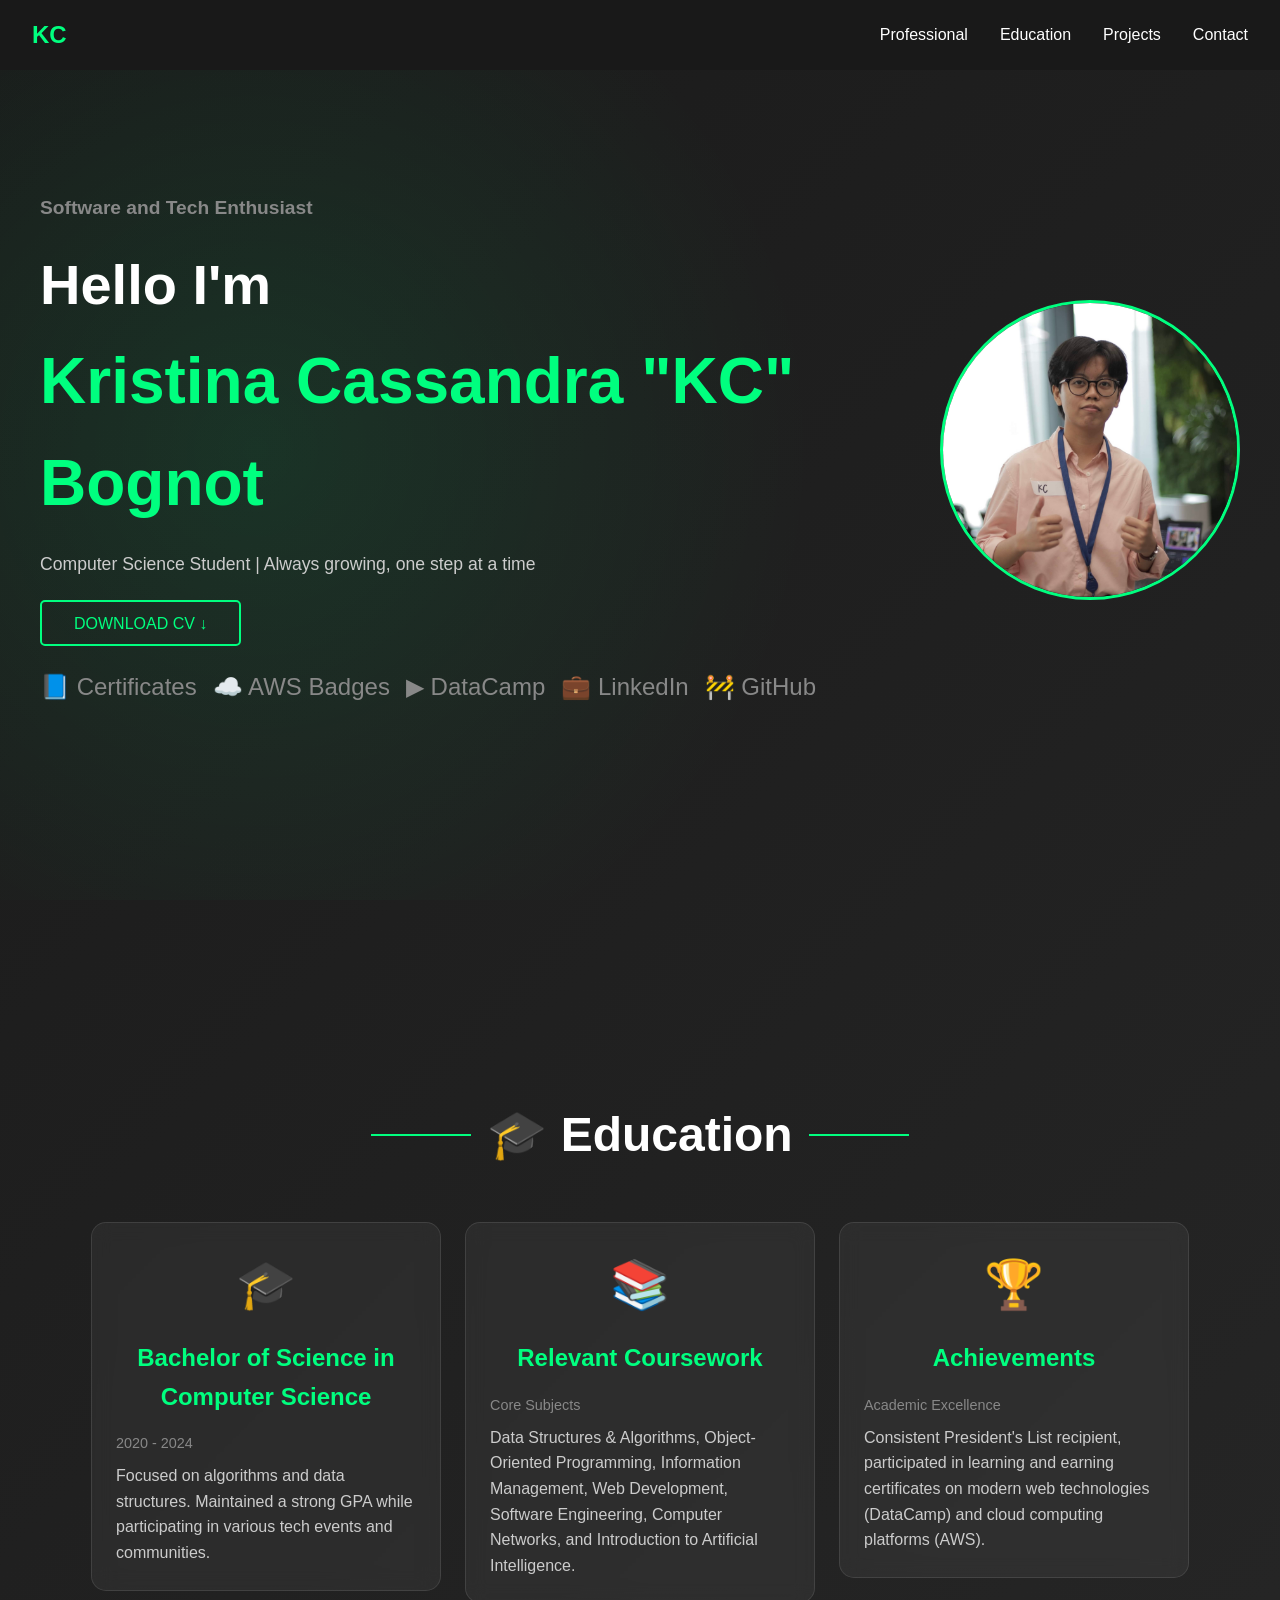
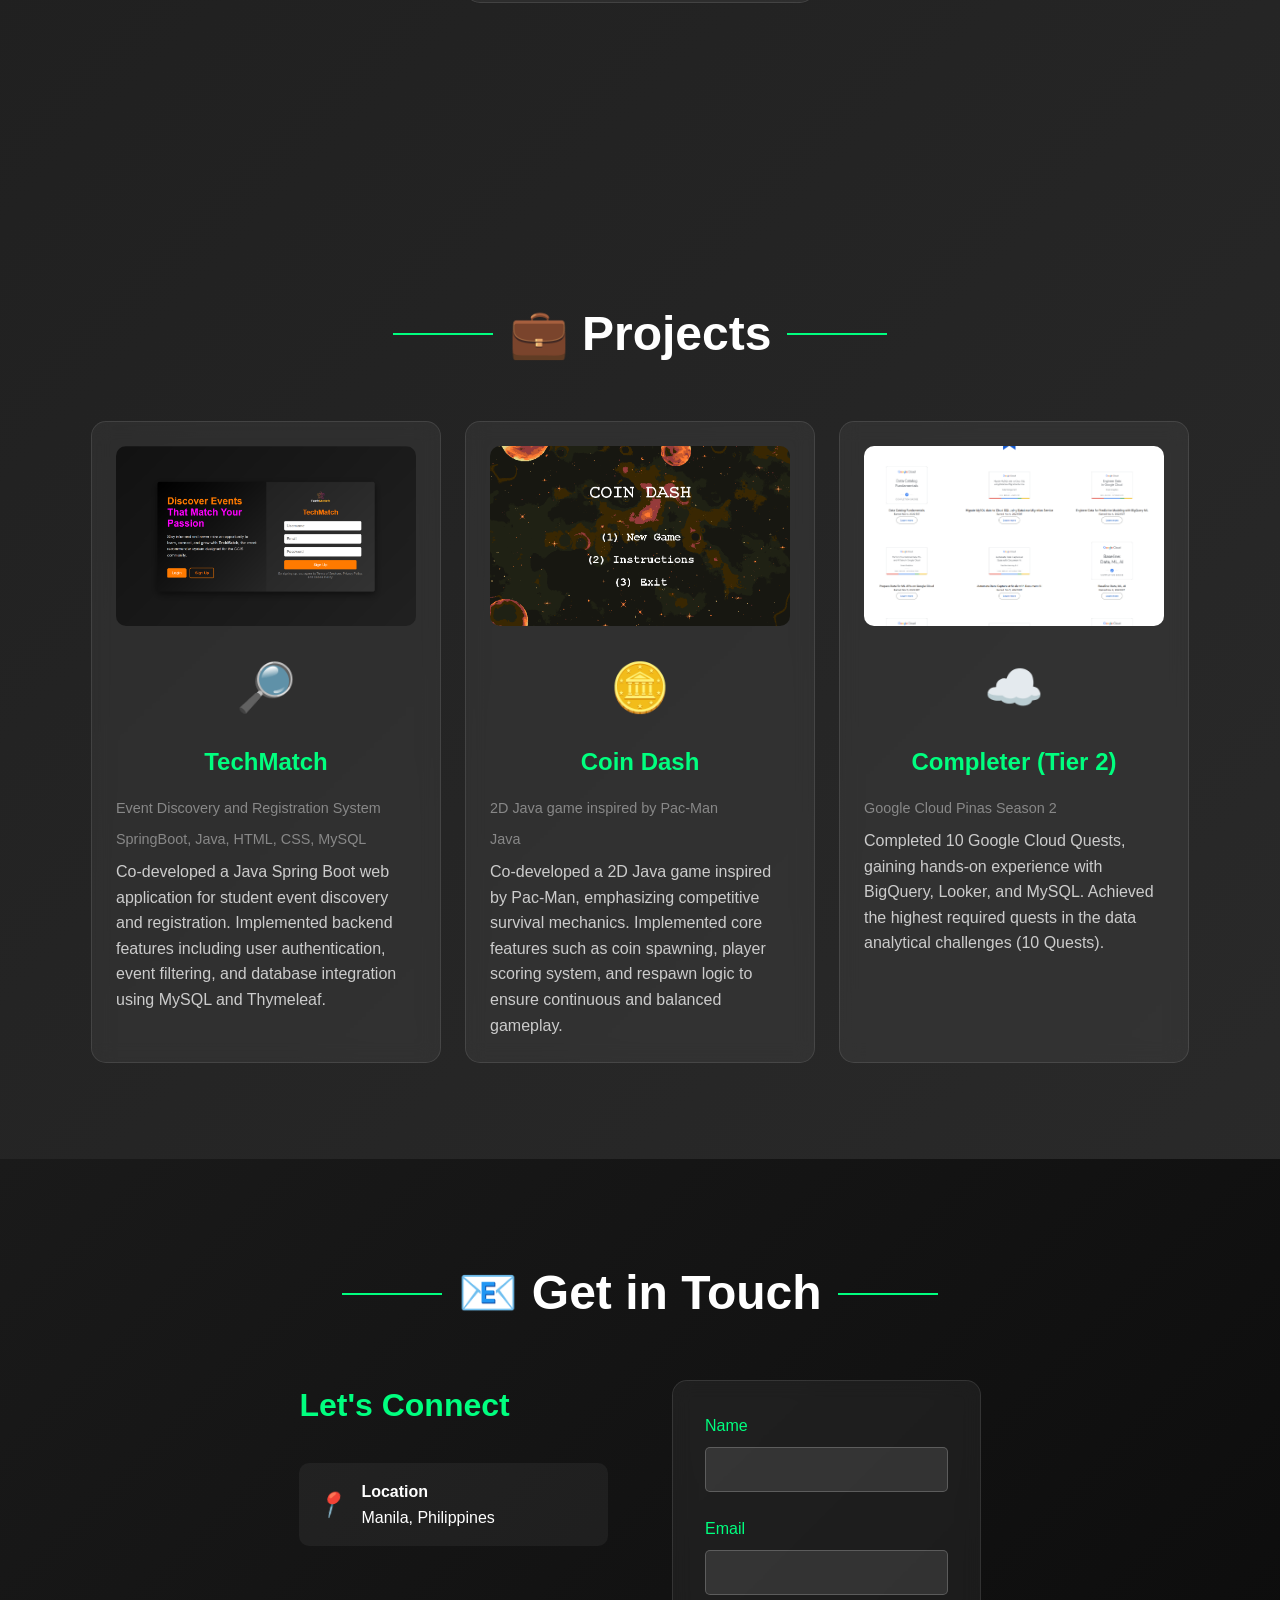
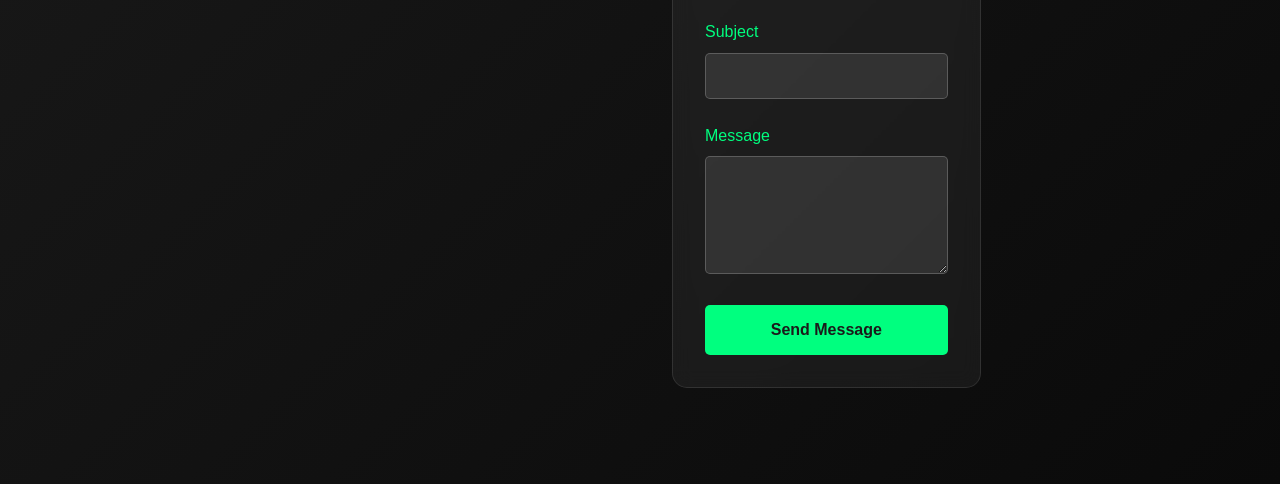
==== index.html @ 83bf5f88 "Initial commit" ====
<!DOCTYPE html>
<html lang="en">
<head>
    <meta charset="UTF-8">
    <meta name="viewport" content="width=device-width, initial-scale=1.0">
    <title>Kristina Cassandra "KC" D. Bognot - Portfolio</title>
    <link rel="stylesheet" href="styles.css" />

</head>
<body>
    <!-- Navigation -->
    <nav>
        
            <a href="#home" div class="logo">KC</div></a>
        
        
        <ul class="nav-links">
            <li><a href="#home" class="nav-link">Professional</a></li>
            <li><a href="#education" class="nav-link">Education</a></li>
            <li><a href="#projects" class="nav-link">Projects</a></li>
            <li><a href="#contact" class="nav-link">Contact</a></li>
        </ul>
        
    </nav>

    <!-- Hero Section -->
    <section id="home" class="hero">
        <div class="hero-content">
            <div class="hero-text">
                <h3>Software and Tech Enthusiast</h3>
                <h1>Hello I'm<br><span class="name">Kristina Cassandra "KC"<br>Bognot</span></h1>
                <p>Computer Science Student | Always growing, one step at a time</p>
                <a href="assets/Bognot-CV.pdf" class="cv-btn" download>DOWNLOAD CV ↓</a>
                
                <div class="social-links">
                    <a href="https://drive.google.com/drive/folders/1taRS5cIYfMoD9dNcCg3XrWAXBnQD7Tch?usp=sharing" rel="noopener noreferrer">📘 Certificates</a>
                    <a href="https://www.credly.com/users/kristina-cassandra-bognot" rel="noopener noreferrer">☁️ AWS Badges</a>
                    <a href="https://drive.google.com/drive/folders/1nX2c_SV_1iEeGjLqPKri73Zt6bGrWnqf?usp=drive_link" rel="noopener noreferrer">▶ DataCamp</a>
                    <a href="https://www.linkedin.com/in/kristina-cassandra-bognot/" rel="noopener noreferrer">💼 LinkedIn</a>
                    <a href="https://github.com/kaysea-bgnt" rel="noopener noreferrer">🚧 GitHub</a>
                </div>
            </div>
            <div class="hero-image">
                
                <img src="assets\kaysea.JPG" alt="KC Bognot" class="profile-pic" />

            </div>
        </div>
    </section>

    <!-- Education Section -->
    <section id="education" class="section">
        <div class="section-content">
            <h2 class="section-title">🎓 Education</h2>
            <div class="cards-container">
                <div class="card">
                    <div class="card-icon">🎓</div>
                    <h3>Bachelor of Science in Computer Science</h3>
                    <div class="card-meta">2020 - 2024</div>
                    <p>Focused on algorithms and data structures. Maintained a strong GPA while participating in various tech events and communities.</p>
                </div>
                <div class="card">
                    <div class="card-icon">📚</div>
                    <h3>Relevant Coursework</h3>
                    <div class="card-meta">Core Subjects</div>
                    <p>Data Structures & Algorithms, Object-Oriented Programming, Information Management, Web Development, Software Engineering, Computer Networks, and Introduction to Artificial Intelligence.</p>
                </div>
                <div class="card">
                    <div class="card-icon">🏆</div>
                    <h3>Achievements</h3>
                    <div class="card-meta">Academic Excellence</div>
                    <p>Consistent President's List recipient, participated in learning and earning certificates on modern web technologies (DataCamp) and cloud computing platforms (AWS).</p>
                </div>
            </div>
        </div>
    </section>

    <!-- Projects Section -->
    <section id="projects" class="section">
      <div class="section-content">
          <h2 class="section-title">
              💼 Projects
          </h2>
          
          <!-- CAROUSEL WRAPPER -->
          <div class="carousel">
              <div class="carousel-viewport">
                  <!-- This container will now move left and right -->
                  <div class="cards-container">
                      <!-- Card 1: TechMatch -->
                      <a href="https://github.com/kaysea-bgnt/TechMatchV3" class="card-link" target="_blank"> 
                          <div class="card">
                              <img src="assets\techmatch.png" alt="TechMatch Screenshot" class="card-image">
                              <div class="card-content">
                                  <div class="card-icon">🔎</div>
                                  <h3>TechMatch</h3>
                                  <div class="card-meta">Event Discovery and Registration System</div>
                                  <div class="card-meta">SpringBoot, Java, HTML, CSS, MySQL</div>
                                  <p>Co-developed a Java Spring Boot web application for student event discovery and registration. Implemented backend features including user authentication, event filtering, and database integration using MySQL and Thymeleaf.</p>
                              </div>
                          </div>
                      </a>

                      <!-- Card 2: Coin Dash -->
                      <a href="https://github.com/kaysea-bgnt/byow" class="card-link" target="_blank"> 
                          <div class="card">
                              <img src="assets\coin dash game.png" alt="Coin Dash Screenshot" class="card-image">
                              <div class="card-content">
                                  <div class="card-icon">🪙</div>
                                  <h3>Coin Dash</h3>
                                  <div class="card-meta">2D Java game inspired by Pac-Man</div>
                                  <div class="card-meta">Java</div>
                                  <p>Co-developed a 2D Java game inspired by Pac-Man, emphasizing competitive survival mechanics. Implemented core features such as coin spawning, player scoring system, and respawn logic to ensure continuous and balanced gameplay.</p>
                              </div>
                          </div>
                      </a>

                      <!-- Card 3: Google Cloud -->
                      <a href="https://www.cloudskillsboost.google/public_profiles/4781e5f9-4b50-4b34-b1bc-8461963664dc" class="card-link" target="_blank"> 
                          <div class="card">
                              <img src="assets\google cloud 2.png" alt="Google Cloud Boost profile" class="card-image">
                              <div class="card-content">
                                  <div class="card-icon">☁️</div>
                                  <h3>Completer (Tier 2)</h3>
                                  <div class="card-meta">Google Cloud Pinas Season 2</div>
                                  <p>Completed 10 Google Cloud Quests, gaining hands-on experience with BigQuery, Looker, and MySQL. Achieved the highest required quests in the data analytical challenges (10 Quests).</p>
                              </div>
                          </div> 
                      </a>

                      
                      <!-- ADD MORE -->

                  </div>
              </div>

              
          </div>
      </div>
    </section>

    <!-- Contact Section -->
    <section id="contact" class="section contact">
        <div class="section-content">
            <h2 class="section-title">📧 Get in Touch</h2>
            <div class="contact-content">
                <div class="contact-info">
                    <h3>Let's Connect</h3>
                    
                    
                    <div class="contact-item">
                        <i>📍</i>
                        <div>
                            <strong>Location</strong>
                            <p>Manila, Philippines</p>
                        </div>
                    </div>
                    
                </div>
                <div class="contact-form">
                    <form
                        action="https://formspree.io/f/xdkzwvaa"
                        method="POST"
                    >
                        <div class="form-group">
                            <label for="name">Name</label>
                            <input type="text" id="name" name="name" required>
                        </div>
                        <div class="form-group">
                            <label for="email">Email</label>
                            <input type="email" id="email" name="email" required>
                        </div>
                        <div class="form-group">
                            <label for="subject">Subject</label>
                            <input type="text" id="subject" name="subject" required>
                        </div>
                        <div class="form-group">
                            <label for="message">Message</label>
                            <textarea id="message" name="message" rows="5" required></textarea>
                        </div>
                        <button type="submit" class="submit-btn">Send Message</button>
                    </form>
                </div>
            </div>
        </div>
    </section>


</body>
</html>
---- styles.css ----
* {
  margin: 0;
  padding: 0;
  box-sizing: border-box;
}

body {
  font-family: 'Segoe UI', Tahoma, Geneva, Verdana, sans-serif;
  background: linear-gradient(135deg, #1a1a1a 0%, #2d2d2d 100%);
  color: white;
  line-height: 1.6;
  overflow-x: hidden;
}

/* Navigation */
nav {
  position: fixed;
  top: 0;
  width: 100%;
  background: rgba(26, 26, 26, 0.95);
  backdrop-filter: blur(10px);
  z-index: 1000;
  padding: 1rem 2rem;
  display: flex;
  justify-content: space-between;
  align-items: center;
  transition: all 0.3s ease;
}

.logo {
  font-size: 1.5rem;
  font-weight: bold;
  color: #00ff7f;
  text-decoration: none;
}

.nav-links {
  display: flex;
  list-style: none;
  gap: 2rem;
}

.nav-links a {
  color: white;
  text-decoration: none;
  transition: color 0.3s ease;
  position: relative;
}

.nav-links a:hover {
  color: #00ff7f;
}

.nav-links a.active {
  color: #00ff7f;
}

.nav-links a::after {
  content: '';
  position: absolute;
  bottom: -5px;
  left: 0;
  width: 0;
  height: 2px;
  background: #00ff7f;
  transition: width 0.3s ease;
}

.nav-links a:hover::after,
.nav-links a.active::after {
  width: 100%;
}

.lang-btn {
  background: #00ff7f;
  color: #1a1a1a;
  padding: 0.5rem 1rem;
  border: none;
  border-radius: 25px;
  cursor: pointer;
  font-weight: bold;
  transition: all 0.3s ease;
}

.lang-btn:hover {
  transform: translateY(-2px);
  box-shadow: 0 5px 15px rgba(0, 255, 127, 0.3);
}

/* Hero Section */
.hero {
  min-height: 100vh;
  display: flex;
  align-items: center;
  padding: 0 2rem;
  position: relative;
  overflow: hidden;
}

.hero::before {
  content: '';
  position: absolute;
  top: 0;
  left: 0;
  width: 100%;
  height: 100%;
  background: radial-gradient(circle at 20% 50%, rgba(0, 255, 127, 0.1) 0%, transparent 50%);
  z-index: -1;
}

.hero-content {
  max-width: 1200px;
  margin: 0 auto;
  display: grid;
  grid-template-columns: 1fr 300px;
  gap: 4rem;
  align-items: center;
  width: 100%;
}

.hero-text h3 {
  color: #888;
  font-size: 1.2rem;
  margin-bottom: 1rem;
  opacity: 0;
  animation: fadeInUp 1s ease forwards 0.2s;
}

.hero-text h1 {
  font-size: 3.5rem;
  margin-bottom: 1rem;
  opacity: 0;
  animation: fadeInUp 1s ease forwards 0.4s;
}

.hero-text .name {
  color: #00ff7f;
  font-size: 4rem;
  font-weight: bold;
  display: block;
  margin-bottom: 0.5rem;
}

.hero-text p {
  color: #ccc;
  font-size: 1.1rem;
  margin-bottom: 2rem;
  opacity: 0;
  animation: fadeInUp 1s ease forwards 0.6s;
}

.cv-btn {
  background: transparent;
  color: #00ff7f;
  border: 2px solid #00ff7f;
  padding: 0.8rem 2rem;
  border-radius: 5px;
  cursor: pointer;
  font-size: 1rem;
  transition: all 0.3s ease;
  opacity: 0;
  animation: fadeInUp 1s ease forwards 0.8s;
  text-decoration: none;
}

.cv-btn:hover {
  background: #00ff7f;
  color: #1a1a1a;
  transform: translateY(-2px);
  box-shadow: 0 5px 15px rgba(0, 255, 127, 0.3);
}

.hero-image {
  position: relative;
  opacity: 0;
  animation: fadeInRight 1s ease forwards 1s;
}

.profile-pic {
  width: 300px;
  height: 300px;
  border-radius: 50%;
  border: 3px solid #00ff7f;
  object-fit: cover;
  background: linear-gradient(135deg, #f0f0f0, #d0d0d0);
  display: flex;
  align-items: center;
  justify-content: center;
  font-size: 4rem;
  color: #666;
}

.social-links {
  display: flex;
  gap: 1rem;
  margin-top: 2rem;
  opacity: 0;
  animation: fadeInUp 1s ease forwards 1s;
}

.social-links a {
  color: #888;
  font-size: 1.5rem;
  transition: color 0.3s ease, transform 0.3s ease;
  text-decoration: none; 
}

.social-links a:hover {
  color: #00ff7f;
  transform: translateY(-3px);
}



/* Section Styles */
.section {
  min-height: 100vh;
  padding: 6rem 2rem;
  display: flex;
  align-items: center;
  justify-content: center;
  position: relative;
}

.section-content {
  max-width: 1200px;
  width: 100%;
  /* text-align: center;  <-- This is no longer needed for centering the blocks */
  
  /* --- Add these lines --- */
  display: flex;
  flex-direction: column;
  align-items: center;

}
.section-title {
  font-size: 3rem;
  margin-bottom: 3rem;
  display: flex;
  align-items: center;
  justify-content: center;
  gap: 1rem;
}

.section-title::before,
.section-title::after {
  content: '';
  height: 2px;
  width: 100px;
  background: #00ff7f;
}



.cards-container {
  display: flex;
  flex-wrap: nowrap; /* Prevents cards from wrapping */
  gap: 1.5rem; /* Space between cards */
  transition: transform 0.5s ease-in-out; /* Smooth sliding animation */
}

.card-link {
  text-decoration: none;
  color: inherit;
}

.card {
  width: 350px; /* Fixed width for each card */
  flex-shrink: 0; /* Prevents cards from shrinking */
  display: flex;
  flex-direction: column;
  height: 100%;
  background: rgba(255, 255, 255, 0.05);
  backdrop-filter: blur(10px);
  border: 1px solid rgba(255, 255, 255, 0.1);
  border-radius: 15px;
  padding: 1.5rem;
  transition: all 0.3s ease;
  position: relative;
  overflow: hidden;
  text-align: left;
}

.card:hover {
  transform: translateY(-10px);
  border-color: #00ff7f;
  box-shadow: 0 20px 40px rgba(0, 255, 127, 0.1);
}

.card::before {
  content: '';
  position: absolute;
  top: 0;
  left: -100%;
  width: 100%;
  height: 100%;
  background: linear-gradient(90deg, transparent, rgba(0, 255, 127, 0.1), transparent);
  transition: left 0.5s ease;
}

.card:hover::before {
  left: 100%;
}

.card-image {
  width: 100%;
  height: 180px;
  object-fit: cover;
  border-radius: 10px;
  margin-bottom: 1.5rem;
}

.card-content {
  flex-grow: 1; 
  display: flex;
  flex-direction: column;
}

.card-icon {
  font-size: 3rem;
  color: #00ff7f;
  margin-bottom: 1rem;
  text-align: center;
}

.card h3 {
  font-size: 1.5rem;
  margin-bottom: 1rem;
  color: #00ff7f;
  text-align: center;
}

.card p {
  color: #ccc;
  line-height: 1.6;
}

.card-meta {
  color: #888;
  font-size: 0.9rem;
  margin-bottom: 0.5rem;
}



/* Experience Timeline */
.timeline {
    position: relative;
    max-width: 800px;
    margin: 0 auto;
}

.timeline-item {
    position: relative;
    margin: 2rem 0;
    opacity: 0;
    animation: fadeInUp 0.6s ease forwards;
}

.timeline-item:nth-child(odd) {
    text-align: right;
    padding-right: 3rem;
}

.timeline-item:nth-child(even) {
    text-align: left;
    padding-left: 3rem;
}

.timeline-dot {
    position: absolute;
    top: 50%;
    width: 15px;
    height: 15px;
    background: #00ff7f;
    border-radius: 50%;
    transform: translateY(-50%);
}

.timeline-item:nth-child(odd) .timeline-dot {
    right: -7px;
}

.timeline-item:nth-child(even) .timeline-dot {
    left: -7px;
}

.timeline-content {
    background: rgba(255, 255, 255, 0.05);
    backdrop-filter: blur(10px);
    border: 1px solid rgba(255, 255, 255, 0.1);
    border-radius: 10px;
    padding: 1.5rem;
    transition: all 0.3s ease;
}

.timeline-content:hover {
    border-color: #00ff7f;
    transform: scale(1.02);
}

/* Contact Section */
.contact {
    background: linear-gradient(135deg, #1a1a1a 0%, #0a0a0a 100%);
}

.contact-content {
    display: grid;
    grid-template-columns: 1fr 1fr;
    gap: 4rem;
    align-items: start;
}

.contact-info h3 {
    color: #00ff7f;
    margin-bottom: 2rem;
    font-size: 2rem;
}

.contact-item {
    display: flex;
    align-items: center;
    gap: 1rem;
    margin-bottom: 1.5rem;
    padding: 1rem;
    background: rgba(255, 255, 255, 0.05);
    border-radius: 10px;
    transition: all 0.3s ease;
}

.contact-item:hover {
    background: rgba(0, 255, 127, 0.1);
    transform: translateX(10px);
}

.contact-item i {
    color: #00ff7f;
    font-size: 1.5rem;
}

.contact-form {
    background: rgba(255, 255, 255, 0.05);
    backdrop-filter: blur(10px);
    border: 1px solid rgba(255, 255, 255, 0.1);
    border-radius: 15px;
    padding: 2rem;
}

.form-group {
    margin-bottom: 1.5rem;
}

.form-group label {
    display: block;
    margin-bottom: 0.5rem;
    color: #00ff7f;
}

.form-group input,
.form-group textarea {
    width: 100%;
    padding: 0.8rem;
    background: rgba(255, 255, 255, 0.1);
    border: 1px solid rgba(255, 255, 255, 0.2);
    border-radius: 5px;
    color: white;
    font-size: 1rem;
    transition: all 0.3s ease;
}

.form-group input:focus,
.form-group textarea:focus {
    outline: none;
    border-color: #00ff7f;
    background: rgba(255, 255, 255, 0.15);
}

.submit-btn {
    background: #00ff7f;
    color: #1a1a1a;
    border: none;
    padding: 1rem 2rem;
    border-radius: 5px;
    cursor: pointer;
    font-size: 1rem;
    font-weight: bold;
    transition: all 0.3s ease;
    width: 100%;
}

.submit-btn:hover {
    background: #00cc66;
    transform: translateY(-2px);
    box-shadow: 0 5px 15px rgba(0, 255, 127, 0.3);
}

/* Animations */
@keyframes fadeInUp {
    from {
        opacity: 0;
        transform: translateY(30px);
    }
    to {
        opacity: 1;
        transform: translateY(0);
    }
}

@keyframes fadeInRight {
    from {
        opacity: 0;
        transform: translateX(30px);
    }
    to {
        opacity: 1;
        transform: translateX(0);
    }
}

/* Mobile Responsiveness */
@media (max-width: 768px) {
    .nav-links {
        display: none;
    }

    .hero-content {
        grid-template-columns: 1fr;
        text-align: center;
        gap: 2rem;
    }

    .hero-text h1 {
        font-size: 2.5rem;
    }

    .hero-text .name {
        font-size: 3rem;
    }

    .profile-pic {
        width: 250px;
        height: 250px;
    }

    .section-title {
        font-size: 2rem;
    }

    .section-title::before,
    .section-title::after {
        width: 50px;
    }

    .carousel {
      padding: 0 40px; /* Less padding on mobile */
    }

    .card {
      /* Adjust card width for smaller screens if needed */
      width: 85vw; 
    }

    .timeline::before {
        left: 20px;
    }

    .timeline-item {
        text-align: left !important;
        padding-left: 3rem !important;
        padding-right: 0 !important;
    }

    .timeline-dot {
        left: 13px !important;
    }

    .contact-content {
        grid-template-columns: 1fr;
        gap: 2rem;
    }
}

@media (max-width: 480px) {
  nav {
      padding: 1rem;
  }

  .section {
      padding: 4rem 1rem;
  }

  .hero-text h1 {
      font-size: 2rem;
  }

  .hero-text .name {
      font-size: 2.5rem;
  }

  .profile-pic {
      width: 200px;
      height: 200px;
  }
}
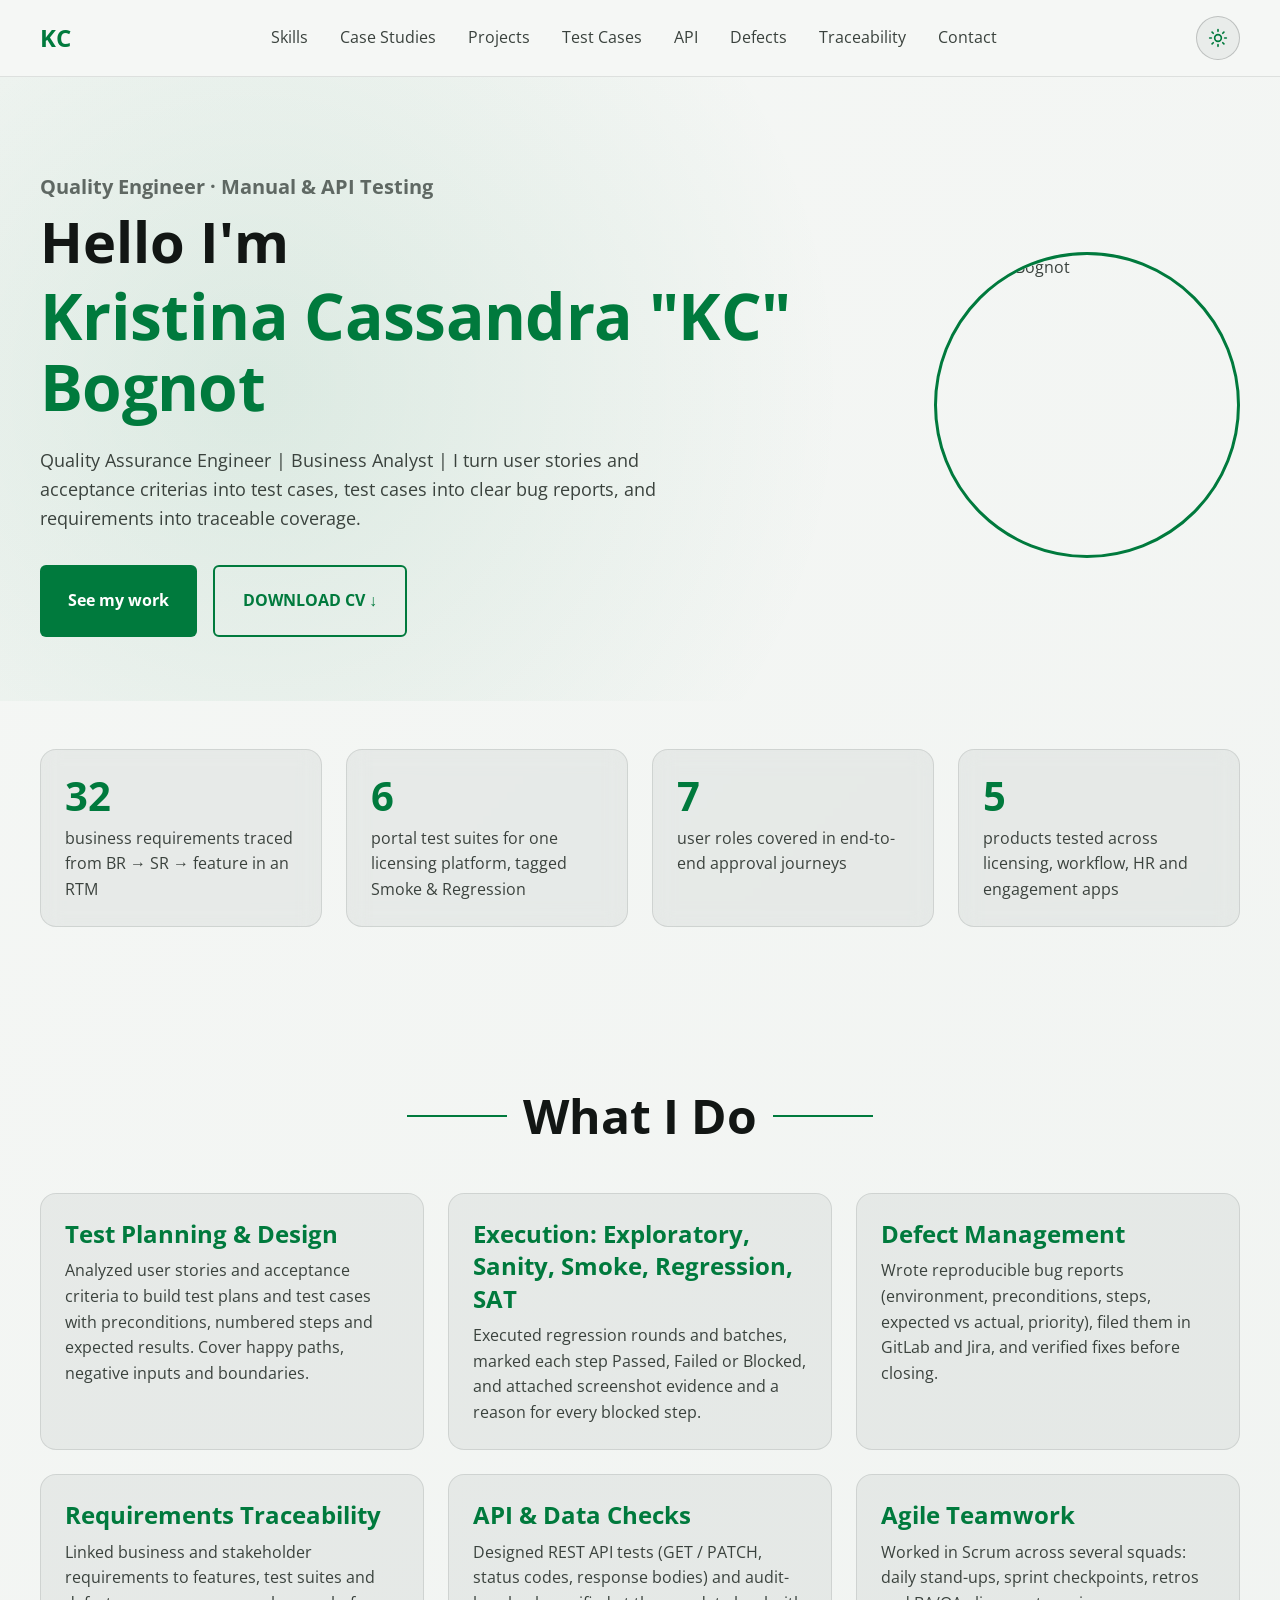
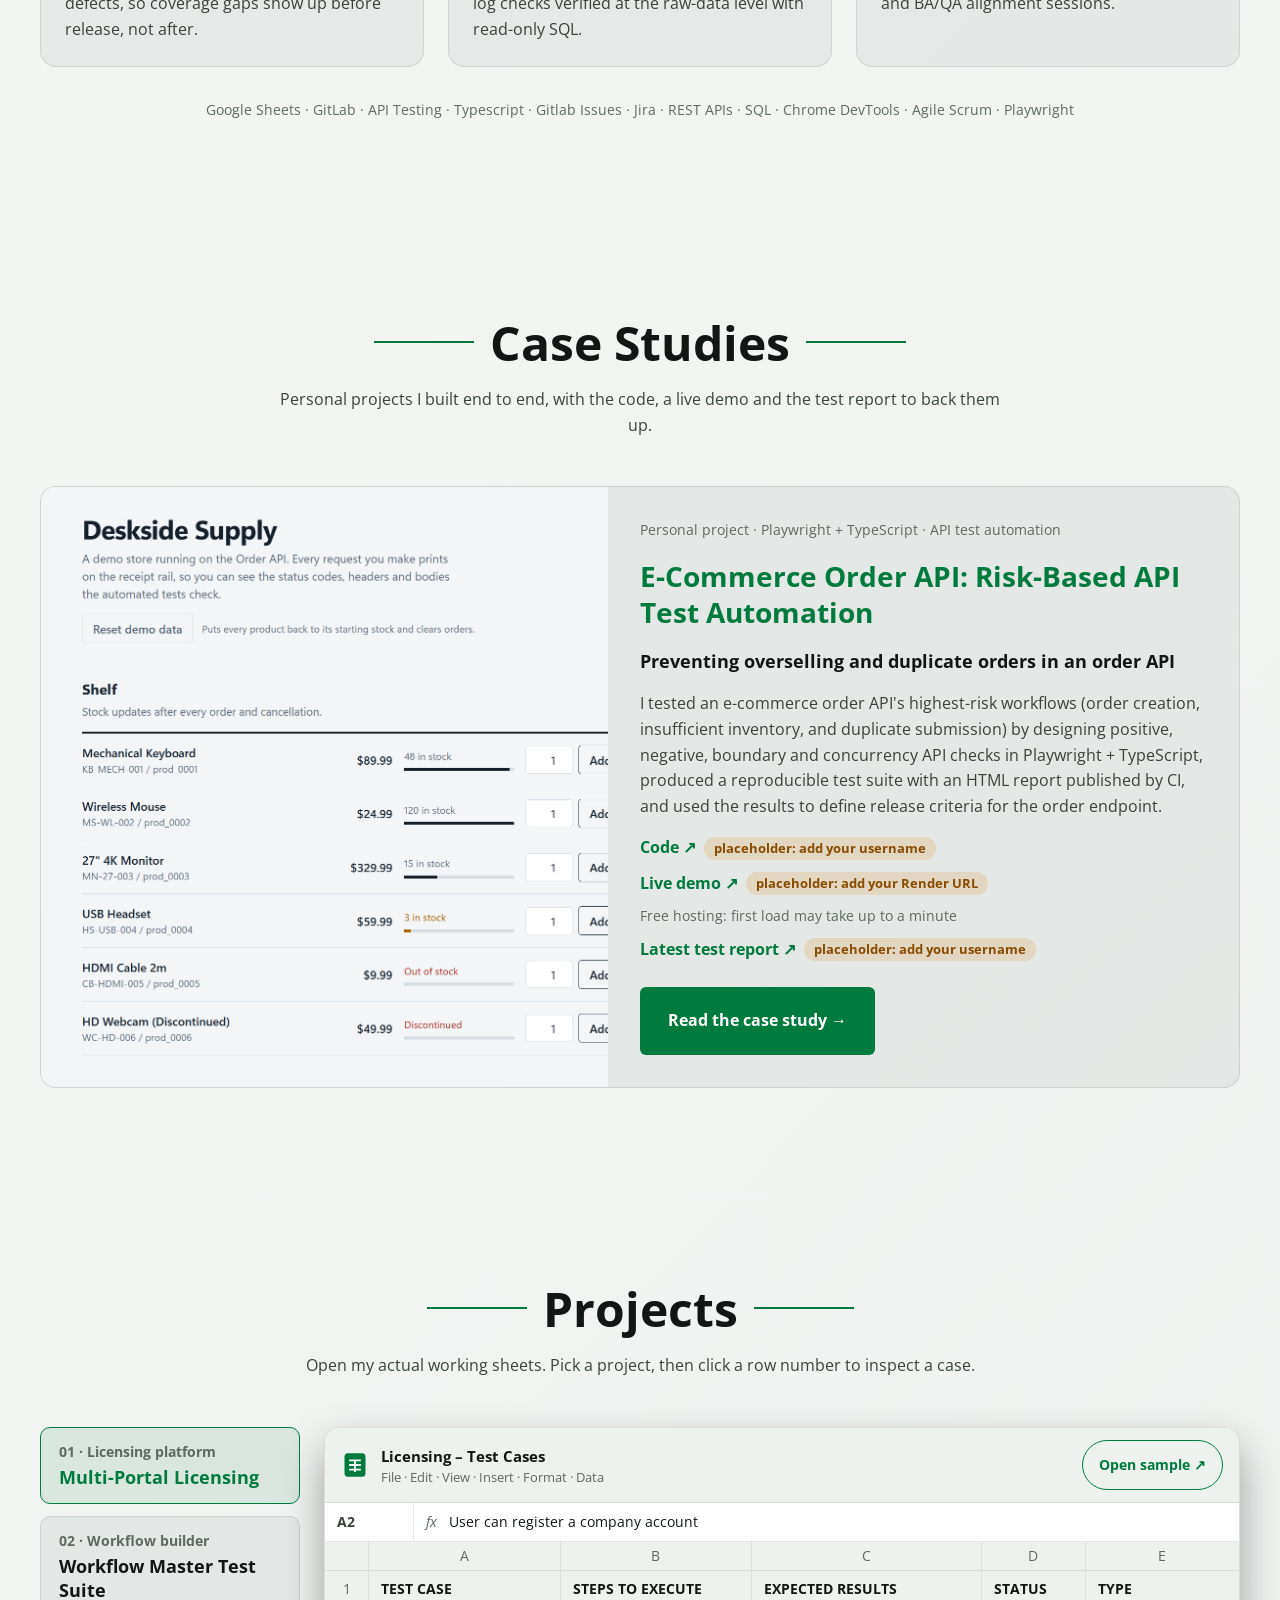
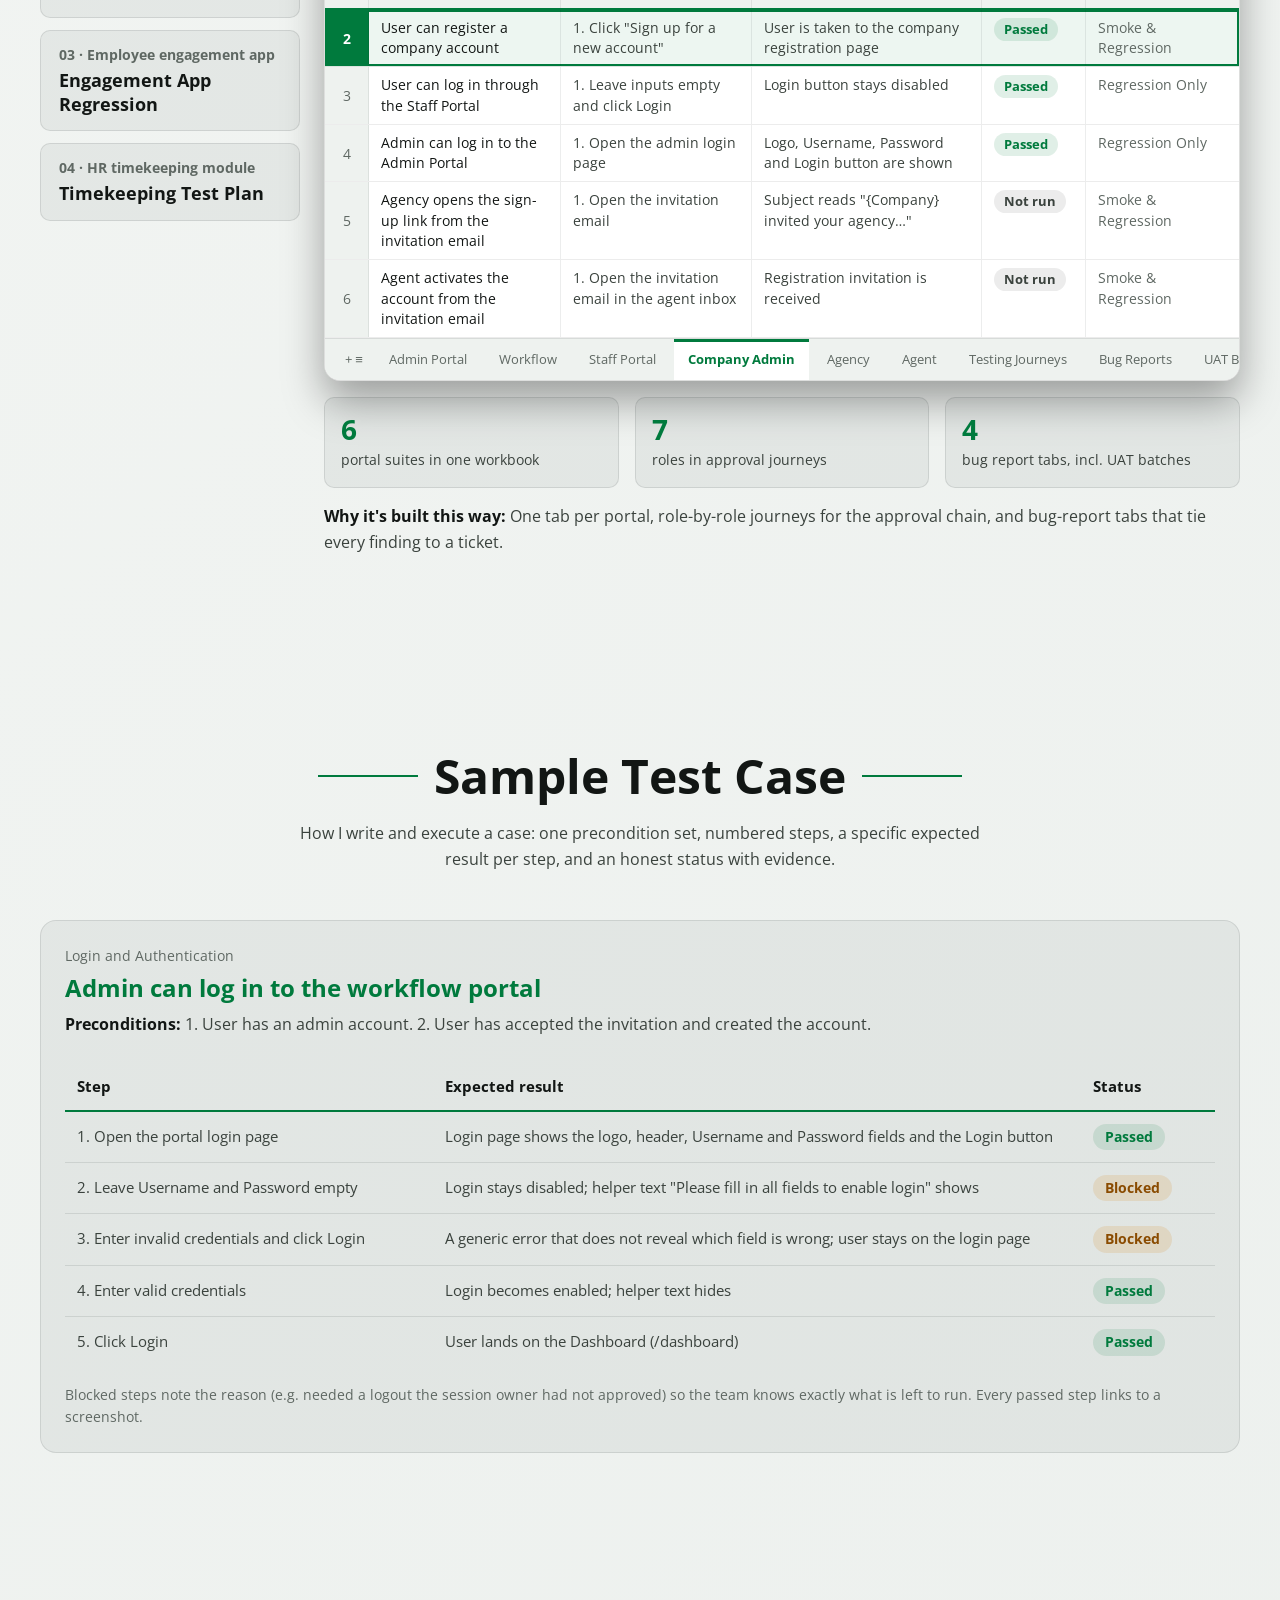
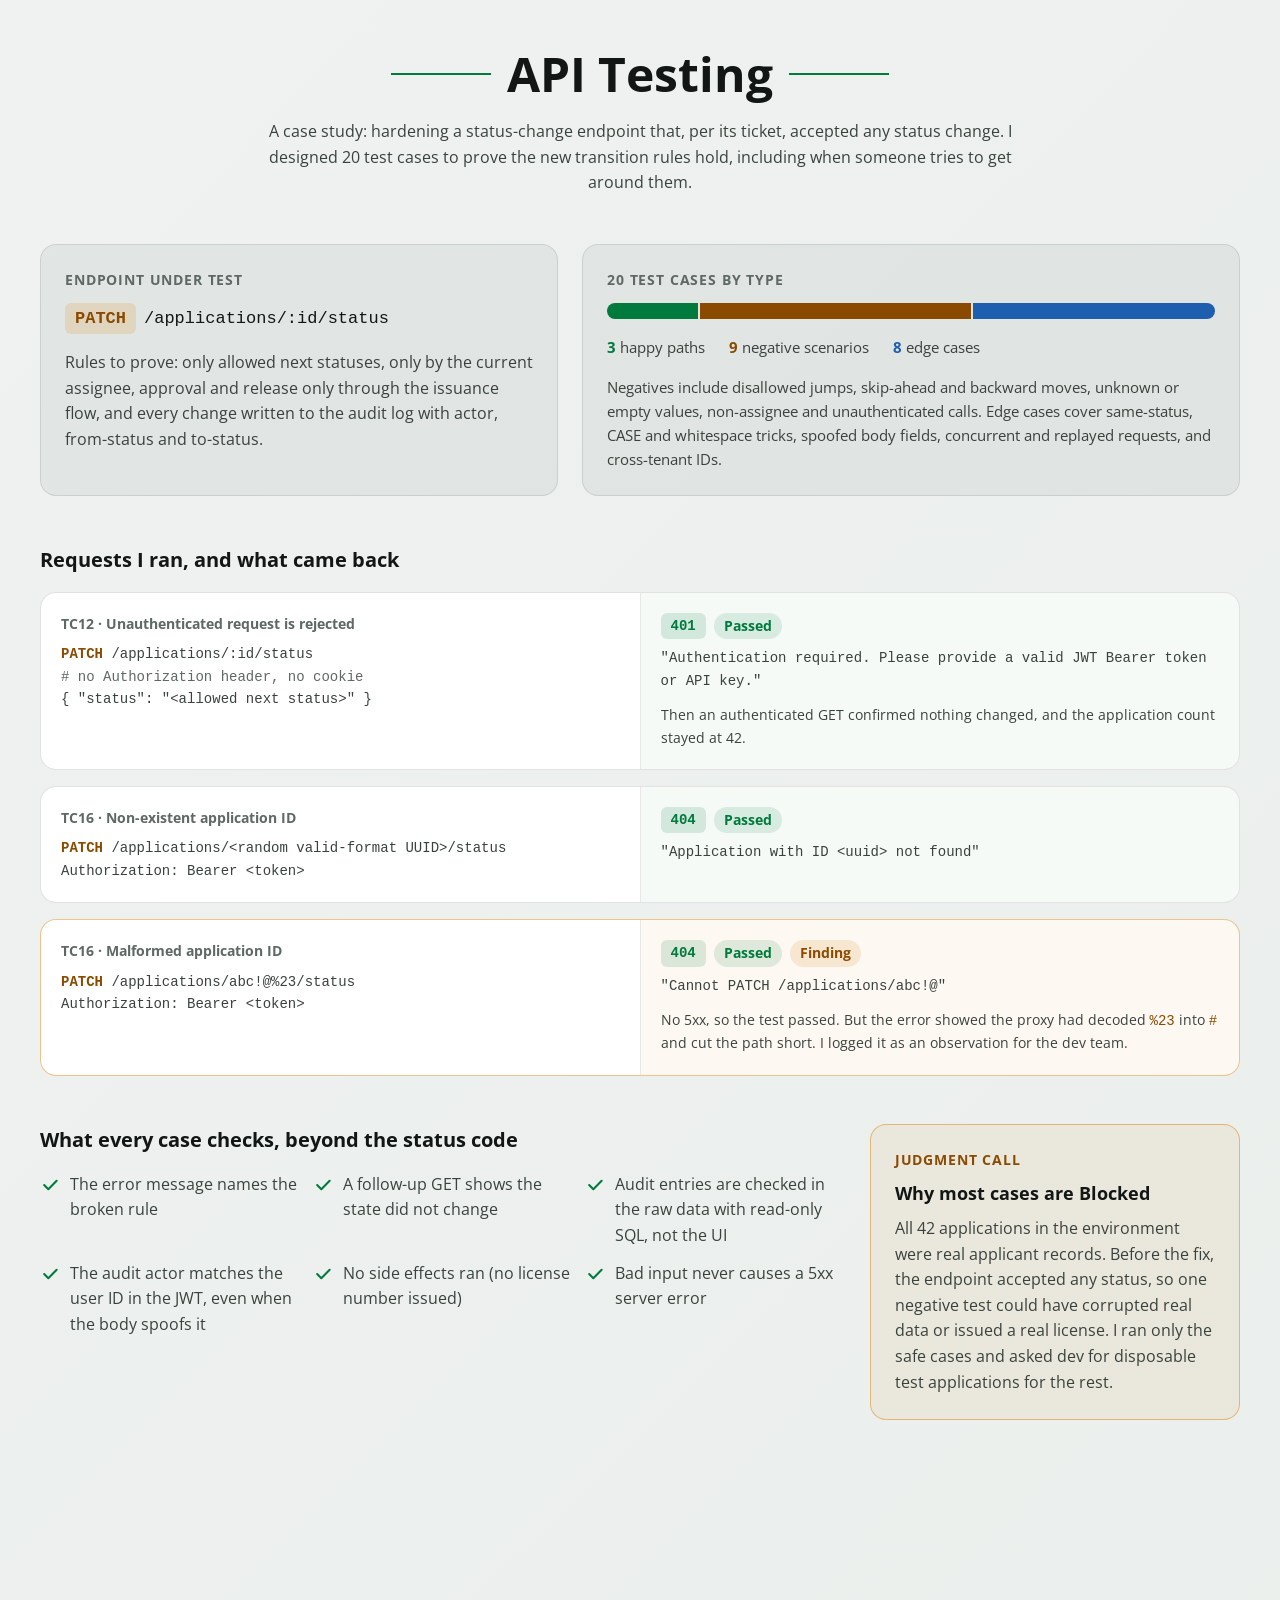
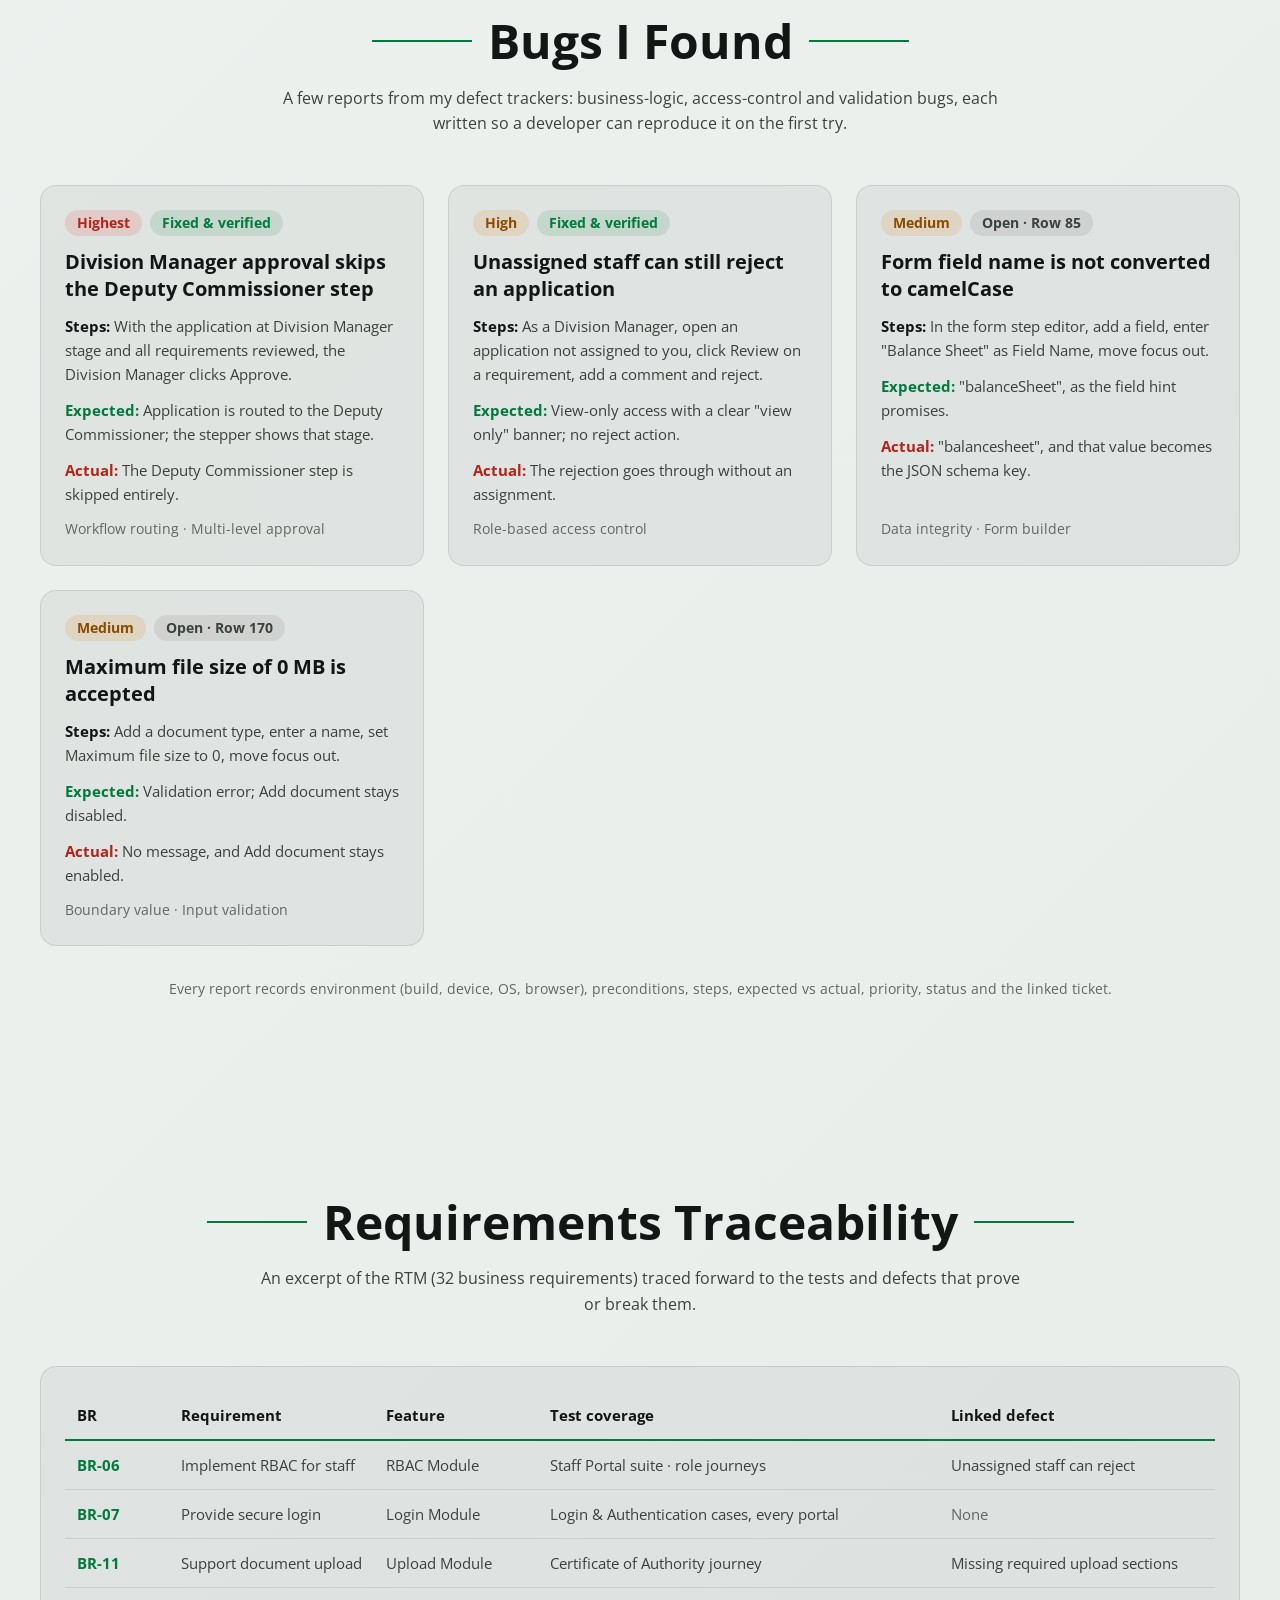
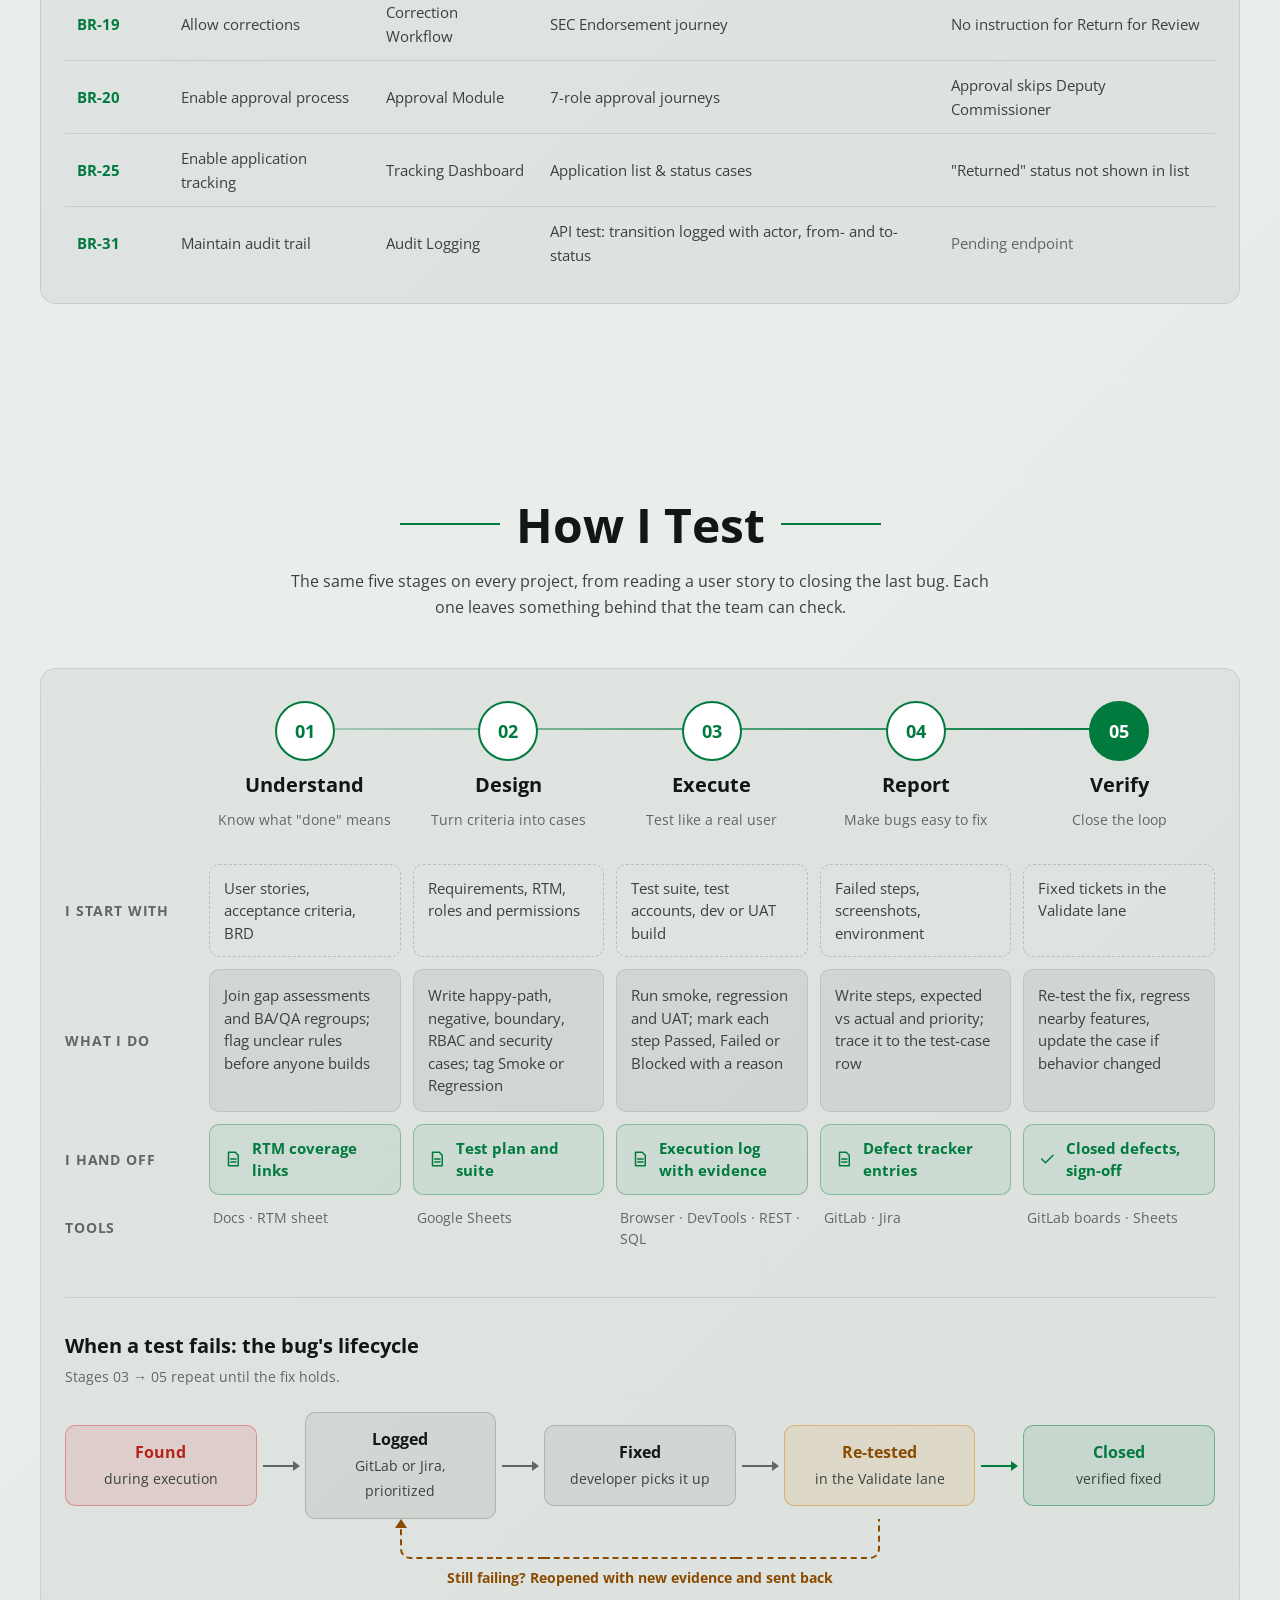
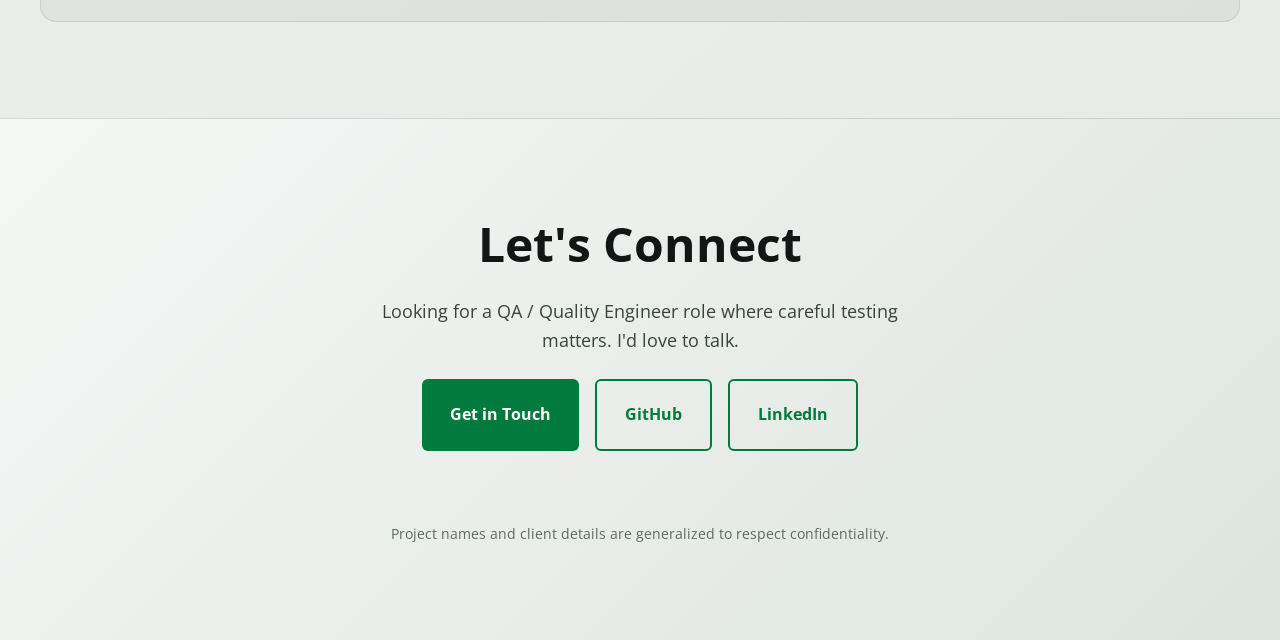
==== commit f5d6fad9: "Add files via upload" ====
--- a/index.html
+++ b/index.html
@@ -1,190 +1,1365 @@
-<!DOCTYPE html>
+<!doctype html>
 <html lang="en">
+
 <head>
-    <meta charset="UTF-8">
-    <meta name="viewport" content="width=device-width, initial-scale=1.0">
-    <title>Kristina Cassandra "KC" D. Bognot - Portfolio</title>
-    <link rel="stylesheet" href="styles.css" />
-
+  <meta charset="utf-8">
+  <meta name="viewport" content="width=device-width, initial-scale=1">
+  <title>Kristina Bognot — QA Portfolio</title>
+  <meta name="description"
+    content="QA / Quality Engineer portfolio of Kristina Cassandra Bognot: test cases, defect reports and requirements traceability.">
+  <link rel="preconnect" href="https://fonts.googleapis.com">
+  <link href="https://fonts.googleapis.com/css2?family=Open+Sans:wght@400;700&amp;display=swap" rel="stylesheet">
+  <style>
+    a {
+      color: var(--accent);
+      text-decoration: none
+    }
+
+    a:hover {
+      color: var(--accent-hover)
+    }
+
+    a:focus-visible,
+    button:focus-visible {
+      outline: 2px solid var(--accent);
+      outline-offset: 3px
+    }
+
+    .kc-card {
+      transition: transform 300ms ease, border-color 300ms ease, box-shadow 300ms ease
+    }
+
+    .kc-card:hover {
+      transform: translateY(-10px);
+      border-color: var(--accent) !important;
+      box-shadow: 0 20px 40px rgba(var(--accent-rgb), 0.1)
+    }
+
+    .kc-btn {
+      transition: transform 300ms ease, box-shadow 300ms ease, background 300ms ease
+    }
+
+    .kc-btn:hover {
+      transform: translateY(-2px);
+      box-shadow: 0 5px 15px rgba(var(--accent-rgb), 0.3)
+    }
+
+    @media (prefers-reduced-motion: reduce) {
+
+      .kc-card,
+      .kc-btn {
+        transition: none
+      }
+
+      .kc-card:hover,
+      .kc-btn:hover {
+        transform: none
+      }
+    }
+
+    @media (max-width:768px) {
+      .kc-navlinks {
+        display: none !important
+      }
+
+      .kc-name {
+        font-size: 48px !important
+      }
+
+      .kc-hello {
+        font-size: 40px !important
+      }
+
+      .kc-h2 {
+        font-size: 32px !important
+      }
+
+      .kc-hero {
+        text-align: center
+      }
+
+      .kc-hero-ctas {
+        justify-content: center
+      }
+    }
+
+    @media (max-width:480px) {
+      .kc-name {
+        font-size: 40px !important
+      }
+
+      .kc-hello {
+        font-size: 32px !important
+      }
+    }
+  </style>
+  <style>
+    html {
+      scroll-behavior: smooth
+    }
+
+    #top,
+    section,
+    footer {
+      scroll-margin-top: 72px
+    }
+  </style>
+  <script>try { var t = localStorage.getItem('kc-theme'); if (!t) t = 'light'; document.documentElement.setAttribute('data-theme', t) } catch (e) { }</script>
+  <style>
+    :root,
+    [data-theme="dark"] {
+      color-scheme: dark;
+      --bg: #1a1a1a;
+      --bg-end: #2d2d2d;
+      --bg-deep: #0a0a0a;
+      --nav-bg: rgba(26, 26, 26, 0.95);
+      --panel: #1e1e1e;
+      --panel-2: #262626;
+      --tint: 255, 255, 255;
+      --ink: #ffffff;
+      --ink-body: #cccccc;
+      --ink-muted: #9a9a9a;
+      --accent: #00ff7f;
+      --accent-hover: #00cc66;
+      --accent-rgb: 0, 255, 127;
+      --on-accent: #1a1a1a;
+      --amber: #ffb347;
+      --amber-rgb: 255, 179, 71;
+      --red: #ff8a8a;
+      --red-rgb: 255, 138, 138;
+      --blue: #8cc2ff;
+      --blue-rgb: 124, 183, 255
+    }
+
+    [data-theme="light"] {
+      color-scheme: light;
+      --bg: #f5f7f5;
+      --bg-end: #e6ebe8;
+      --bg-deep: #dde4e0;
+      --nav-bg: rgba(245, 247, 245, 0.95);
+      --panel: #ffffff;
+      --panel-2: #eef2ef;
+      --tint: 18, 22, 20;
+      --ink: #121614;
+      --ink-body: #3a423d;
+      --ink-muted: #5f6863;
+      --accent: #007a3d;
+      --accent-hover: #006131;
+      --accent-rgb: 0, 122, 61;
+      --on-accent: #ffffff;
+      --amber: #8a4b00;
+      --amber-rgb: 214, 124, 0;
+      --red: #b42318;
+      --red-rgb: 220, 60, 60;
+      --blue: #1d5fae;
+      --blue-rgb: 40, 110, 200
+    }
+
+    html {
+      background: var(--bg)
+    }
+
+    body {
+      margin: 0;
+      font-family: 'Open Sans', 'Segoe UI', Tahoma, Geneva, Verdana, sans-serif;
+      color: var(--ink-body);
+      background: linear-gradient(135deg, var(--bg) 0%, var(--bg-end) 100%);
+      background-attachment: fixed;
+      line-height: 1.6
+    }
+
+    .f-accent {
+      fill: var(--accent)
+    }
+
+    .s-accent {
+      stroke: var(--accent)
+    }
+
+    .f-onacc {
+      fill: var(--on-accent)
+    }
+
+    .s-onacc {
+      stroke: var(--on-accent)
+    }
+
+    .f-muted {
+      fill: var(--ink-muted)
+    }
+
+    .s-muted {
+      stroke: var(--ink-muted)
+    }
+
+    .f-amber {
+      fill: var(--amber)
+    }
+
+    .s-amber {
+      stroke: var(--amber)
+    }
+
+    .kc-theme-toggle {
+      display: inline-flex;
+      align-items: center;
+      justify-content: center;
+      width: 44px;
+      height: 44px;
+      border-radius: 999px;
+      border: 1px solid rgba(var(--tint), 0.2);
+      background: rgba(var(--tint), 0.05);
+      color: var(--accent);
+      cursor: pointer;
+      transition: transform 300ms ease, border-color 300ms ease
+    }
+
+    .kc-theme-toggle:hover {
+      border-color: var(--accent);
+      transform: translateY(-2px)
+    }
+
+    .kc-theme-toggle .i-sun {
+      display: none
+    }
+
+    [data-theme="light"] .kc-theme-toggle .i-sun {
+      display: block
+    }
+
+    [data-theme="light"] .kc-theme-toggle .i-moon {
+      display: none
+    }
+
+    @media (prefers-reduced-motion: reduce) {
+      .kc-theme-toggle {
+        transition: none
+      }
+
+      .kc-theme-toggle:hover {
+        transform: none
+      }
+    }
+  </style>
 </head>
+
 <body>
-    <!-- Navigation -->
-    <nav>
-        
-            <a href="#home" div class="logo">KC</div></a>
-        
-        
-        <ul class="nav-links">
-            <li><a href="#home" class="nav-link">Professional</a></li>
-            <li><a href="#education" class="nav-link">Education</a></li>
-            <li><a href="#projects" class="nav-link">Projects</a></li>
-            <li><a href="#contact" class="nav-link">Contact</a></li>
-        </ul>
-        
+  <div
+    style="font-family: 'Open Sans', 'Segoe UI', Tahoma, Geneva, Verdana, sans-serif; color: var(--ink-body); background: linear-gradient(135deg, var(--bg) 0%, var(--bg-end) 100%); min-height: 100vh; line-height: 1.6; font-size: 16px">
+
+    <!-- NAV -->
+    <nav
+      style="position: sticky; top: 0; z-index: 1000; background: var(--nav-bg); backdrop-filter: blur(10px); border-bottom: 1px solid rgba(var(--tint),0.1)">
+      <div
+        style="max-width: 1200px; margin: 0 auto; padding: 16px 32px; display: flex; align-items: center; justify-content: space-between; gap: 24px">
+        <a href="#top" style="font-size: 24px; font-weight: 700; line-height: 1; color: var(--accent)">KC</a>
+        <div class="kc-navlinks" style="display: flex; gap: 32px; flex-wrap: wrap">
+          <a href="#skills" style="color: var(--ink-body)">Skills</a>
+          <a href="#case-studies" style="color: var(--ink-body)">Case Studies</a>
+          <a href="#work" style="color: var(--ink-body)">Projects</a>
+          <a href="#testcases" style="color: var(--ink-body)">Test Cases</a>
+          <a href="#api" style="color: var(--ink-body)">API</a>
+          <a href="#defects" style="color: var(--ink-body)">Defects</a>
+          <a href="#rtm" style="color: var(--ink-body)">Traceability</a>
+          <a href="#contact" style="color: var(--ink-body)">Contact</a>
+        </div>
+        <div style="display: flex; align-items: center; gap: 24px">
+          <button type="button" class="kc-theme-toggle" id="kc-theme-btn" aria-label="Switch to light mode"><svg
+              class="i-moon" width="20" height="20" viewBox="0 0 24 24" fill="none" stroke="currentColor"
+              stroke-width="2" stroke-linecap="round" stroke-linejoin="round" aria-hidden="true">
+              <path d="M21 12.8A9 9 0 1 1 11.2 3a7 7 0 0 0 9.8 9.8z"></path>
+            </svg><svg class="i-sun" width="20" height="20" viewBox="0 0 24 24" fill="none" stroke="currentColor"
+              stroke-width="2" stroke-linecap="round" stroke-linejoin="round" aria-hidden="true">
+              <circle cx="12" cy="12" r="4"></circle>
+              <path
+                d="M12 2v2M12 20v2M4.9 4.9l1.4 1.4M17.7 17.7l1.4 1.4M2 12h2M20 12h2M4.9 19.1l1.4-1.4M17.7 6.3l1.4-1.4">
+              </path>
+            </svg></button>
+        </div>
+      </div>
     </nav>
 
-    <!-- Hero Section -->
-    <section id="home" class="hero">
-        <div class="hero-content">
-            <div class="hero-text">
-                <h3>Software and Tech Enthusiast</h3>
-                <h1>Hello I'm<br><span class="name">Kristina Cassandra "KC"<br>Bognot</span></h1>
-                <p>Computer Science Student | Always growing, one step at a time</p>
-                <a href="assets/Bognot-CV.pdf" class="cv-btn" download>DOWNLOAD CV ↓</a>
-                
-                <div class="social-links">
-                    <a href="https://drive.google.com/drive/folders/1taRS5cIYfMoD9dNcCg3XrWAXBnQD7Tch?usp=sharing" rel="noopener noreferrer">📘 Certificates</a>
-                    <a href="https://www.credly.com/users/kristina-cassandra-bognot" rel="noopener noreferrer">☁️ AWS Badges</a>
-                    <a href="https://drive.google.com/drive/folders/1nX2c_SV_1iEeGjLqPKri73Zt6bGrWnqf?usp=drive_link" rel="noopener noreferrer">▶ DataCamp</a>
-                    <a href="https://www.linkedin.com/in/kristina-cassandra-bognot/" rel="noopener noreferrer">💼 LinkedIn</a>
-                    <a href="https://github.com/kaysea-bgnt" rel="noopener noreferrer">🚧 GitHub</a>
+    <!-- HERO -->
+    <header id="top"
+      style="background: radial-gradient(circle at 20% 50%, rgba(var(--accent-rgb),0.1), transparent 55%)">
+      <div class="kc-hero"
+        style="max-width: 1200px; margin: 0 auto; padding: 96px 32px 64px; display: flex; flex-wrap: wrap; align-items: center; gap: 64px">
+        <div style="flex: 999 1 520px; min-width: 0">
+          <p style="margin: 0 0 8px; font-size: 20px; font-weight: 700; line-height: 1.4; color: var(--ink-muted)">
+            Quality Engineer · Manual &amp; API Testing</p>
+          <h1 style="margin: 0">
+            <span class="kc-hello" style="display: block; font-size: 56px; line-height: 1.15; color: var(--ink)">Hello
+              I'm</span>
+            <span class="kc-name"
+              style="display: block; margin-top: 8px; font-size: 64px; line-height: 1.1; letter-spacing: -0.01em; color: var(--accent)">Kristina
+              Cassandra "KC" Bognot</span>
+          </h1>
+          <p style="margin: 24px 0 32px; font-size: 18px; color: var(--ink-body); max-width: 640px">Quality Assurance
+            Engineer | Business Analyst |
+            I turn user stories and acceptance criterias into test cases, test cases into
+            clear bug reports, and requirements into
+            traceable coverage.</p>
+          <div class="kc-hero-ctas" style="display: flex; flex-wrap: wrap; gap: 16px">
+            <a class="kc-btn" href="#work"
+              style="display: inline-flex; align-items: center; min-height: 44px; padding: 12px 28px; border-radius: 6px; background: var(--accent); color: var(--on-accent); font-weight: 700">See
+              my work</a>
+            <a class="kc-btn" href="BOGNOT_Kristina Cassandra_QA Engineer_CV.pdf" download="Kristina-Bognot-CV.pdf"
+              style="display: inline-flex; align-items: center; min-height: 44px; padding: 12px 28px; border-radius: 6px; border: 2px solid var(--accent); color: var(--accent); font-weight: 700">DOWNLOAD
+              CV ↓</a>
+          </div>
+        </div>
+        <div style="flex: 1 1 300px; display: flex; justify-content: center">
+          <div
+            style="width: 300px; height: 300px; max-width: 100%; border-radius: 50%; border: 3px solid var(--accent); overflow: hidden; flex: none">
+            <img src="kaysea.jpg" alt="Kristina Bognot"
+              style="display: block; width: 100%; height: 100%; object-fit: cover; object-position: center 20%; border-radius: 50%">
+          </div>
+        </div>
+      </div>
+    </header>
+
+    <!-- STATS -->
+    <section aria-label="Highlights" style="max-width: 1200px; margin: 0 auto; padding: 48px 32px 64px">
+      <div style="display: grid; grid-template-columns: repeat(auto-fit, minmax(220px, 1fr)); gap: 24px">
+        <div
+          style="background: rgba(var(--tint),0.05); border: 1px solid rgba(var(--tint),0.1); border-radius: 16px; padding: 24px; backdrop-filter: blur(10px)">
+          <p style="margin: 0; font-size: 40px; font-weight: 700; line-height: 1.1; color: var(--accent)">32</p>
+          <p style="margin: 8px 0 0; font-size: 16px; color: var(--ink-body)">business requirements traced from BR → SR
+            → feature in an RTM</p>
+        </div>
+        <div
+          style="background: rgba(var(--tint),0.05); border: 1px solid rgba(var(--tint),0.1); border-radius: 16px; padding: 24px; backdrop-filter: blur(10px)">
+          <p style="margin: 0; font-size: 40px; font-weight: 700; line-height: 1.1; color: var(--accent)">6</p>
+          <p style="margin: 8px 0 0; font-size: 16px; color: var(--ink-body)">portal test suites for one licensing
+            platform, tagged Smoke &amp; Regression</p>
+        </div>
+        <div
+          style="background: rgba(var(--tint),0.05); border: 1px solid rgba(var(--tint),0.1); border-radius: 16px; padding: 24px; backdrop-filter: blur(10px)">
+          <p style="margin: 0; font-size: 40px; font-weight: 700; line-height: 1.1; color: var(--accent)">7</p>
+          <p style="margin: 8px 0 0; font-size: 16px; color: var(--ink-body)">user roles covered in end-to-end approval
+            journeys</p>
+        </div>
+        <div
+          style="background: rgba(var(--tint),0.05); border: 1px solid rgba(var(--tint),0.1); border-radius: 16px; padding: 24px; backdrop-filter: blur(10px)">
+          <p style="margin: 0; font-size: 40px; font-weight: 700; line-height: 1.1; color: var(--accent)">5</p>
+          <p style="margin: 8px 0 0; font-size: 16px; color: var(--ink-body)">products tested across licensing,
+            workflow, HR and engagement apps</p>
+        </div>
+      </div>
+    </section>
+
+    <!-- SKILLS -->
+    <section id="skills" style="max-width: 1200px; margin: 0 auto; padding: 96px 32px">
+      <div style="display: flex; align-items: center; justify-content: center; gap: 16px; margin-bottom: 48px">
+        <span aria-hidden="true" style="width: 100px; height: 2px; background: var(--accent)"></span>
+        <h2 class="kc-h2" style="margin: 0; font-size: 48px; line-height: 1.2; color: var(--ink); text-align: center">
+          What I Do</h2>
+        <span aria-hidden="true" style="width: 100px; height: 2px; background: var(--accent)"></span>
+      </div>
+      <div style="display: grid; grid-template-columns: repeat(auto-fit, minmax(300px, 1fr)); gap: 24px">
+        <div
+          style="background: rgba(var(--tint),0.05); border: 1px solid rgba(var(--tint),0.1); border-radius: 16px; padding: 24px">
+          <h3 style="margin: 0 0 8px; font-size: 24px; line-height: 1.35; color: var(--accent)">Test Planning &amp;
+            Design</h3>
+          <p style="margin: 0">Analyzed user stories and acceptance criteria to build test plans and test cases with
+            preconditions, numbered steps and expected results. Cover happy paths, negative inputs and boundaries.</p>
+        </div>
+        <div
+          style="background: rgba(var(--tint),0.05); border: 1px solid rgba(var(--tint),0.1); border-radius: 16px; padding: 24px">
+          <h3 style="margin: 0 0 8px; font-size: 24px; line-height: 1.35; color: var(--accent)">Execution: Exploratory,
+            Sanity, Smoke,
+            Regression, SAT</h3>
+          <p style="margin: 0">Executed regression rounds and batches, marked each step Passed, Failed or Blocked,
+            and attached screenshot evidence and a reason for every blocked step.</p>
+        </div>
+        <div
+          style="background: rgba(var(--tint),0.05); border: 1px solid rgba(var(--tint),0.1); border-radius: 16px; padding: 24px">
+          <h3 style="margin: 0 0 8px; font-size: 24px; line-height: 1.35; color: var(--accent)">Defect Management</h3>
+          <p style="margin: 0">Wrote reproducible bug reports (environment, preconditions, steps, expected vs actual,
+            priority), filed them in GitLab and Jira, and verified fixes before closing.</p>
+        </div>
+        <div
+          style="background: rgba(var(--tint),0.05); border: 1px solid rgba(var(--tint),0.1); border-radius: 16px; padding: 24px">
+          <h3 style="margin: 0 0 8px; font-size: 24px; line-height: 1.35; color: var(--accent)">Requirements
+            Traceability</h3>
+          <p style="margin: 0">Linked business and stakeholder requirements to features, test suites and defects, so
+            coverage gaps show up before release, not after.</p>
+        </div>
+        <div
+          style="background: rgba(var(--tint),0.05); border: 1px solid rgba(var(--tint),0.1); border-radius: 16px; padding: 24px">
+          <h3 style="margin: 0 0 8px; font-size: 24px; line-height: 1.35; color: var(--accent)">API &amp; Data Checks
+          </h3>
+          <p style="margin: 0">Designed REST API tests (GET / PATCH, status codes, response bodies) and audit-log checks
+            verified at the raw-data level with read-only SQL.</p>
+        </div>
+        <div
+          style="background: rgba(var(--tint),0.05); border: 1px solid rgba(var(--tint),0.1); border-radius: 16px; padding: 24px">
+          <h3 style="margin: 0 0 8px; font-size: 24px; line-height: 1.35; color: var(--accent)">Agile Teamwork</h3>
+          <p style="margin: 0">Worked in Scrum across several squads: daily stand-ups, sprint checkpoints, retros and
+            BA/QA alignment sessions.</p>
+        </div>
+      </div>
+      <p style="margin: 32px 0 0; text-align: center; font-size: 14px; color: var(--ink-muted)">Google Sheets · GitLab ·
+        API Testing · Typescript ·
+        Gitlab Issues · Jira · REST APIs · SQL · Chrome DevTools · Agile Scrum · Playwright</p>
+    </section>
+
+    <!-- CASE STUDIES -->
+    <section id="case-studies" style="max-width: 1200px; margin: 0 auto; padding: 96px 32px">
+      <div style="display: flex; align-items: center; justify-content: center; gap: 16px; margin-bottom: 16px">
+        <span aria-hidden="true" style="width: 100px; height: 2px; background: var(--accent)"></span>
+        <h2 class="kc-h2" style="margin: 0; font-size: 48px; line-height: 1.2; color: var(--ink); text-align: center">
+          Case Studies</h2>
+        <span aria-hidden="true" style="width: 100px; height: 2px; background: var(--accent)"></span>
+      </div>
+      <p style="margin: 0 auto 48px; max-width: 720px; text-align: center">Personal projects I built end to end, with
+        the code, a live demo and the test report to back them up.</p>
+
+      <article class="kc-card"
+        style="display: flex; flex-wrap: wrap; background: rgba(var(--tint),0.05); border: 1px solid rgba(var(--tint),0.1); border-radius: 16px; overflow: hidden">
+        <div style="flex: 1 1 440px; min-width: 0; background: var(--panel)">
+          <img src="Deskside Supply_E-Commerce Order API.png"
+            alt="Deskside Supply demo store showing products with stock levels, a checkout, and a receipt rail of API requests with status codes 201, 409 and 422."
+            style="display: block; width: 100%; height: 100%; min-height: 300px; object-fit: cover; object-position: top left">
+        </div>
+        <div style="flex: 1 1 440px; min-width: 0; padding: 32px; display: flex; flex-direction: column; gap: 16px">
+          <p style="margin: 0; font-size: 14px; color: var(--ink-muted)">Personal project · Playwright + TypeScript ·
+            API test automation</p>
+          <h3 style="margin: 0; font-size: 28px; line-height: 1.3; color: var(--accent)">E-Commerce Order API:
+            Risk-Based API Test Automation</h3>
+          <p style="margin: 0; font-size: 18px; font-weight: 700; color: var(--ink)">Preventing overselling and
+            duplicate orders in an order API</p>
+          <p style="margin: 0">I tested an e-commerce order API's highest-risk workflows (order creation, insufficient
+            inventory, and duplicate submission) by designing positive, negative, boundary and concurrency API checks in
+            Playwright + TypeScript, produced a reproducible test suite with an HTML report published by CI, and used
+            the results to define release criteria for the order endpoint.</p>
+          <ul style="margin: 0; padding: 0; list-style: none; display: flex; flex-direction: column; gap: 10px">
+            <li style="display: flex; flex-wrap: wrap; align-items: center; gap: 8px"><a
+                href="https://github.com/&lt;your-username&gt;/ecommerce-order-api-automation"
+                style="font-weight: 700">Code ↗</a><span
+                style="padding: 1px 10px; border-radius: 999px; background: rgba(var(--amber-rgb),0.16); color: var(--amber); font-size: 13px; font-weight: 700">placeholder:
+                add your username</span></li>
+            <li style="display: flex; flex-wrap: wrap; align-items: center; gap: 8px"><a href="&lt;your-render-url&gt;"
+                style="font-weight: 700">Live demo ↗</a><span
+                style="padding: 1px 10px; border-radius: 999px; background: rgba(var(--amber-rgb),0.16); color: var(--amber); font-size: 13px; font-weight: 700">placeholder:
+                add your Render URL</span><span style="flex-basis: 100%; font-size: 14px; color: var(--ink-muted)">Free
+                hosting: first load may take up to a minute</span></li>
+            <li style="display: flex; flex-wrap: wrap; align-items: center; gap: 8px"><a
+                href="https://&lt;your-username&gt;.github.io/ecommerce-order-api-automation/"
+                style="font-weight: 700">Latest test report ↗</a><span
+                style="padding: 1px 10px; border-radius: 999px; background: rgba(var(--amber-rgb),0.16); color: var(--amber); font-size: 13px; font-weight: 700">placeholder:
+                add your username</span></li>
+          </ul>
+          <a class="kc-btn" href="ecommerce-order-api.html"
+            style="align-self: flex-start; margin-top: 8px; display: inline-flex; align-items: center; min-height: 44px; padding: 12px 28px; border-radius: 6px; background: var(--accent); color: var(--on-accent); font-weight: 700">Read
+            the case study →</a>
+        </div>
+      </article>
+    </section>
+
+    <!-- PROJECTS -->
+    <section id="work" style="max-width: 1200px; margin: 0 auto; padding: 96px 32px">
+      <div style="display: flex; align-items: center; justify-content: center; gap: 16px; margin-bottom: 16px">
+        <span aria-hidden="true" style="width: 100px; height: 2px; background: var(--accent)"></span>
+        <h2 class="kc-h2" style="margin: 0; font-size: 48px; line-height: 1.2; color: var(--ink); text-align: center">
+          Projects</h2>
+        <span aria-hidden="true" style="width: 100px; height: 2px; background: var(--accent)"></span>
+      </div>
+      <p style="margin: 0 auto 48px; max-width: 720px; text-align: center">Open my actual working sheets. Pick a
+        project, then click a row number to inspect a case.</p>
+
+      <div style="display: flex; flex-wrap: wrap; gap: 24px; align-items: flex-start">
+
+        <!-- project picker -->
+        <div role="group" aria-label="Choose a project"
+          style="flex: 1 1 260px; max-width: 100%; display: flex; flex-direction: column; gap: 12px">
+          <div id="kc-picker" style="display: contents"></div>
+        </div>
+
+        <!-- sheet window -->
+        <div style="flex: 999 1 640px; min-width: 0; display: flex; flex-direction: column; gap: 16px">
+          <div
+            style="border: 1px solid rgba(var(--tint),0.14); border-radius: 16px; overflow: hidden; background: var(--panel); box-shadow: 0 20px 40px rgba(0,0,0,0.35)">
+
+            <!-- title bar -->
+            <div
+              style="display: flex; align-items: center; gap: 12px; padding: 12px 16px; background: var(--panel-2); border-bottom: 1px solid rgba(var(--tint),0.1)">
+              <svg width="28" height="28" viewBox="0 0 24 24" aria-hidden="true" style="flex: none">
+                <rect x="3" y="2" width="18" height="20" rx="3" class="f-accent"></rect>
+                <path d="M7 8h10M7 12h10M7 16h10M12 8v10" stroke-width="1.6" fill="none" class="s-onacc"></path>
+              </svg>
+              <div style="min-width: 0">
+                <p
+                  style="margin: 0; font-size: 15px; font-weight: 700; color: var(--ink); white-space: nowrap; overflow: hidden; text-overflow: ellipsis">
+                  <span id="kc-file"></span>
+                </p>
+                <p style="margin: 0; font-size: 13px; line-height: 1.4; color: var(--ink-muted)">File · Edit · View ·
+                  Insert · Format · Data</p>
+              </div>
+              <a href="[LINK TO SANITIZED SHEET]"
+                style="margin-left: auto; flex: none; display: inline-flex; align-items: center; min-height: 36px; padding: 6px 16px; border-radius: 999px; border: 1px solid var(--accent); color: var(--accent); font-size: 14px; font-weight: 700">Open
+                sample ↗</a>
+            </div>
+
+            <!-- formula bar -->
+            <div
+              style="display: flex; align-items: center; border-bottom: 1px solid rgba(var(--tint),0.1); font-size: 14px">
+              <span
+                style="flex: none; width: 64px; padding: 8px 12px; border-right: 1px solid rgba(var(--tint),0.1); color: var(--ink-body); font-weight: 700"><span
+                  id="kc-cell"></span></span>
+              <span style="flex: none; padding: 8px 12px; color: var(--ink-muted); font-style: italic">fx</span>
+              <span
+                style="flex: 1; min-width: 0; padding: 8px 12px 8px 0; color: var(--ink); white-space: nowrap; overflow: hidden; text-overflow: ellipsis"><span
+                  id="kc-formula"></span></span>
+            </div>
+
+            <!-- grid -->
+            <div style="overflow-x: auto">
+              <div style="min-width: 900px; font-size: 14px; line-height: 1.45">
+                <div
+                  style="display: grid; grid-template-columns: 44px 1.25fr 1.25fr 1.5fr 104px 1fr; background: var(--panel-2); color: var(--ink-muted); text-align: center; border-bottom: 1px solid rgba(var(--tint),0.1)">
+                  <span style="padding: 4px; border-right: 1px solid rgba(var(--tint),0.08)"></span>
+                  <span style="padding: 4px; border-right: 1px solid rgba(var(--tint),0.08)">A</span>
+                  <span style="padding: 4px; border-right: 1px solid rgba(var(--tint),0.08)">B</span>
+                  <span style="padding: 4px; border-right: 1px solid rgba(var(--tint),0.08)">C</span>
+                  <span style="padding: 4px; border-right: 1px solid rgba(var(--tint),0.08)">D</span>
+                  <span style="padding: 4px">E</span>
                 </div>
+                <div
+                  style="display: grid; grid-template-columns: 44px 1.25fr 1.25fr 1.5fr 104px 1fr; background: var(--panel-2); color: var(--ink); font-weight: 700; border-bottom: 2px solid var(--accent)">
+                  <span
+                    style="padding: 8px 4px; text-align: center; color: var(--ink-muted); font-weight: 400; border-right: 1px solid rgba(var(--tint),0.08)">1</span>
+                  <span style="padding: 8px 12px; border-right: 1px solid rgba(var(--tint),0.08)">TEST CASE</span>
+                  <span style="padding: 8px 12px; border-right: 1px solid rgba(var(--tint),0.08)">STEPS TO
+                    EXECUTE</span>
+                  <span style="padding: 8px 12px; border-right: 1px solid rgba(var(--tint),0.08)">EXPECTED
+                    RESULTS</span>
+                  <span style="padding: 8px 12px; border-right: 1px solid rgba(var(--tint),0.08)">STATUS</span>
+                  <span style="padding: 8px 12px"><span id="kc-colE"></span></span>
+                </div>
+                <div id="kc-rows"></div>
+              </div>
             </div>
-            <div class="hero-image">
-                
-                <img src="assets\kaysea.JPG" alt="KC Bognot" class="profile-pic" />
-
+
+            <!-- sheet tabs -->
+            <div
+              style="display: flex; gap: 4px; padding: 0 12px; background: var(--panel-2); border-top: 1px solid rgba(var(--tint),0.1); overflow-x: auto; font-size: 13px">
+              <span aria-hidden="true" style="flex: none; padding: 10px 8px; color: var(--ink-muted)">+ ≡</span>
+              <span id="kc-tabs" style="display: contents"></span>
             </div>
-        </div>
+          </div>
+
+          <!-- what this sheet shows -->
+          <div style="display: flex; flex-wrap: wrap; gap: 16px; align-items: stretch">
+            <div id="kc-facts" style="display: contents"></div>
+          </div>
+          <p style="margin: 0; font-size: 16px; color: var(--ink-body)"><strong style="color: var(--ink)">Why it's built
+              this way: </strong><span id="kc-note"></span></p>
+        </div>
+      </div>
     </section>
 
-    <!-- Education Section -->
-    <section id="education" class="section">
-        <div class="section-content">
-            <h2 class="section-title">🎓 Education</h2>
-            <div class="cards-container">
-                <div class="card">
-                    <div class="card-icon">🎓</div>
-                    <h3>Bachelor of Science in Computer Science</h3>
-                    <div class="card-meta">2020 - 2024</div>
-                    <p>Focused on algorithms and data structures. Maintained a strong GPA while participating in various tech events and communities.</p>
-                </div>
-                <div class="card">
-                    <div class="card-icon">📚</div>
-                    <h3>Relevant Coursework</h3>
-                    <div class="card-meta">Core Subjects</div>
-                    <p>Data Structures & Algorithms, Object-Oriented Programming, Information Management, Web Development, Software Engineering, Computer Networks, and Introduction to Artificial Intelligence.</p>
-                </div>
-                <div class="card">
-                    <div class="card-icon">🏆</div>
-                    <h3>Achievements</h3>
-                    <div class="card-meta">Academic Excellence</div>
-                    <p>Consistent President's List recipient, participated in learning and earning certificates on modern web technologies (DataCamp) and cloud computing platforms (AWS).</p>
-                </div>
+    <!-- SAMPLE TEST CASE -->
+    <section id="testcases" style="max-width: 1200px; margin: 0 auto; padding: 96px 32px">
+      <div style="display: flex; align-items: center; justify-content: center; gap: 16px; margin-bottom: 16px">
+        <span aria-hidden="true" style="width: 100px; height: 2px; background: var(--accent)"></span>
+        <h2 class="kc-h2" style="margin: 0; font-size: 48px; line-height: 1.2; color: var(--ink); text-align: center">
+          Sample Test Case</h2>
+        <span aria-hidden="true" style="width: 100px; height: 2px; background: var(--accent)"></span>
+      </div>
+      <p style="margin: 0 auto 48px; max-width: 720px; text-align: center">How I write and execute a case: one
+        precondition set, numbered steps, a specific expected result per step, and an honest status with evidence.</p>
+      <div
+        style="background: rgba(var(--tint),0.05); border: 1px solid rgba(var(--tint),0.1); border-radius: 16px; padding: 24px">
+        <p style="margin: 0; font-size: 14px; color: var(--ink-muted)">Login and Authentication</p>
+        <h3 style="margin: 4px 0 8px; font-size: 24px; line-height: 1.35; color: var(--accent)">Admin can log in to the
+          workflow portal</h3>
+        <p style="margin: 0 0 24px"><strong style="color: var(--ink)">Preconditions:</strong> 1. User has an admin
+          account.
+          2. User has accepted the invitation and created the account.</p>
+        <div style="overflow-x: auto">
+          <table style="width: 100%; min-width: 760px; border-collapse: collapse; font-size: 15px">
+            <thead>
+              <tr style="text-align: left; color: var(--ink)">
+                <th style="padding: 12px; border-bottom: 2px solid var(--accent); width: 32%">Step</th>
+                <th style="padding: 12px; border-bottom: 2px solid var(--accent)">Expected result</th>
+                <th style="padding: 12px; border-bottom: 2px solid var(--accent); width: 110px">Status</th>
+              </tr>
+            </thead>
+            <tbody>
+              <tr>
+                <td style="padding: 12px; border-bottom: 1px solid rgba(var(--tint),0.1); vertical-align: top">1. Open
+                  the portal login page</td>
+                <td style="padding: 12px; border-bottom: 1px solid rgba(var(--tint),0.1); vertical-align: top">Login
+                  page shows the logo, header, Username and Password fields and the Login button</td>
+                <td style="padding: 12px; border-bottom: 1px solid rgba(var(--tint),0.1); vertical-align: top"><span
+                    style="display: inline-block; padding: 2px 12px; border-radius: 999px; background: rgba(var(--accent-rgb),0.12); color: var(--accent); font-size: 14px; font-weight: 700">Passed</span>
+                </td>
+              </tr>
+              <tr>
+                <td style="padding: 12px; border-bottom: 1px solid rgba(var(--tint),0.1); vertical-align: top">2. Leave
+                  Username and Password empty</td>
+                <td style="padding: 12px; border-bottom: 1px solid rgba(var(--tint),0.1); vertical-align: top">Login
+                  stays disabled; helper text "Please fill in all fields to enable login" shows</td>
+                <td style="padding: 12px; border-bottom: 1px solid rgba(var(--tint),0.1); vertical-align: top"><span
+                    style="display: inline-block; padding: 2px 12px; border-radius: 999px; background: rgba(var(--amber-rgb),0.14); color: var(--amber); font-size: 14px; font-weight: 700">Blocked</span>
+                </td>
+              </tr>
+              <tr>
+                <td style="padding: 12px; border-bottom: 1px solid rgba(var(--tint),0.1); vertical-align: top">3. Enter
+                  invalid credentials and click Login</td>
+                <td style="padding: 12px; border-bottom: 1px solid rgba(var(--tint),0.1); vertical-align: top">A generic
+                  error that does not reveal which field is wrong; user stays on the login page</td>
+                <td style="padding: 12px; border-bottom: 1px solid rgba(var(--tint),0.1); vertical-align: top"><span
+                    style="display: inline-block; padding: 2px 12px; border-radius: 999px; background: rgba(var(--amber-rgb),0.14); color: var(--amber); font-size: 14px; font-weight: 700">Blocked</span>
+                </td>
+              </tr>
+              <tr>
+                <td style="padding: 12px; border-bottom: 1px solid rgba(var(--tint),0.1); vertical-align: top">4. Enter
+                  valid credentials</td>
+                <td style="padding: 12px; border-bottom: 1px solid rgba(var(--tint),0.1); vertical-align: top">Login
+                  becomes enabled; helper text hides</td>
+                <td style="padding: 12px; border-bottom: 1px solid rgba(var(--tint),0.1); vertical-align: top"><span
+                    style="display: inline-block; padding: 2px 12px; border-radius: 999px; background: rgba(var(--accent-rgb),0.12); color: var(--accent); font-size: 14px; font-weight: 700">Passed</span>
+                </td>
+              </tr>
+              <tr>
+                <td style="padding: 12px; vertical-align: top">5. Click Login</td>
+                <td style="padding: 12px; vertical-align: top">User lands on the Dashboard (/dashboard)</td>
+                <td style="padding: 12px; vertical-align: top"><span
+                    style="display: inline-block; padding: 2px 12px; border-radius: 999px; background: rgba(var(--accent-rgb),0.12); color: var(--accent); font-size: 14px; font-weight: 700">Passed</span>
+                </td>
+              </tr>
+            </tbody>
+          </table>
+        </div>
+        <p style="margin: 16px 0 0; font-size: 14px; color: var(--ink-muted)">Blocked steps note the reason (e.g. needed
+          a logout the session owner had not approved) so the team knows exactly what is left to run. Every passed step
+          links to a screenshot.</p>
+      </div>
+    </section>
+
+    <!-- API TESTING -->
+    <section id="api" style="max-width: 1200px; margin: 0 auto; padding: 96px 32px">
+      <div style="display: flex; align-items: center; justify-content: center; gap: 16px; margin-bottom: 16px">
+        <span aria-hidden="true" style="width: 100px; height: 2px; background: var(--accent)"></span>
+        <h2 class="kc-h2" style="margin: 0; font-size: 48px; line-height: 1.2; color: var(--ink); text-align: center">
+          API Testing</h2>
+        <span aria-hidden="true" style="width: 100px; height: 2px; background: var(--accent)"></span>
+      </div>
+      <p style="margin: 0 auto 48px; max-width: 760px; text-align: center">A case study: hardening a status-change
+        endpoint that, per its ticket, accepted any status change. I designed 20 test cases to prove the new transition
+        rules hold, including when someone tries to get around them.</p>
+
+      <!-- endpoint + coverage -->
+      <div style="display: flex; flex-wrap: wrap; gap: 24px; margin-bottom: 24px">
+        <div
+          style="flex: 1 1 340px; background: rgba(var(--tint),0.05); border: 1px solid rgba(var(--tint),0.1); border-radius: 16px; padding: 24px">
+          <p
+            style="margin: 0 0 12px; font-size: 14px; font-weight: 700; color: var(--ink-muted); letter-spacing: 0.06em">
+            ENDPOINT UNDER TEST</p>
+          <p
+            style="margin: 0; font-family: ui-monospace, SFMono-Regular, Menlo, Consolas, monospace; font-size: 17px; color: var(--ink)">
+            <span
+              style="display: inline-block; padding: 2px 10px; margin-right: 8px; border-radius: 6px; background: rgba(var(--amber-rgb),0.16); color: var(--amber); font-weight: 700">PATCH</span>/applications/:id/status
+          </p>
+          <p style="margin: 16px 0 0">Rules to prove: only allowed next statuses, only by the current assignee, approval
+            and release only through the issuance flow, and every change written to the audit log with actor,
+            from-status and to-status.</p>
+        </div>
+        <div
+          style="flex: 1 1 480px; background: rgba(var(--tint),0.05); border: 1px solid rgba(var(--tint),0.1); border-radius: 16px; padding: 24px">
+          <p
+            style="margin: 0 0 12px; font-size: 14px; font-weight: 700; color: var(--ink-muted); letter-spacing: 0.06em">
+            20 TEST CASES BY TYPE</p>
+          <div role="img" aria-label="3 happy path, 9 negative, 8 edge case"
+            style="display: flex; height: 16px; border-radius: 999px; overflow: hidden; gap: 2px">
+            <span style="flex: 3; background: var(--accent)"></span>
+            <span style="flex: 9; background: var(--amber)"></span>
+            <span style="flex: 8; background: var(--blue)"></span>
+          </div>
+          <div style="display: flex; flex-wrap: wrap; gap: 8px 24px; margin-top: 16px; font-size: 15px">
+            <span><b style="color: var(--accent)">3</b> happy paths</span>
+            <span><b style="color: var(--amber)">9</b> negative scenarios</span>
+            <span><b style="color: var(--blue)">8</b> edge cases</span>
+          </div>
+          <p style="margin: 16px 0 0; font-size: 15px">Negatives include disallowed jumps, skip-ahead and backward
+            moves, unknown or empty values, non-assignee and unauthenticated calls. Edge cases cover same-status, CASE
+            and whitespace tricks, spoofed body fields, concurrent and replayed requests, and cross-tenant IDs.</p>
+        </div>
+      </div>
+
+      <!-- executed requests -->
+      <p style="margin: 48px 0 16px; font-size: 20px; font-weight: 700; color: var(--ink)">Requests I ran, and what came
+        back</p>
+      <div style="display: flex; flex-direction: column; gap: 16px; font-size: 14px">
+
+        <div
+          style="display: flex; flex-wrap: wrap; border: 1px solid rgba(var(--tint),0.12); border-radius: 16px; overflow: hidden; background: var(--panel)">
+          <div style="flex: 1 1 420px; min-width: 0; padding: 20px; border-right: 1px solid rgba(var(--tint),0.1)">
+            <p style="margin: 0 0 8px; color: var(--ink-muted); font-weight: 700">TC12 · Unauthenticated request is
+              rejected</p>
+            <pre
+              style="margin: 0; white-space: pre-wrap; word-break: break-word; font-family: ui-monospace, SFMono-Regular, Menlo, Consolas, monospace; font-size: 14px; line-height: 1.6; color: var(--ink-body)"><span style="color: var(--amber); font-weight: 700">PATCH</span> /applications/:id/status
+<span style="color: var(--ink-muted)"># no Authorization header, no cookie</span>
+{ "status": "&lt;allowed next status&gt;" }</pre>
+          </div>
+          <div style="flex: 1 1 420px; min-width: 0; padding: 20px; background: rgba(var(--accent-rgb),0.04)">
+            <p style="margin: 0 0 8px; display: flex; flex-wrap: wrap; gap: 8px; align-items: center"><span
+                style="padding: 2px 10px; border-radius: 6px; background: rgba(var(--accent-rgb),0.14); color: var(--accent); font-weight: 700; font-family: ui-monospace, Menlo, Consolas, monospace">401</span><span
+                style="padding: 2px 10px; border-radius: 999px; background: rgba(var(--accent-rgb),0.12); color: var(--accent); font-weight: 700">Passed</span>
+            </p>
+            <pre
+              style="margin: 0; white-space: pre-wrap; word-break: break-word; font-family: ui-monospace, SFMono-Regular, Menlo, Consolas, monospace; font-size: 14px; line-height: 1.6; color: var(--ink-body)">"Authentication required. Please provide a valid JWT Bearer token or API key."</pre>
+            <p style="margin: 12px 0 0; color: var(--ink-body)">Then an authenticated GET confirmed nothing changed, and
+              the application count stayed at 42.</p>
+          </div>
+        </div>
+
+        <div
+          style="display: flex; flex-wrap: wrap; border: 1px solid rgba(var(--tint),0.12); border-radius: 16px; overflow: hidden; background: var(--panel)">
+          <div style="flex: 1 1 420px; min-width: 0; padding: 20px; border-right: 1px solid rgba(var(--tint),0.1)">
+            <p style="margin: 0 0 8px; color: var(--ink-muted); font-weight: 700">TC16 · Non-existent application ID</p>
+            <pre
+              style="margin: 0; white-space: pre-wrap; word-break: break-word; font-family: ui-monospace, SFMono-Regular, Menlo, Consolas, monospace; font-size: 14px; line-height: 1.6; color: var(--ink-body)"><span style="color: var(--amber); font-weight: 700">PATCH</span> /applications/&lt;random valid-format UUID&gt;/status
+Authorization: Bearer &lt;token&gt;</pre>
+          </div>
+          <div style="flex: 1 1 420px; min-width: 0; padding: 20px; background: rgba(var(--accent-rgb),0.04)">
+            <p style="margin: 0 0 8px; display: flex; flex-wrap: wrap; gap: 8px; align-items: center"><span
+                style="padding: 2px 10px; border-radius: 6px; background: rgba(var(--accent-rgb),0.14); color: var(--accent); font-weight: 700; font-family: ui-monospace, Menlo, Consolas, monospace">404</span><span
+                style="padding: 2px 10px; border-radius: 999px; background: rgba(var(--accent-rgb),0.12); color: var(--accent); font-weight: 700">Passed</span>
+            </p>
+            <pre
+              style="margin: 0; white-space: pre-wrap; word-break: break-word; font-family: ui-monospace, SFMono-Regular, Menlo, Consolas, monospace; font-size: 14px; line-height: 1.6; color: var(--ink-body)">"Application with ID &lt;uuid&gt; not found"</pre>
+          </div>
+        </div>
+
+        <div
+          style="display: flex; flex-wrap: wrap; border: 1px solid rgba(var(--amber-rgb),0.45); border-radius: 16px; overflow: hidden; background: var(--panel)">
+          <div style="flex: 1 1 420px; min-width: 0; padding: 20px; border-right: 1px solid rgba(var(--tint),0.1)">
+            <p style="margin: 0 0 8px; color: var(--ink-muted); font-weight: 700">TC16 · Malformed application ID</p>
+            <pre
+              style="margin: 0; white-space: pre-wrap; word-break: break-word; font-family: ui-monospace, SFMono-Regular, Menlo, Consolas, monospace; font-size: 14px; line-height: 1.6; color: var(--ink-body)"><span style="color: var(--amber); font-weight: 700">PATCH</span> /applications/abc!@%23/status
+Authorization: Bearer &lt;token&gt;</pre>
+          </div>
+          <div style="flex: 1 1 420px; min-width: 0; padding: 20px; background: rgba(var(--amber-rgb),0.05)">
+            <p style="margin: 0 0 8px; display: flex; flex-wrap: wrap; gap: 8px; align-items: center"><span
+                style="padding: 2px 10px; border-radius: 6px; background: rgba(var(--accent-rgb),0.14); color: var(--accent); font-weight: 700; font-family: ui-monospace, Menlo, Consolas, monospace">404</span><span
+                style="padding: 2px 10px; border-radius: 999px; background: rgba(var(--accent-rgb),0.12); color: var(--accent); font-weight: 700">Passed</span><span
+                style="padding: 2px 10px; border-radius: 999px; background: rgba(var(--amber-rgb),0.14); color: var(--amber); font-weight: 700">Finding</span>
+            </p>
+            <pre
+              style="margin: 0; white-space: pre-wrap; word-break: break-word; font-family: ui-monospace, SFMono-Regular, Menlo, Consolas, monospace; font-size: 14px; line-height: 1.6; color: var(--ink-body)">"Cannot PATCH /applications/abc!@"</pre>
+            <p style="margin: 12px 0 0; color: var(--ink-body)">No 5xx, so the test passed. But the error showed the
+              proxy had decoded <code style="color: var(--amber)">%23</code> into <code
+                style="color: var(--amber)">#</code> and cut the path short. I logged it as an observation for the dev
+              team.</p>
+          </div>
+        </div>
+      </div>
+
+      <!-- what I verify + judgment call -->
+      <div style="display: flex; flex-wrap: wrap; gap: 24px; margin-top: 48px">
+        <div style="flex: 999 1 560px; min-width: 0">
+          <p style="margin: 0 0 16px; font-size: 20px; font-weight: 700; color: var(--ink)">What every case checks,
+            beyond the status code</p>
+          <ul
+            style="margin: 0; padding: 0; list-style: none; display: grid; grid-template-columns: repeat(auto-fit, minmax(240px, 1fr)); gap: 12px">
+            <li style="display: flex; gap: 10px; align-items: flex-start"><svg width="20" height="20"
+                viewBox="0 0 24 24" aria-hidden="true" style="flex: none; margin-top: 3px" fill="none"
+                stroke-width="2.5" stroke-linecap="round" stroke-linejoin="round" class="s-accent">
+                <path d="M5 12l5 5L20 7"></path>
+              </svg><span>The error message names the broken rule</span></li>
+            <li style="display: flex; gap: 10px; align-items: flex-start"><svg width="20" height="20"
+                viewBox="0 0 24 24" aria-hidden="true" style="flex: none; margin-top: 3px" fill="none"
+                stroke-width="2.5" stroke-linecap="round" stroke-linejoin="round" class="s-accent">
+                <path d="M5 12l5 5L20 7"></path>
+              </svg><span>A follow-up GET shows the state did not change</span></li>
+            <li style="display: flex; gap: 10px; align-items: flex-start"><svg width="20" height="20"
+                viewBox="0 0 24 24" aria-hidden="true" style="flex: none; margin-top: 3px" fill="none"
+                stroke-width="2.5" stroke-linecap="round" stroke-linejoin="round" class="s-accent">
+                <path d="M5 12l5 5L20 7"></path>
+              </svg><span>Audit entries are checked in the raw data with read-only SQL, not the UI</span></li>
+            <li style="display: flex; gap: 10px; align-items: flex-start"><svg width="20" height="20"
+                viewBox="0 0 24 24" aria-hidden="true" style="flex: none; margin-top: 3px" fill="none"
+                stroke-width="2.5" stroke-linecap="round" stroke-linejoin="round" class="s-accent">
+                <path d="M5 12l5 5L20 7"></path>
+              </svg><span>The audit actor matches the user ID in the JWT, even when the body spoofs it</span></li>
+            <li style="display: flex; gap: 10px; align-items: flex-start"><svg width="20" height="20"
+                viewBox="0 0 24 24" aria-hidden="true" style="flex: none; margin-top: 3px" fill="none"
+                stroke-width="2.5" stroke-linecap="round" stroke-linejoin="round" class="s-accent">
+                <path d="M5 12l5 5L20 7"></path>
+              </svg><span>No side effects ran (no license number issued)</span></li>
+            <li style="display: flex; gap: 10px; align-items: flex-start"><svg width="20" height="20"
+                viewBox="0 0 24 24" aria-hidden="true" style="flex: none; margin-top: 3px" fill="none"
+                stroke-width="2.5" stroke-linecap="round" stroke-linejoin="round" class="s-accent">
+                <path d="M5 12l5 5L20 7"></path>
+              </svg><span>Bad input never causes a 5xx server error</span></li>
+          </ul>
+        </div>
+        <div
+          style="flex: 1 1 320px; background: rgba(var(--amber-rgb),0.07); border: 1px solid rgba(var(--amber-rgb),0.45); border-radius: 16px; padding: 24px">
+          <p style="margin: 0 0 8px; font-size: 14px; font-weight: 700; color: var(--amber); letter-spacing: 0.06em">
+            JUDGMENT CALL</p>
+          <p style="margin: 0 0 8px; font-size: 18px; font-weight: 700; color: var(--ink)">Why most cases are Blocked
+          </p>
+          <p style="margin: 0">All 42 applications in the environment were real applicant records. Before the fix, the
+            endpoint accepted any status, so one negative test could have corrupted real data or issued a real license.
+            I ran only the safe cases and asked dev for disposable test applications for the rest.</p>
+        </div>
+      </div>
+    </section>
+
+    <!-- DEFECTS -->
+    <section id="defects" style="max-width: 1200px; margin: 0 auto; padding: 96px 32px">
+      <div style="display: flex; align-items: center; justify-content: center; gap: 16px; margin-bottom: 16px">
+        <span aria-hidden="true" style="width: 100px; height: 2px; background: var(--accent)"></span>
+        <h2 class="kc-h2" style="margin: 0; font-size: 48px; line-height: 1.2; color: var(--ink); text-align: center">
+          Bugs I Found</h2>
+        <span aria-hidden="true" style="width: 100px; height: 2px; background: var(--accent)"></span>
+      </div>
+      <p style="margin: 0 auto 48px; max-width: 720px; text-align: center">A few reports from my defect trackers:
+        business-logic, access-control and validation bugs, each written so a developer can reproduce it on the first
+        try.</p>
+      <div style="display: grid; grid-template-columns: repeat(auto-fit, minmax(340px, 1fr)); gap: 24px">
+
+        <article class="kc-card"
+          style="background: rgba(var(--tint),0.05); border: 1px solid rgba(var(--tint),0.1); border-radius: 16px; padding: 24px; display: flex; flex-direction: column; gap: 12px">
+          <div style="display: flex; flex-wrap: wrap; gap: 8px">
+            <span
+              style="padding: 2px 12px; border-radius: 999px; background: rgba(var(--red-rgb),0.15); color: var(--red); font-size: 14px; font-weight: 700">Highest</span>
+            <span
+              style="padding: 2px 12px; border-radius: 999px; background: rgba(var(--accent-rgb),0.12); color: var(--accent); font-size: 14px; font-weight: 700">Fixed
+              &amp; verified</span>
+          </div>
+          <h3 style="margin: 0; font-size: 20px; line-height: 1.35; color: var(--ink)">Division Manager approval skips
+            the Deputy Commissioner step</h3>
+          <p style="margin: 0; font-size: 15px"><strong style="color: var(--ink)">Steps:</strong> With the application
+            at Division Manager stage and all requirements reviewed, the Division Manager clicks Approve.</p>
+          <p style="margin: 0; font-size: 15px"><strong style="color: var(--accent)">Expected:</strong> Application is
+            routed to the Deputy Commissioner; the stepper shows that stage.</p>
+          <p style="margin: 0; font-size: 15px"><strong style="color: var(--red)">Actual:</strong> The Deputy
+            Commissioner step is skipped entirely.</p>
+          <p style="margin: auto 0 0; font-size: 14px; color: var(--ink-muted)">Workflow routing · Multi-level approval
+          </p>
+        </article>
+
+        <article class="kc-card"
+          style="background: rgba(var(--tint),0.05); border: 1px solid rgba(var(--tint),0.1); border-radius: 16px; padding: 24px; display: flex; flex-direction: column; gap: 12px">
+          <div style="display: flex; flex-wrap: wrap; gap: 8px">
+            <span
+              style="padding: 2px 12px; border-radius: 999px; background: rgba(var(--amber-rgb),0.14); color: var(--amber); font-size: 14px; font-weight: 700">High</span>
+            <span
+              style="padding: 2px 12px; border-radius: 999px; background: rgba(var(--accent-rgb),0.12); color: var(--accent); font-size: 14px; font-weight: 700">Fixed
+              &amp; verified</span>
+          </div>
+          <h3 style="margin: 0; font-size: 20px; line-height: 1.35; color: var(--ink)">Unassigned staff can still reject
+            an application</h3>
+          <p style="margin: 0; font-size: 15px"><strong style="color: var(--ink)">Steps:</strong> As a Division Manager,
+            open an application not assigned to you, click Review on a requirement, add a comment and reject.</p>
+          <p style="margin: 0; font-size: 15px"><strong style="color: var(--accent)">Expected:</strong> View-only access
+            with a clear "view only" banner; no reject action.</p>
+          <p style="margin: 0; font-size: 15px"><strong style="color: var(--red)">Actual:</strong> The rejection goes
+            through without an assignment.</p>
+          <p style="margin: auto 0 0; font-size: 14px; color: var(--ink-muted)">Role-based access control</p>
+        </article>
+
+        <article class="kc-card"
+          style="background: rgba(var(--tint),0.05); border: 1px solid rgba(var(--tint),0.1); border-radius: 16px; padding: 24px; display: flex; flex-direction: column; gap: 12px">
+          <div style="display: flex; flex-wrap: wrap; gap: 8px">
+            <span
+              style="padding: 2px 12px; border-radius: 999px; background: rgba(var(--amber-rgb),0.14); color: var(--amber); font-size: 14px; font-weight: 700">Medium</span>
+            <span
+              style="padding: 2px 12px; border-radius: 999px; background: rgba(var(--tint),0.08); color: var(--ink-body); font-size: 14px; font-weight: 700">Open
+              · Row 85</span>
+          </div>
+          <h3 style="margin: 0; font-size: 20px; line-height: 1.35; color: var(--ink)">Form field name is not converted
+            to camelCase</h3>
+          <p style="margin: 0; font-size: 15px"><strong style="color: var(--ink)">Steps:</strong> In the form step
+            editor, add a field, enter "Balance Sheet" as Field Name, move focus out.</p>
+          <p style="margin: 0; font-size: 15px"><strong style="color: var(--accent)">Expected:</strong> "balanceSheet",
+            as the field hint promises.</p>
+          <p style="margin: 0; font-size: 15px"><strong style="color: var(--red)">Actual:</strong> "balancesheet", and
+            that value becomes the JSON schema key.</p>
+          <p style="margin: auto 0 0; font-size: 14px; color: var(--ink-muted)">Data integrity · Form builder</p>
+        </article>
+
+        <article class="kc-card"
+          style="background: rgba(var(--tint),0.05); border: 1px solid rgba(var(--tint),0.1); border-radius: 16px; padding: 24px; display: flex; flex-direction: column; gap: 12px">
+          <div style="display: flex; flex-wrap: wrap; gap: 8px">
+            <span
+              style="padding: 2px 12px; border-radius: 999px; background: rgba(var(--amber-rgb),0.14); color: var(--amber); font-size: 14px; font-weight: 700">Medium</span>
+            <span
+              style="padding: 2px 12px; border-radius: 999px; background: rgba(var(--tint),0.08); color: var(--ink-body); font-size: 14px; font-weight: 700">Open
+              · Row 170</span>
+          </div>
+          <h3 style="margin: 0; font-size: 20px; line-height: 1.35; color: var(--ink)">Maximum file size of 0 MB is
+            accepted</h3>
+          <p style="margin: 0; font-size: 15px"><strong style="color: var(--ink)">Steps:</strong> Add a document type,
+            enter a name, set Maximum file size to 0, move focus out.</p>
+          <p style="margin: 0; font-size: 15px"><strong style="color: var(--accent)">Expected:</strong> Validation
+            error; Add document stays disabled.</p>
+          <p style="margin: 0; font-size: 15px"><strong style="color: var(--red)">Actual:</strong> No message, and Add
+            document stays enabled.</p>
+          <p style="margin: auto 0 0; font-size: 14px; color: var(--ink-muted)">Boundary value · Input validation</p>
+        </article>
+
+      </div>
+      <p style="margin: 32px 0 0; text-align: center; font-size: 14px; color: var(--ink-muted)">Every report records
+        environment (build, device, OS, browser), preconditions, steps, expected vs actual, priority, status and the
+        linked ticket.</p>
+    </section>
+
+    <!-- RTM -->
+    <section id="rtm" style="max-width: 1200px; margin: 0 auto; padding: 96px 32px">
+      <div style="display: flex; align-items: center; justify-content: center; gap: 16px; margin-bottom: 16px">
+        <span aria-hidden="true" style="width: 100px; height: 2px; background: var(--accent)"></span>
+        <h2 class="kc-h2" style="margin: 0; font-size: 48px; line-height: 1.2; color: var(--ink); text-align: center">
+          Requirements Traceability</h2>
+        <span aria-hidden="true" style="width: 100px; height: 2px; background: var(--accent)"></span>
+      </div>
+      <p style="margin: 0 auto 48px; max-width: 760px; text-align: center">An excerpt of the RTM (32 business
+        requirements) traced forward to the tests and defects that prove or break them.</p>
+      <div
+        style="background: rgba(var(--tint),0.05); border: 1px solid rgba(var(--tint),0.1); border-radius: 16px; padding: 24px; overflow-x: auto">
+        <table style="width: 100%; min-width: 900px; border-collapse: collapse; font-size: 15px">
+          <thead>
+            <tr style="text-align: left; color: var(--ink)">
+              <th style="padding: 12px; border-bottom: 2px solid var(--accent); width: 80px">BR</th>
+              <th style="padding: 12px; border-bottom: 2px solid var(--accent)">Requirement</th>
+              <th style="padding: 12px; border-bottom: 2px solid var(--accent)">Feature</th>
+              <th style="padding: 12px; border-bottom: 2px solid var(--accent)">Test coverage</th>
+              <th style="padding: 12px; border-bottom: 2px solid var(--accent)">Linked defect</th>
+            </tr>
+          </thead>
+          <tbody>
+            <tr>
+              <td
+                style="padding: 12px; border-bottom: 1px solid rgba(var(--tint),0.1); color: var(--accent); font-weight: 700">
+                BR-06</td>
+              <td style="padding: 12px; border-bottom: 1px solid rgba(var(--tint),0.1)">Implement RBAC for staff</td>
+              <td style="padding: 12px; border-bottom: 1px solid rgba(var(--tint),0.1)">RBAC Module</td>
+              <td style="padding: 12px; border-bottom: 1px solid rgba(var(--tint),0.1)">Staff Portal suite · role
+                journeys</td>
+              <td style="padding: 12px; border-bottom: 1px solid rgba(var(--tint),0.1)">Unassigned staff can reject</td>
+            </tr>
+            <tr>
+              <td
+                style="padding: 12px; border-bottom: 1px solid rgba(var(--tint),0.1); color: var(--accent); font-weight: 700">
+                BR-07</td>
+              <td style="padding: 12px; border-bottom: 1px solid rgba(var(--tint),0.1)">Provide secure login</td>
+              <td style="padding: 12px; border-bottom: 1px solid rgba(var(--tint),0.1)">Login Module</td>
+              <td style="padding: 12px; border-bottom: 1px solid rgba(var(--tint),0.1)">Login &amp; Authentication
+                cases, every portal</td>
+              <td style="padding: 12px; border-bottom: 1px solid rgba(var(--tint),0.1); color: var(--ink-muted)">None
+              </td>
+            </tr>
+            <tr>
+              <td
+                style="padding: 12px; border-bottom: 1px solid rgba(var(--tint),0.1); color: var(--accent); font-weight: 700">
+                BR-11</td>
+              <td style="padding: 12px; border-bottom: 1px solid rgba(var(--tint),0.1)">Support document upload</td>
+              <td style="padding: 12px; border-bottom: 1px solid rgba(var(--tint),0.1)">Upload Module</td>
+              <td style="padding: 12px; border-bottom: 1px solid rgba(var(--tint),0.1)">Certificate of Authority journey
+              </td>
+              <td style="padding: 12px; border-bottom: 1px solid rgba(var(--tint),0.1)">Missing required upload sections
+              </td>
+            </tr>
+            <tr>
+              <td
+                style="padding: 12px; border-bottom: 1px solid rgba(var(--tint),0.1); color: var(--accent); font-weight: 700">
+                BR-19</td>
+              <td style="padding: 12px; border-bottom: 1px solid rgba(var(--tint),0.1)">Allow corrections</td>
+              <td style="padding: 12px; border-bottom: 1px solid rgba(var(--tint),0.1)">Correction Workflow</td>
+              <td style="padding: 12px; border-bottom: 1px solid rgba(var(--tint),0.1)">SEC Endorsement journey</td>
+              <td style="padding: 12px; border-bottom: 1px solid rgba(var(--tint),0.1)">No instruction for Return for
+                Review</td>
+            </tr>
+            <tr>
+              <td
+                style="padding: 12px; border-bottom: 1px solid rgba(var(--tint),0.1); color: var(--accent); font-weight: 700">
+                BR-20</td>
+              <td style="padding: 12px; border-bottom: 1px solid rgba(var(--tint),0.1)">Enable approval process</td>
+              <td style="padding: 12px; border-bottom: 1px solid rgba(var(--tint),0.1)">Approval Module</td>
+              <td style="padding: 12px; border-bottom: 1px solid rgba(var(--tint),0.1)">7-role approval journeys</td>
+              <td style="padding: 12px; border-bottom: 1px solid rgba(var(--tint),0.1)">Approval skips Deputy
+                Commissioner</td>
+            </tr>
+            <tr>
+              <td
+                style="padding: 12px; border-bottom: 1px solid rgba(var(--tint),0.1); color: var(--accent); font-weight: 700">
+                BR-25</td>
+              <td style="padding: 12px; border-bottom: 1px solid rgba(var(--tint),0.1)">Enable application tracking</td>
+              <td style="padding: 12px; border-bottom: 1px solid rgba(var(--tint),0.1)">Tracking Dashboard</td>
+              <td style="padding: 12px; border-bottom: 1px solid rgba(var(--tint),0.1)">Application list &amp; status
+                cases</td>
+              <td style="padding: 12px; border-bottom: 1px solid rgba(var(--tint),0.1)">"Returned" status not shown in
+                list</td>
+            </tr>
+            <tr>
+              <td style="padding: 12px; color: var(--accent); font-weight: 700">BR-31</td>
+              <td style="padding: 12px">Maintain audit trail</td>
+              <td style="padding: 12px">Audit Logging</td>
+              <td style="padding: 12px">API test: transition logged with actor, from- and to-status</td>
+              <td style="padding: 12px; color: var(--ink-muted)">Pending endpoint</td>
+            </tr>
+          </tbody>
+        </table>
+      </div>
+    </section>
+
+    <!-- PROCESS -->
+    <section aria-labelledby="process-title" style="max-width: 1200px; margin: 0 auto; padding: 96px 32px">
+      <div style="display: flex; align-items: center; justify-content: center; gap: 16px; margin-bottom: 16px">
+        <span aria-hidden="true" style="width: 100px; height: 2px; background: var(--accent)"></span>
+        <h2 id="process-title" class="kc-h2"
+          style="margin: 0; font-size: 48px; line-height: 1.2; color: var(--ink); text-align: center">How I Test</h2>
+        <span aria-hidden="true" style="width: 100px; height: 2px; background: var(--accent)"></span>
+      </div>
+      <p style="margin: 0 auto 48px; max-width: 720px; text-align: center">The same five stages on every project, from
+        reading a user story to closing the last bug. Each one leaves something behind that the team can check.</p>
+
+      <div
+        style="background: rgba(var(--tint),0.04); border: 1px solid rgba(var(--tint),0.1); border-radius: 16px; padding: 32px 24px; overflow-x: auto">
+        <div style="min-width: 1000px">
+
+          <!-- pipeline rail -->
+          <div style="display: grid; grid-template-columns: 132px repeat(5, minmax(0, 1fr)); column-gap: 12px">
+            <span aria-hidden="true"></span>
+            <ol
+              style="grid-column: 2 / 7; list-style: none; margin: 0; padding: 0; position: relative; display: grid; grid-template-columns: repeat(5, minmax(0, 1fr)); column-gap: 12px">
+              <li aria-hidden="true"
+                style="position: absolute; left: 10%; right: 10%; top: 27px; height: 2px; background: linear-gradient(90deg, rgba(var(--accent-rgb),0.25), var(--accent))">
+              </li>
+              <li
+                style="position: relative; display: flex; flex-direction: column; align-items: center; text-align: center; gap: 8px">
+                <span
+                  style="width: 56px; height: 56px; border-radius: 50%; border: 2px solid var(--accent); background: var(--panel); display: flex; align-items: center; justify-content: center; font-size: 18px; font-weight: 700; color: var(--accent)">01</span>
+                <span style="font-size: 20px; font-weight: 700; color: var(--ink)">Understand</span>
+                <span style="font-size: 14px; color: var(--ink-muted)">Know what "done" means</span>
+              </li>
+              <li
+                style="position: relative; display: flex; flex-direction: column; align-items: center; text-align: center; gap: 8px">
+                <span
+                  style="width: 56px; height: 56px; border-radius: 50%; border: 2px solid var(--accent); background: var(--panel); display: flex; align-items: center; justify-content: center; font-size: 18px; font-weight: 700; color: var(--accent)">02</span>
+                <span style="font-size: 20px; font-weight: 700; color: var(--ink)">Design</span>
+                <span style="font-size: 14px; color: var(--ink-muted)">Turn criteria into cases</span>
+              </li>
+              <li
+                style="position: relative; display: flex; flex-direction: column; align-items: center; text-align: center; gap: 8px">
+                <span
+                  style="width: 56px; height: 56px; border-radius: 50%; border: 2px solid var(--accent); background: var(--panel); display: flex; align-items: center; justify-content: center; font-size: 18px; font-weight: 700; color: var(--accent)">03</span>
+                <span style="font-size: 20px; font-weight: 700; color: var(--ink)">Execute</span>
+                <span style="font-size: 14px; color: var(--ink-muted)">Test like a real user</span>
+              </li>
+              <li
+                style="position: relative; display: flex; flex-direction: column; align-items: center; text-align: center; gap: 8px">
+                <span
+                  style="width: 56px; height: 56px; border-radius: 50%; border: 2px solid var(--accent); background: var(--panel); display: flex; align-items: center; justify-content: center; font-size: 18px; font-weight: 700; color: var(--accent)">04</span>
+                <span style="font-size: 20px; font-weight: 700; color: var(--ink)">Report</span>
+                <span style="font-size: 14px; color: var(--ink-muted)">Make bugs easy to fix</span>
+              </li>
+              <li
+                style="position: relative; display: flex; flex-direction: column; align-items: center; text-align: center; gap: 8px">
+                <span
+                  style="width: 56px; height: 56px; border-radius: 50%; border: 2px solid var(--accent); background: var(--accent); display: flex; align-items: center; justify-content: center; font-size: 18px; font-weight: 700; color: var(--on-accent)">05</span>
+                <span style="font-size: 20px; font-weight: 700; color: var(--ink)">Verify</span>
+                <span style="font-size: 14px; color: var(--ink-muted)">Close the loop</span>
+              </li>
+            </ol>
+          </div>
+
+          <!-- swimlane matrix -->
+          <div
+            style="margin-top: 32px; display: grid; grid-template-columns: 132px repeat(5, minmax(0, 1fr)); gap: 12px; font-size: 15px; line-height: 1.5">
+
+            <span
+              style="align-self: center; font-size: 14px; font-weight: 700; color: var(--ink-muted); letter-spacing: 0.06em">I
+              START WITH</span>
+            <span style="padding: 12px 14px; border-radius: 10px; border: 1px dashed rgba(var(--tint),0.18)">User
+              stories, acceptance criteria, BRD</span>
+            <span
+              style="padding: 12px 14px; border-radius: 10px; border: 1px dashed rgba(var(--tint),0.18)">Requirements,
+              RTM, roles and permissions</span>
+            <span style="padding: 12px 14px; border-radius: 10px; border: 1px dashed rgba(var(--tint),0.18)">Test suite,
+              test accounts, dev or UAT build</span>
+            <span style="padding: 12px 14px; border-radius: 10px; border: 1px dashed rgba(var(--tint),0.18)">Failed
+              steps, screenshots, environment</span>
+            <span style="padding: 12px 14px; border-radius: 10px; border: 1px dashed rgba(var(--tint),0.18)">Fixed
+              tickets in the Validate lane</span>
+
+            <span
+              style="align-self: center; font-size: 14px; font-weight: 700; color: var(--ink-muted); letter-spacing: 0.06em">WHAT
+              I DO</span>
+            <span
+              style="padding: 14px; border-radius: 10px; background: rgba(var(--tint),0.06); border: 1px solid rgba(var(--tint),0.1); color: var(--ink-body)">Join
+              gap assessments and BA/QA regroups; flag unclear rules before anyone builds</span>
+            <span
+              style="padding: 14px; border-radius: 10px; background: rgba(var(--tint),0.06); border: 1px solid rgba(var(--tint),0.1); color: var(--ink-body)">Write
+              happy-path, negative, boundary, RBAC and security cases; tag Smoke or Regression</span>
+            <span
+              style="padding: 14px; border-radius: 10px; background: rgba(var(--tint),0.06); border: 1px solid rgba(var(--tint),0.1); color: var(--ink-body)">Run
+              smoke, regression and UAT; mark each step Passed, Failed or Blocked with a reason</span>
+            <span
+              style="padding: 14px; border-radius: 10px; background: rgba(var(--tint),0.06); border: 1px solid rgba(var(--tint),0.1); color: var(--ink-body)">Write
+              steps, expected vs actual and priority; trace it to the test-case row</span>
+            <span
+              style="padding: 14px; border-radius: 10px; background: rgba(var(--tint),0.06); border: 1px solid rgba(var(--tint),0.1); color: var(--ink-body)">Re-test
+              the fix, regress nearby features, update the case if behavior changed</span>
+
+            <span
+              style="align-self: center; font-size: 14px; font-weight: 700; color: var(--ink-muted); letter-spacing: 0.06em">I
+              HAND OFF</span>
+            <span
+              style="display: flex; align-items: center; gap: 10px; padding: 12px 14px; border-radius: 10px; background: rgba(var(--accent-rgb),0.08); border: 1px solid rgba(var(--accent-rgb),0.35); color: var(--accent); font-weight: 700"><svg
+                width="18" height="18" viewBox="0 0 24 24" aria-hidden="true" style="flex: none" fill="none"
+                stroke="currentColor" stroke-width="2" stroke-linecap="round" stroke-linejoin="round">
+                <path d="M6 3h9l4 4v14H6z"></path>
+                <path d="M9 12h7M9 16h7"></path>
+              </svg><span>RTM coverage links</span></span>
+            <span
+              style="display: flex; align-items: center; gap: 10px; padding: 12px 14px; border-radius: 10px; background: rgba(var(--accent-rgb),0.08); border: 1px solid rgba(var(--accent-rgb),0.35); color: var(--accent); font-weight: 700"><svg
+                width="18" height="18" viewBox="0 0 24 24" aria-hidden="true" style="flex: none" fill="none"
+                stroke="currentColor" stroke-width="2" stroke-linecap="round" stroke-linejoin="round">
+                <path d="M6 3h9l4 4v14H6z"></path>
+                <path d="M9 12h7M9 16h7"></path>
+              </svg><span>Test plan and suite</span></span>
+            <span
+              style="display: flex; align-items: center; gap: 10px; padding: 12px 14px; border-radius: 10px; background: rgba(var(--accent-rgb),0.08); border: 1px solid rgba(var(--accent-rgb),0.35); color: var(--accent); font-weight: 700"><svg
+                width="18" height="18" viewBox="0 0 24 24" aria-hidden="true" style="flex: none" fill="none"
+                stroke="currentColor" stroke-width="2" stroke-linecap="round" stroke-linejoin="round">
+                <path d="M6 3h9l4 4v14H6z"></path>
+                <path d="M9 12h7M9 16h7"></path>
+              </svg><span>Execution log with evidence</span></span>
+            <span
+              style="display: flex; align-items: center; gap: 10px; padding: 12px 14px; border-radius: 10px; background: rgba(var(--accent-rgb),0.08); border: 1px solid rgba(var(--accent-rgb),0.35); color: var(--accent); font-weight: 700"><svg
+                width="18" height="18" viewBox="0 0 24 24" aria-hidden="true" style="flex: none" fill="none"
+                stroke="currentColor" stroke-width="2" stroke-linecap="round" stroke-linejoin="round">
+                <path d="M6 3h9l4 4v14H6z"></path>
+                <path d="M9 12h7M9 16h7"></path>
+              </svg><span>Defect tracker entries</span></span>
+            <span
+              style="display: flex; align-items: center; gap: 10px; padding: 12px 14px; border-radius: 10px; background: rgba(var(--accent-rgb),0.08); border: 1px solid rgba(var(--accent-rgb),0.35); color: var(--accent); font-weight: 700"><svg
+                width="18" height="18" viewBox="0 0 24 24" aria-hidden="true" style="flex: none" fill="none"
+                stroke="currentColor" stroke-width="2" stroke-linecap="round" stroke-linejoin="round">
+                <path d="M5 12l5 5L20 7"></path>
+              </svg><span>Closed defects, sign-off</span></span>
+
+            <span
+              style="align-self: center; font-size: 14px; font-weight: 700; color: var(--ink-muted); letter-spacing: 0.06em">TOOLS</span>
+            <span style="font-size: 14px; color: var(--ink-muted); padding: 0 4px">Docs · RTM sheet</span>
+            <span style="font-size: 14px; color: var(--ink-muted); padding: 0 4px">Google Sheets</span>
+            <span style="font-size: 14px; color: var(--ink-muted); padding: 0 4px">Browser · DevTools · REST ·
+              SQL</span>
+            <span style="font-size: 14px; color: var(--ink-muted); padding: 0 4px">GitLab · Jira</span>
+            <span style="font-size: 14px; color: var(--ink-muted); padding: 0 4px">GitLab boards · Sheets</span>
+          </div>
+
+          <!-- bug lifecycle loop -->
+          <div style="margin-top: 48px; padding-top: 32px; border-top: 1px solid rgba(var(--tint),0.1)">
+            <p style="margin: 0 0 4px; font-size: 20px; font-weight: 700; color: var(--ink)">When a test fails: the
+              bug's lifecycle</p>
+            <p style="margin: 0 0 24px; font-size: 14px; color: var(--ink-muted)">Stages 03 → 05 repeat until the fix
+              holds.</p>
+            <div
+              style="display: grid; grid-template-columns: minmax(0,1fr) 48px minmax(0,1fr) 48px minmax(0,1fr) 48px minmax(0,1fr) 48px minmax(0,1fr); align-items: center">
+              <span
+                style="padding: 14px; border-radius: 10px; background: rgba(var(--red-rgb),0.12); border: 1px solid rgba(var(--red-rgb),0.45); text-align: center"><b
+                  style="display: block; color: var(--red)">Found</b><span style="font-size: 14px">during
+                  execution</span></span>
+              <svg width="48" height="12" viewBox="0 0 48 12" aria-hidden="true">
+                <path d="M6 6h32" stroke-width="2" class="s-muted"></path>
+                <path d="M36 1l7 5-7 5z" class="f-muted"></path>
+              </svg>
+              <span
+                style="padding: 14px; border-radius: 10px; background: rgba(var(--tint),0.06); border: 1px solid rgba(var(--tint),0.18); text-align: center"><b
+                  style="display: block; color: var(--ink)">Logged</b><span style="font-size: 14px">GitLab or Jira,
+                  prioritized</span></span>
+              <svg width="48" height="12" viewBox="0 0 48 12" aria-hidden="true">
+                <path d="M6 6h32" stroke-width="2" class="s-muted"></path>
+                <path d="M36 1l7 5-7 5z" class="f-muted"></path>
+              </svg>
+              <span
+                style="padding: 14px; border-radius: 10px; background: rgba(var(--tint),0.06); border: 1px solid rgba(var(--tint),0.18); text-align: center"><b
+                  style="display: block; color: var(--ink)">Fixed</b><span style="font-size: 14px">developer picks it
+                  up</span></span>
+              <svg width="48" height="12" viewBox="0 0 48 12" aria-hidden="true">
+                <path d="M6 6h32" stroke-width="2" class="s-muted"></path>
+                <path d="M36 1l7 5-7 5z" class="f-muted"></path>
+              </svg>
+              <span
+                style="padding: 14px; border-radius: 10px; background: rgba(var(--amber-rgb),0.1); border: 1px solid rgba(var(--amber-rgb),0.45); text-align: center"><b
+                  style="display: block; color: var(--amber)">Re-tested</b><span style="font-size: 14px">in the Validate
+                  lane</span></span>
+              <svg width="48" height="12" viewBox="0 0 48 12" aria-hidden="true">
+                <path d="M6 6h32" stroke-width="2" class="s-accent"></path>
+                <path d="M36 1l7 5-7 5z" class="f-accent"></path>
+              </svg>
+              <span
+                style="padding: 14px; border-radius: 10px; background: rgba(var(--accent-rgb),0.1); border: 1px solid rgba(var(--accent-rgb),0.45); text-align: center"><b
+                  style="display: block; color: var(--accent)">Closed</b><span style="font-size: 14px">verified
+                  fixed</span></span>
+
+              <!-- reopen return path: Re-tested back to Logged -->
+              <span></span>
+              <span></span>
+              <span style="position: relative; height: 40px"><span aria-hidden="true"
+                  style="position: absolute; left: 50%; right: 0; top: 6px; bottom: 0; border-left: 2px dashed var(--amber); border-bottom: 2px dashed var(--amber); border-bottom-left-radius: 10px"></span><svg
+                  width="12" height="10" viewBox="0 0 12 10" aria-hidden="true"
+                  style="position: absolute; left: calc(50% - 5px); top: 0">
+                  <path d="M6 0l6 9H0z" class="f-amber"></path>
+                </svg></span>
+              <span style="position: relative; height: 40px"><span aria-hidden="true"
+                  style="position: absolute; left: 0; right: 0; bottom: 0; border-bottom: 2px dashed var(--amber)"></span></span>
+              <span style="position: relative; height: 40px"><span aria-hidden="true"
+                  style="position: absolute; left: 0; right: 0; bottom: 0; border-bottom: 2px dashed var(--amber)"></span></span>
+              <span style="position: relative; height: 40px"><span aria-hidden="true"
+                  style="position: absolute; left: 0; right: 0; bottom: 0; border-bottom: 2px dashed var(--amber)"></span></span>
+              <span style="position: relative; height: 40px"><span aria-hidden="true"
+                  style="position: absolute; left: 0; right: 50%; top: 0; bottom: 0; border-right: 2px dashed var(--amber); border-bottom: 2px dashed var(--amber); border-bottom-right-radius: 10px"></span></span>
+              <span></span>
+              <span></span>
+              <span
+                style="grid-column: 3 / 8; margin-top: 8px; text-align: center; font-size: 14px; color: var(--amber); font-weight: 700">Still
+                failing? Reopened with new evidence and sent back</span>
             </div>
-        </div>
+          </div>
+
+        </div>
+      </div>
     </section>
 
-    <!-- Projects Section -->
-    <section id="projects" class="section">
-      <div class="section-content">
-          <h2 class="section-title">
-              💼 Projects
-          </h2>
-          
-          <!-- CAROUSEL WRAPPER -->
-          <div class="carousel">
-              <div class="carousel-viewport">
-                  <!-- This container will now move left and right -->
-                  <div class="cards-container">
-                      <!-- Card 1: TechMatch -->
-                      <a href="https://github.com/kaysea-bgnt/TechMatchV3" class="card-link" target="_blank"> 
-                          <div class="card">
-                              <img src="assets\techmatch.png" alt="TechMatch Screenshot" class="card-image">
-                              <div class="card-content">
-                                  <div class="card-icon">🔎</div>
-                                  <h3>TechMatch</h3>
-                                  <div class="card-meta">Event Discovery and Registration System</div>
-                                  <div class="card-meta">SpringBoot, Java, HTML, CSS, MySQL</div>
-                                  <p>Co-developed a Java Spring Boot web application for student event discovery and registration. Implemented backend features including user authentication, event filtering, and database integration using MySQL and Thymeleaf.</p>
-                              </div>
-                          </div>
-                      </a>
-
-                      <!-- Card 2: Coin Dash -->
-                      <a href="https://github.com/kaysea-bgnt/byow" class="card-link" target="_blank"> 
-                          <div class="card">
-                              <img src="assets\coin dash game.png" alt="Coin Dash Screenshot" class="card-image">
-                              <div class="card-content">
-                                  <div class="card-icon">🪙</div>
-                                  <h3>Coin Dash</h3>
-                                  <div class="card-meta">2D Java game inspired by Pac-Man</div>
-                                  <div class="card-meta">Java</div>
-                                  <p>Co-developed a 2D Java game inspired by Pac-Man, emphasizing competitive survival mechanics. Implemented core features such as coin spawning, player scoring system, and respawn logic to ensure continuous and balanced gameplay.</p>
-                              </div>
-                          </div>
-                      </a>
-
-                      <!-- Card 3: Google Cloud -->
-                      <a href="https://www.cloudskillsboost.google/public_profiles/4781e5f9-4b50-4b34-b1bc-8461963664dc" class="card-link" target="_blank"> 
-                          <div class="card">
-                              <img src="assets\google cloud 2.png" alt="Google Cloud Boost profile" class="card-image">
-                              <div class="card-content">
-                                  <div class="card-icon">☁️</div>
-                                  <h3>Completer (Tier 2)</h3>
-                                  <div class="card-meta">Google Cloud Pinas Season 2</div>
-                                  <p>Completed 10 Google Cloud Quests, gaining hands-on experience with BigQuery, Looker, and MySQL. Achieved the highest required quests in the data analytical challenges (10 Quests).</p>
-                              </div>
-                          </div> 
-                      </a>
-
-                      
-                      <!-- ADD MORE -->
-
-                  </div>
-              </div>
-
-              
-          </div>
-      </div>
-    </section>
-
-    <!-- Contact Section -->
-    <section id="contact" class="section contact">
-        <div class="section-content">
-            <h2 class="section-title">📧 Get in Touch</h2>
-            <div class="contact-content">
-                <div class="contact-info">
-                    <h3>Let's Connect</h3>
-                    
-                    
-                    <div class="contact-item">
-                        <i>📍</i>
-                        <div>
-                            <strong>Location</strong>
-                            <p>Manila, Philippines</p>
-                        </div>
-                    </div>
-                    
-                </div>
-                <div class="contact-form">
-                    <form
-                        action="https://formspree.io/f/xdkzwvaa"
-                        method="POST"
-                    >
-                        <div class="form-group">
-                            <label for="name">Name</label>
-                            <input type="text" id="name" name="name" required>
-                        </div>
-                        <div class="form-group">
-                            <label for="email">Email</label>
-                            <input type="email" id="email" name="email" required>
-                        </div>
-                        <div class="form-group">
-                            <label for="subject">Subject</label>
-                            <input type="text" id="subject" name="subject" required>
-                        </div>
-                        <div class="form-group">
-                            <label for="message">Message</label>
-                            <textarea id="message" name="message" rows="5" required></textarea>
-                        </div>
-                        <button type="submit" class="submit-btn">Send Message</button>
-                    </form>
-                </div>
-            </div>
-        </div>
-    </section>
-
-
+    <!-- CONTACT -->
+    <footer id="contact"
+      style="background: linear-gradient(135deg, var(--bg) 0%, var(--bg-deep) 100%); border-top: 1px solid rgba(var(--tint),0.1)">
+      <div
+        style="max-width: 1200px; margin: 0 auto; padding: 96px 32px; display: flex; flex-direction: column; align-items: center; gap: 24px; text-align: center">
+        <h2 class="kc-h2" style="margin: 0; font-size: 48px; line-height: 1.2; color: var(--ink)">Let's Connect</h2>
+        <p style="margin: 0; max-width: 560px; font-size: 18px">Looking for a QA / Quality Engineer role where careful
+          testing matters. I'd love to talk.</p>
+        <div style="display: flex; flex-wrap: wrap; justify-content: center; gap: 16px">
+          <a class="kc-btn" href="mailto:[YOUR EMAIL]"
+            style="display: inline-flex; align-items: center; min-height: 44px; padding: 12px 28px; border-radius: 6px; background: var(--accent); color: var(--on-accent); font-weight: 700">Get
+            in Touch</a>
+          <a class="kc-btn" href="https://github.com/kaysea-bgnt"
+            style="display: inline-flex; align-items: center; min-height: 44px; padding: 12px 28px; border-radius: 6px; border: 2px solid var(--accent); color: var(--accent); font-weight: 700">GitHub</a>
+          <a class="kc-btn" href="https://www.linkedin.com/in/kristina-cassandra-bognot/"
+            style="display: inline-flex; align-items: center; min-height: 44px; padding: 12px 28px; border-radius: 6px; border: 2px solid var(--accent); color: var(--accent); font-weight: 700">LinkedIn</a>
+        </div>
+        <p style="margin: 48px 0 0; font-size: 14px; color: var(--ink-muted)">Project names and client details are
+          generalized to respect confidentiality.</p>
+      </div>
+    </footer>
+
+  </div>
+  <script>
+    var KC_PROJECTS = [
+      {
+        name: 'Multi-Portal Licensing', meta: 'Licensing platform', file: 'Licensing – Test Cases', colE: 'TYPE',
+        tabs: ['Admin Portal', 'Workflow', 'Staff Portal', 'Company Admin', 'Agency', 'Agent', 'Testing Journeys', 'Bug Reports', 'UAT Batch 1', 'UAT Batch 2'], activeTab: 'Company Admin',
+        rows: [
+          { tc: 'User can register a company account', steps: '1. Click "Sign up for a new account"', exp: 'User is taken to the company registration page', status: 'Passed', e: 'Smoke & Regression' },
+          { tc: 'User can log in through the Staff Portal', steps: '1. Leave inputs empty and click Login', exp: 'Login button stays disabled', status: 'Passed', e: 'Regression Only' },
+          { tc: 'Admin can log in to the Admin Portal', steps: '1. Open the admin login page', exp: 'Logo, Username, Password and Login button are shown', status: 'Passed', e: 'Regression Only' },
+          { tc: 'Agency opens the sign-up link from the invitation email', steps: '1. Open the invitation email', exp: 'Subject reads "{Company} invited your agency…"', status: 'Not run', e: 'Smoke & Regression' },
+          { tc: 'Agent activates the account from the invitation email', steps: '1. Open the invitation email in the agent inbox', exp: 'Registration invitation is received', status: 'Not run', e: 'Smoke & Regression' }
+        ],
+        facts: [{ k: '6', v: 'portal suites in one workbook' }, { k: '7', v: 'roles in approval journeys' }, { k: '4', v: 'bug report tabs, incl. UAT batches' }],
+        note: 'One tab per portal, role-by-role journeys for the approval chain, and bug-report tabs that tie every finding to a ticket.'
+      },
+      {
+        name: 'Workflow Master Test Suite', meta: 'Workflow builder', file: 'Workflow – Master Test Suite', colE: 'NOTES',
+        tabs: ['Master Suite', 'Status Transition (API)', 'API Bug Reports', 'Bug Reports'], activeTab: 'Master Suite',
+        rows: [
+          { tc: 'Admin can log in to the workflow portal', steps: '1. Navigate to the portal login page', exp: 'Logo, header, Username, Password and Login are shown', status: 'Passed', e: 'Screenshot linked' },
+          { tc: '', steps: '2. Leave Username and Password empty', exp: 'Login disabled; helper text shown', status: 'Blocked', e: 'Needs a logout not yet approved' },
+          { tc: '', steps: '5. Input valid credentials', exp: 'Login enabled; helper text hidden', status: 'Passed', e: 'Screenshot linked' },
+          { tc: 'TC01 – Allowed status transition succeeds', steps: '2. PATCH applications/:id/status', exp: '200; response body shows the new status', status: 'Blocked', e: 'Needs disposable test data' },
+          { tc: 'TC02 – Transition is audited', steps: '1. GET /applications/:id/audit-logs', exp: 'Entry has actorId, fromStatus, toStatus', status: 'Blocked', e: 'Waiting on dev endpoint' }
+        ],
+        facts: [{ k: '9', v: 'defects traced to test-case rows' }, { k: 'API', v: 'status and audit-log checks' }, { k: '1:1', v: 'screenshot per executed step' }],
+        note: 'Every executed step links to its screenshot, and every blocked step says why, so what is left to run is obvious.'
+      },
+      {
+        name: 'Engagement App Regression', meta: 'Employee engagement app', file: 'Engagement App – Regression #2', colE: 'ROLE',
+        tabs: ['Cover', 'Read Me', 'Test Accounts', 'Platform Admin', 'App Admin', 'HR', 'Manager', 'Employee'], activeTab: 'HR',
+        rows: [
+          { tc: 'User receives an onboarding email with an activation link', steps: '1. Navigate to the email inbox', exp: 'Inbox is shown', status: 'Passed', e: 'HR' },
+          { tc: '', steps: '2. Open the "You are invited to join…" email', exp: 'Invitation email body is shown', status: 'Passed', e: 'HR' },
+          { tc: '', steps: '3. Click "Complete Sign-Up"', exp: 'Sign-up page with pre-filled email and name and password fields', status: 'Passed', e: 'HR' },
+          { tc: 'User can open the Admin Portal landing page', steps: '1. Open the admin login address', exp: 'Login page with branding, fields and Login button', status: 'Passed', e: 'Platform Admin' },
+          { tc: 'User can log in with valid credentials', steps: '2. Enter a valid password', exp: 'Accepts up to 50 characters, blocks the 51st', status: 'Passed', e: 'Platform Admin' }
+        ],
+        facts: [{ k: '19', v: 'user stories planned from' }, { k: '5', v: 'role-based suites' }, { k: 'UAT', v: 'brief with sign-off criteria' }],
+        note: 'Cover, UAT brief and test accounts up front, then one tab per role so each tester knows exactly what to run.'
+      },
+      {
+        name: 'Timekeeping Test Plan', meta: 'HR timekeeping module', file: 'Timekeeping – Test Planning', colE: 'TECHNIQUE',
+        tabs: ['Draft'], activeTab: 'Draft',
+        rows: [
+          { tc: 'Create a valid time log record', steps: '7. Click Submit', exp: 'Log created; attendance record updated', status: 'Planned', e: 'Happy path' },
+          { tc: 'Duplicate log is blocked or warned', steps: '2. Enter details matching an existing log', exp: 'Warning or validation block', status: 'Planned', e: 'Negative' },
+          { tc: 'Invalid or future timestamp is blocked', steps: '2. Enter a timestamp beyond system limits', exp: 'Inline error; submission blocked', status: 'Planned', e: 'Boundary' },
+          { tc: 'User without permission is denied', steps: '1. Open the create page by direct URL', exp: 'Access denied; create buttons hidden', status: 'Planned', e: 'RBAC' },
+          { tc: 'Logs are limited to the assigned tenant', steps: '1. Submit another tenant’s employee via a modified URL', exp: 'Blocked with an out-of-scope error', status: 'Planned', e: 'Security' },
+          { tc: 'Degraded state when the summary service is down', steps: '1. Open the Timekeeping Dashboard', exp: 'Friendly "temporarily unavailable" alert, no raw error', status: 'Planned', e: 'Resilience' }
+        ],
+        facts: [{ k: '6', v: 'techniques in one plan' }, { k: 'RBAC', v: 'plus tenant-isolation cases' }, { k: 'Edge', v: 'empty and degraded states' }],
+        note: 'Written from user stories before the build: positive, negative, boundary, permission, security and resilience cases side by side.'
+      }
+    ];
+    var KC_CHIP = {
+      'Passed': 'display: inline-block; padding: 2px 10px; border-radius: 999px; font-size: 13px; font-weight: 700; background: rgba(var(--accent-rgb),0.12); color: var(--accent)',
+      'Blocked': 'display: inline-block; padding: 2px 10px; border-radius: 999px; font-size: 13px; font-weight: 700; background: rgba(var(--amber-rgb),0.14); color: var(--amber)',
+      'Not run': 'display: inline-block; padding: 2px 10px; border-radius: 999px; font-size: 13px; font-weight: 700; background: rgba(var(--tint),0.08); color: var(--ink-body)',
+      'Planned': 'display: inline-block; padding: 2px 10px; border-radius: 999px; font-size: 13px; font-weight: 700; background: rgba(var(--blue-rgb),0.14); color: var(--blue)'
+    };
+    var KC_BTN = 'text-align: left; width: 100%; min-height: 64px; padding: 14px 18px; border-radius: 10px; cursor: pointer; font-family: inherit; ';
+    var KC_ROW = 'display: grid; grid-template-columns: 44px 1.25fr 1.25fr 1.5fr 104px 1fr; border-bottom: 1px solid rgba(var(--tint),0.08); ';
+    var KC_NUM = 'min-height: 44px; padding: 8px 4px; border: 0; border-right: 1px solid rgba(var(--tint),0.08); font-family: inherit; font-size: 14px; cursor: pointer; ';
+    var KC_TAB = 'flex: none; padding: 10px 14px; white-space: nowrap; ';
+
+    var st = { p: 0, r: 0 };
+    function esc(t) { return String(t).replace(/[&<>"]/g, function (c) { return { '&': '&amp;', '<': '&lt;', '>': '&gt;', '"': '&quot;' }[c]; }); }
+    function render() {
+      var P = KC_PROJECTS[st.p];
+      document.getElementById('kc-picker').innerHTML = KC_PROJECTS.map(function (p, i) {
+        var on = i === st.p;
+        return '<button type="button" data-p="' + i + '" aria-pressed="' + on + '" style="' + KC_BTN + (on ? 'background: rgba(var(--accent-rgb),0.1); border: 1px solid var(--accent); color: var(--accent)' : 'background: rgba(var(--tint),0.05); border: 1px solid rgba(var(--tint),0.1); color: var(--ink)') + '"><span style="display: block; font-size: 14px; font-weight: 700; color: var(--ink-muted)">0' + (i + 1) + ' · ' + esc(p.meta) + '</span><span style="display: block; margin-top: 4px; font-size: 18px; font-weight: 700; line-height: 1.35">' + esc(p.name) + '</span></button>';
+      }).join('');
+      document.getElementById('kc-rows').innerHTML = P.rows.map(function (r, i) {
+        var on = i === st.r;
+        return '<div style="' + KC_ROW + (on ? 'background: rgba(var(--accent-rgb),0.07); box-shadow: inset 0 0 0 2px var(--accent)' : 'background: transparent') + '"><button type="button" data-r="' + i + '" aria-label="Select row ' + (i + 2) + '" style="' + KC_NUM + (on ? 'background: var(--accent); color: var(--on-accent); font-weight: 700' : 'background: var(--panel-2); color: var(--ink-muted)') + '">' + (i + 2) + '</button>'
+          + '<span style="padding: 8px 12px; border-right: 1px solid rgba(var(--tint),0.08); color: var(--ink)">' + esc(r.tc) + '</span>'
+          + '<span style="padding: 8px 12px; border-right: 1px solid rgba(var(--tint),0.08)">' + esc(r.steps) + '</span>'
+          + '<span style="padding: 8px 12px; border-right: 1px solid rgba(var(--tint),0.08)">' + esc(r.exp) + '</span>'
+          + '<span style="padding: 8px 12px; border-right: 1px solid rgba(var(--tint),0.08)"><span style="' + (KC_CHIP[r.status] || KC_CHIP['Not run']) + '">' + esc(r.status) + '</span></span>'
+          + '<span style="padding: 8px 12px; color: var(--ink-muted)">' + esc(r.e) + '</span></div>';
+      }).join('');
+      document.getElementById('kc-tabs').innerHTML = P.tabs.map(function (t) { return '<span style="' + KC_TAB + (t === P.activeTab ? 'color: var(--accent); font-weight: 700; background: var(--panel); box-shadow: inset 0 3px 0 var(--accent)' : 'color: var(--ink-muted)') + '">' + esc(t) + '</span>'; }).join('');
+      document.getElementById('kc-facts').innerHTML = P.facts.map(function (f) { return '<div style="flex: 1 1 160px; background: rgba(var(--tint),0.05); border: 1px solid rgba(var(--tint),0.1); border-radius: 10px; padding: 16px"><p style="margin: 0; font-size: 28px; font-weight: 700; line-height: 1.1; color: var(--accent)">' + esc(f.k) + '</p><p style="margin: 4px 0 0; font-size: 14px; color: var(--ink-body)">' + esc(f.v) + '</p></div>'; }).join('');
+      var sel = P.rows[st.r];
+      document.getElementById('kc-file').textContent = P.file;
+      document.getElementById('kc-colE').textContent = P.colE;
+      document.getElementById('kc-note').textContent = P.note;
+      document.getElementById('kc-cell').textContent = 'A' + (st.r + 2);
+      document.getElementById('kc-formula').textContent = sel.tc || sel.steps;
+    }
+    document.addEventListener('click', function (e) {
+      var b = e.target.closest('button'); if (!b) return;
+      if (b.dataset.p != null) { st = { p: +b.dataset.p, r: 0 }; render(); }
+      else if (b.dataset.r != null) { st.r = +b.dataset.r; render(); var n = document.querySelector('[data-r="' + st.r + '"]'); if (n) n.focus(); }
+    });
+    render();
+  </script>
+  <script>
+    (function () {
+      var b = document.getElementById('kc-theme-btn'); if (!b) return;
+      function cur() { return document.documentElement.getAttribute('data-theme') === 'light' ? 'light' : 'dark' }
+      function sync() { var l = cur() === 'light'; b.setAttribute('aria-label', l ? 'Switch to dark mode' : 'Switch to light mode'); b.setAttribute('aria-pressed', String(l)) }
+      b.addEventListener('click', function () { var n = cur() === 'light' ? 'dark' : 'light'; document.documentElement.setAttribute('data-theme', n); try { localStorage.setItem('kc-theme', n) } catch (e) { } sync() }); sync()
+    })();
+  </script>
 </body>
+
 </html>
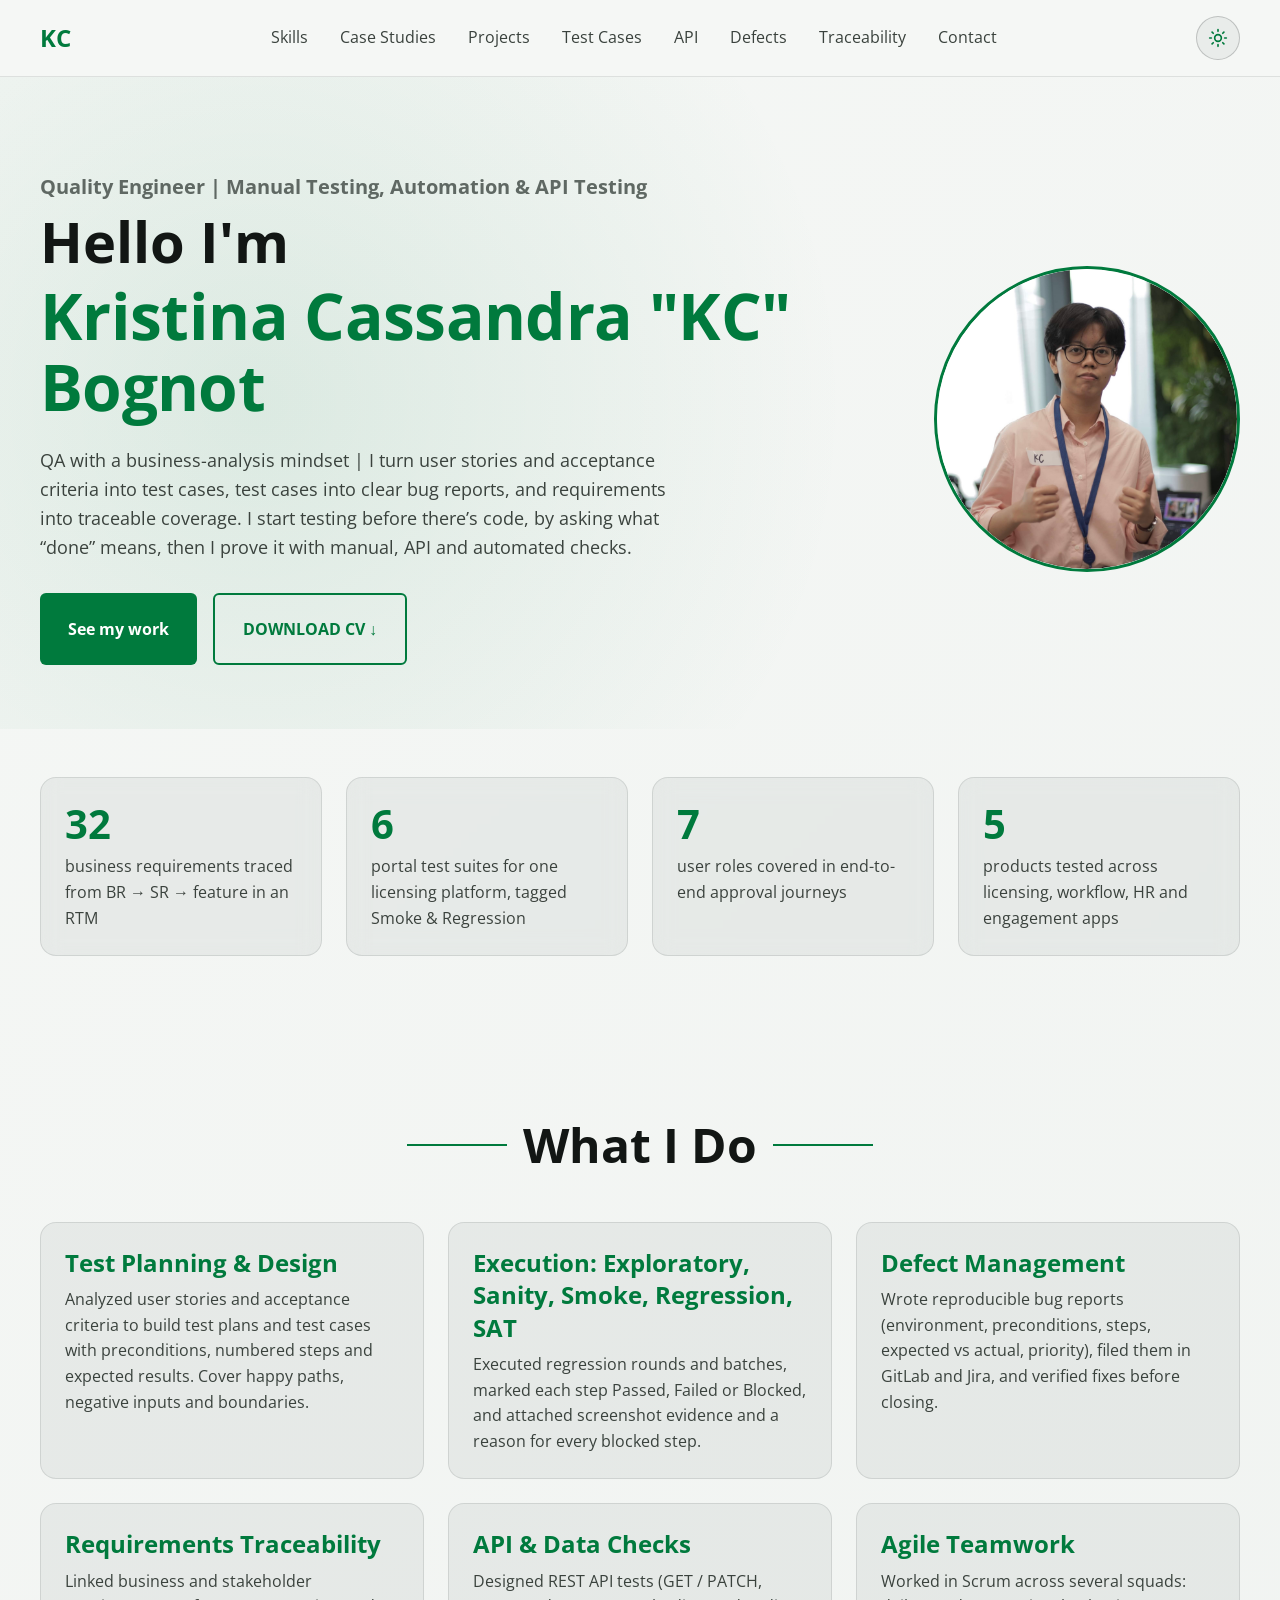
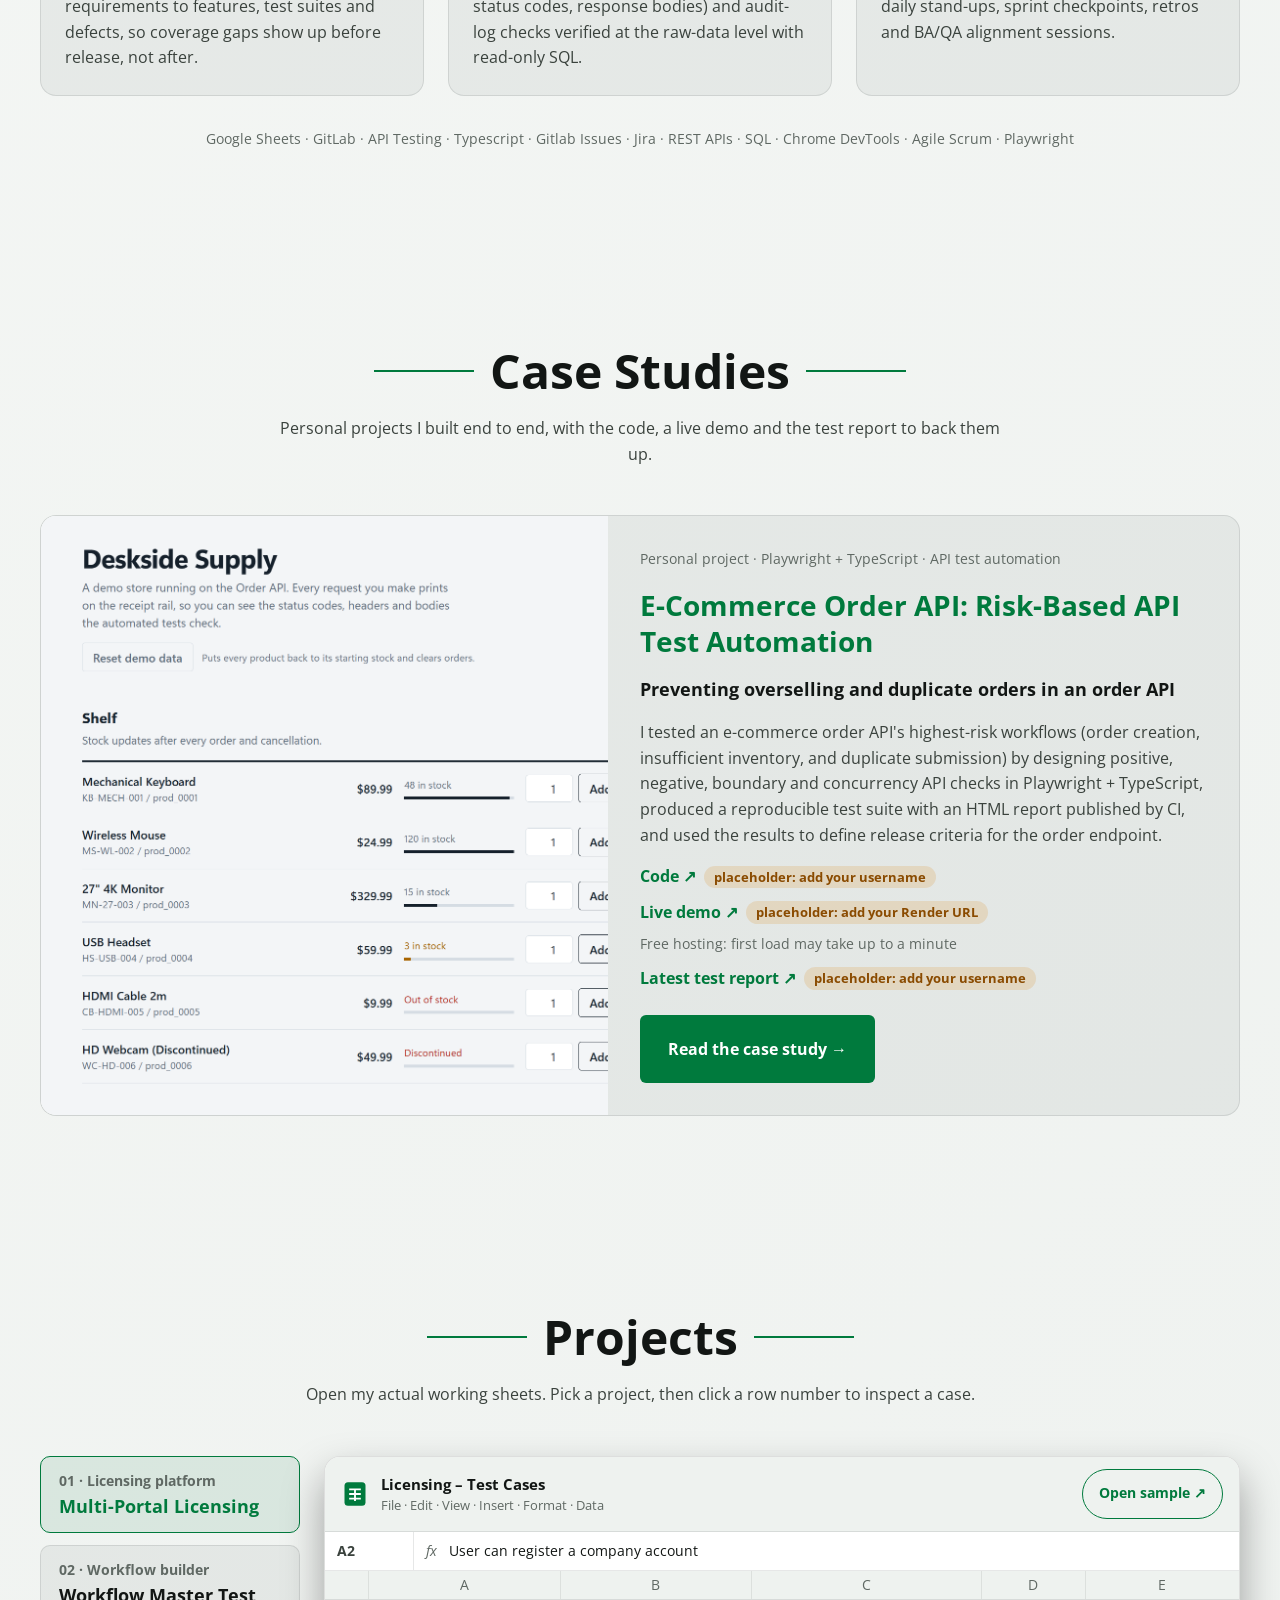
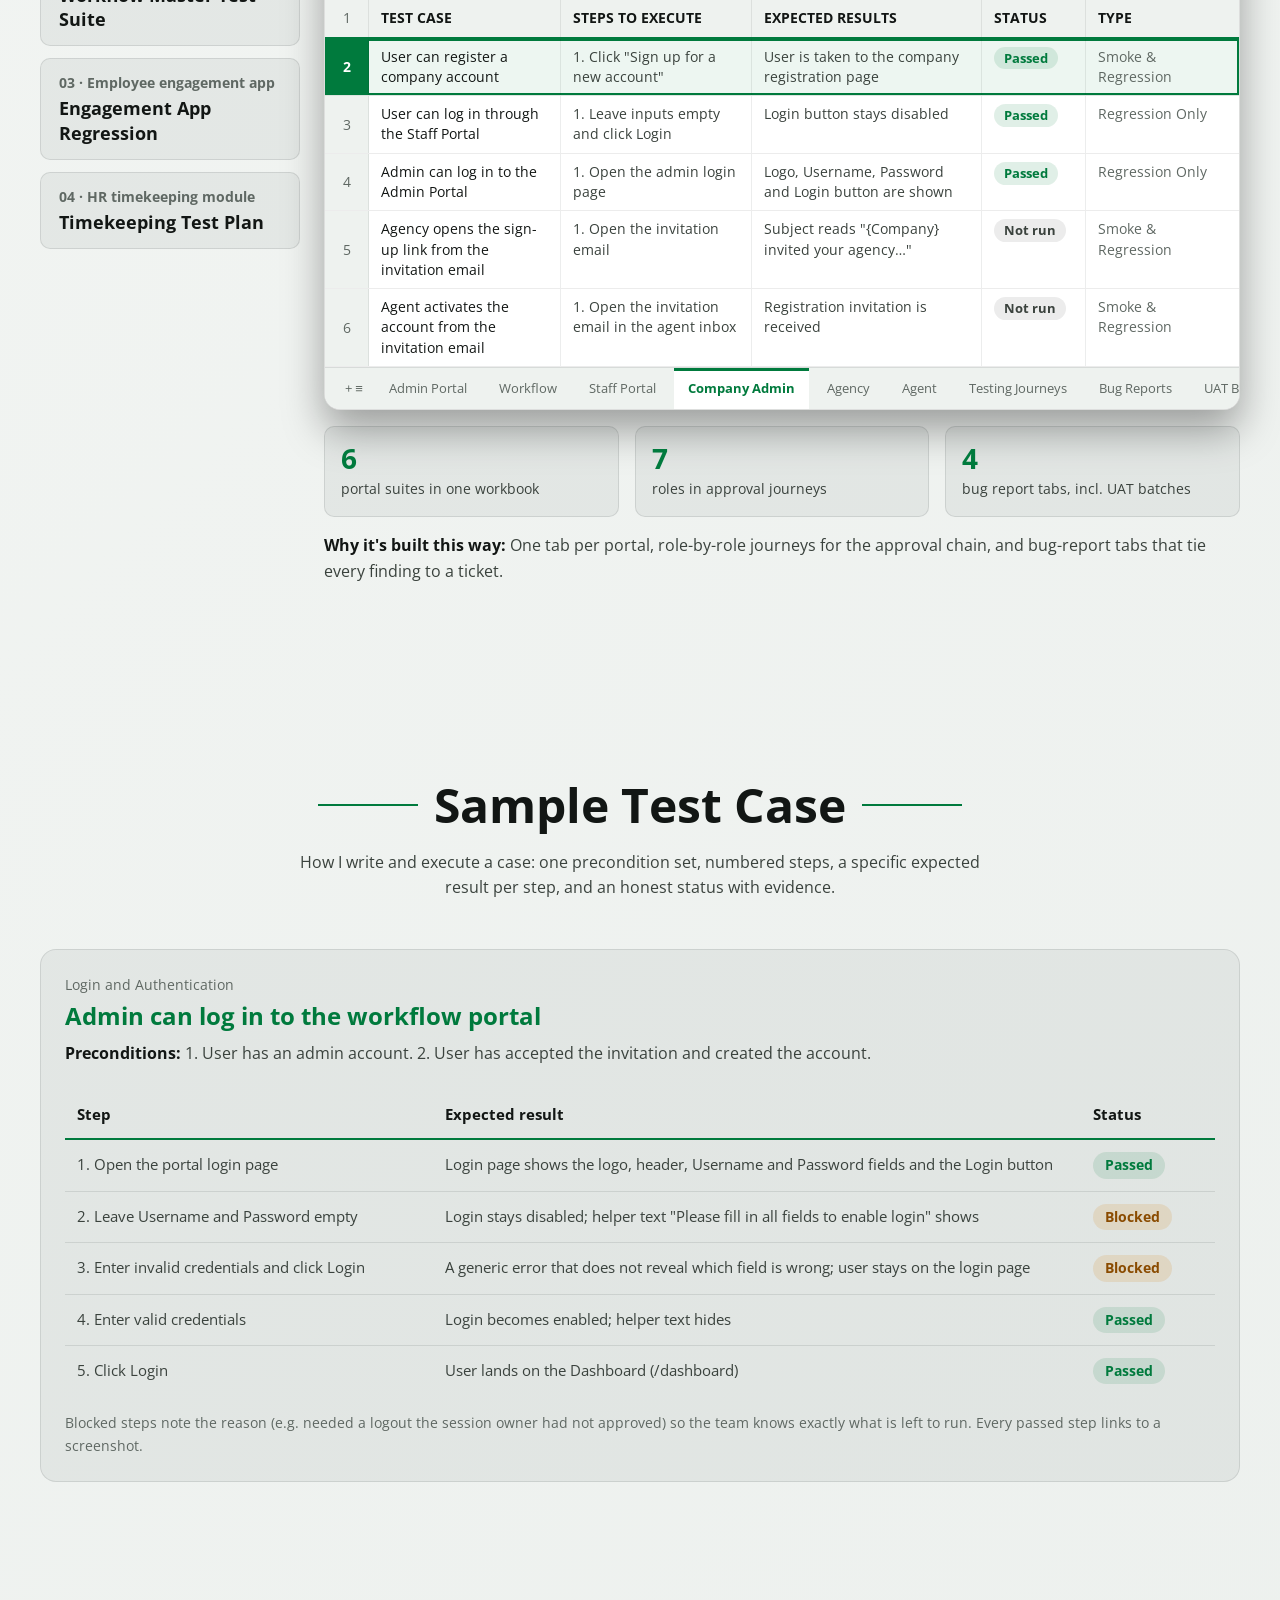
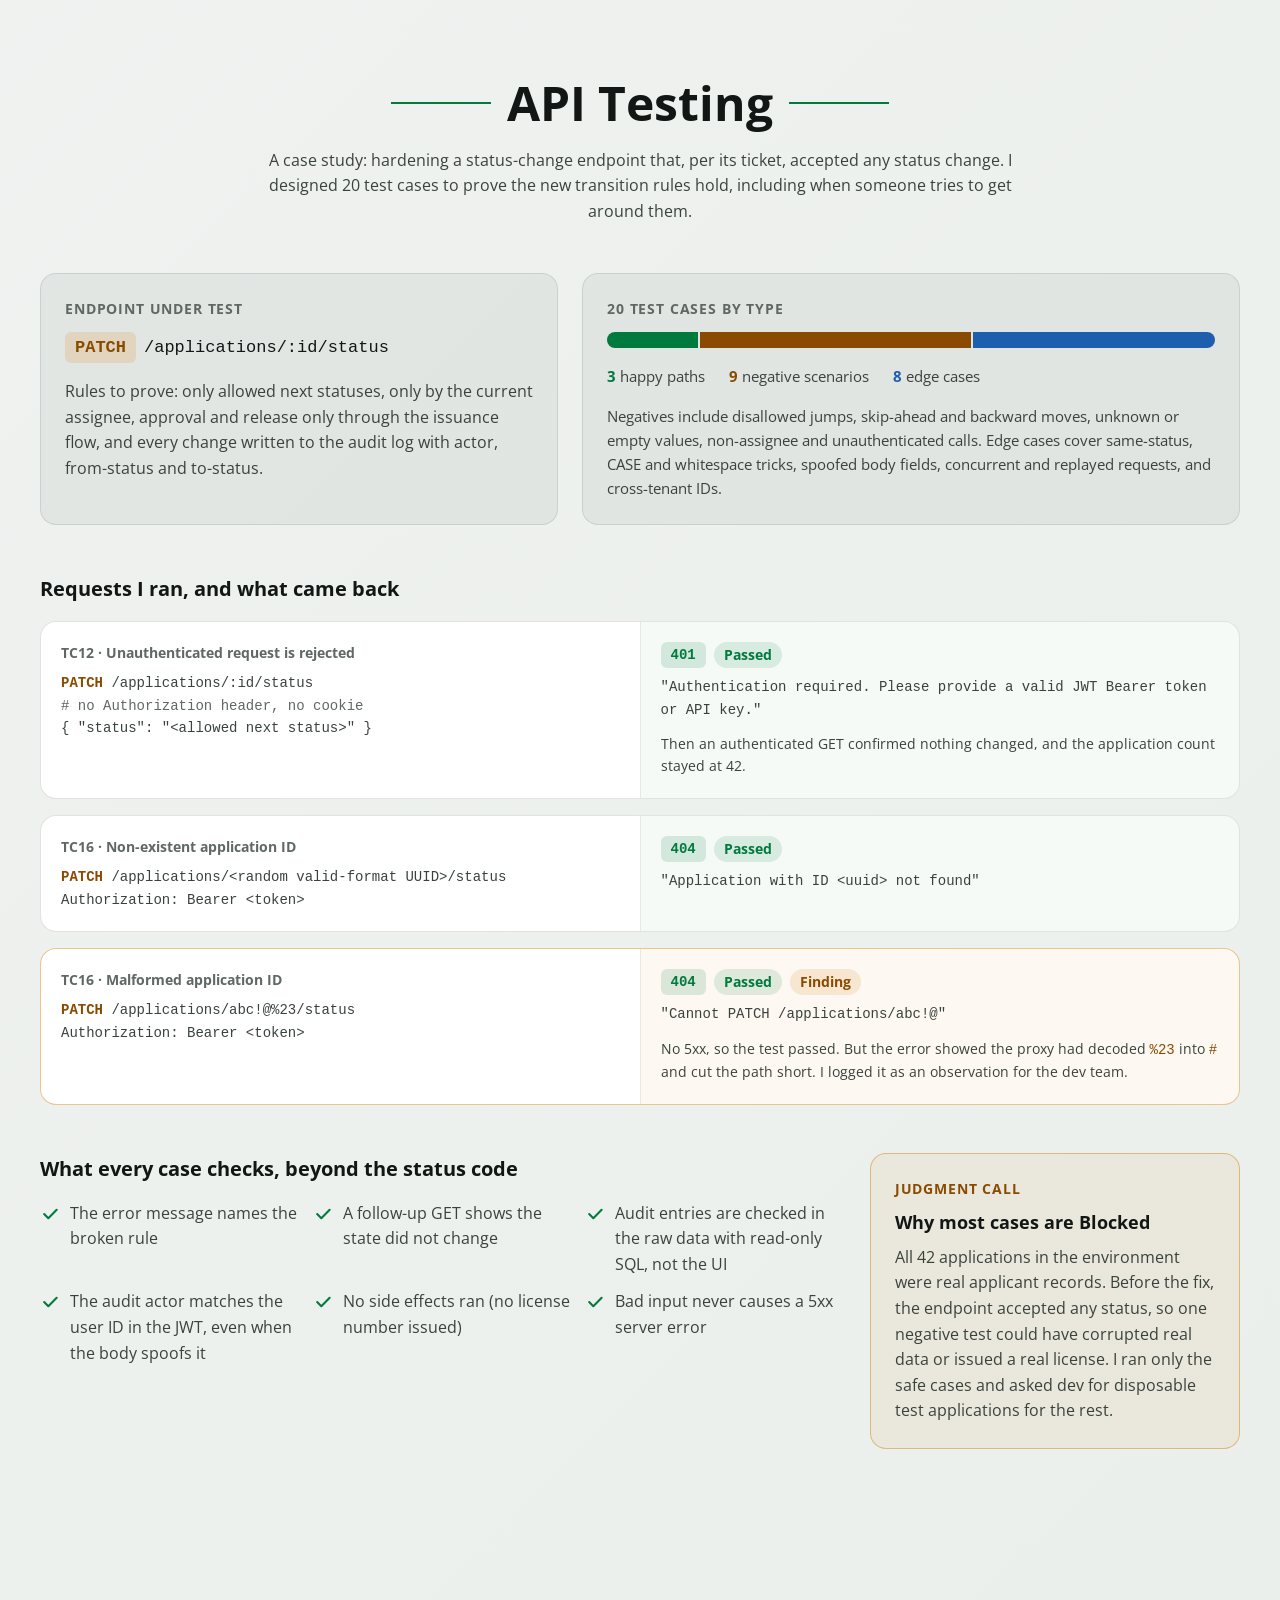
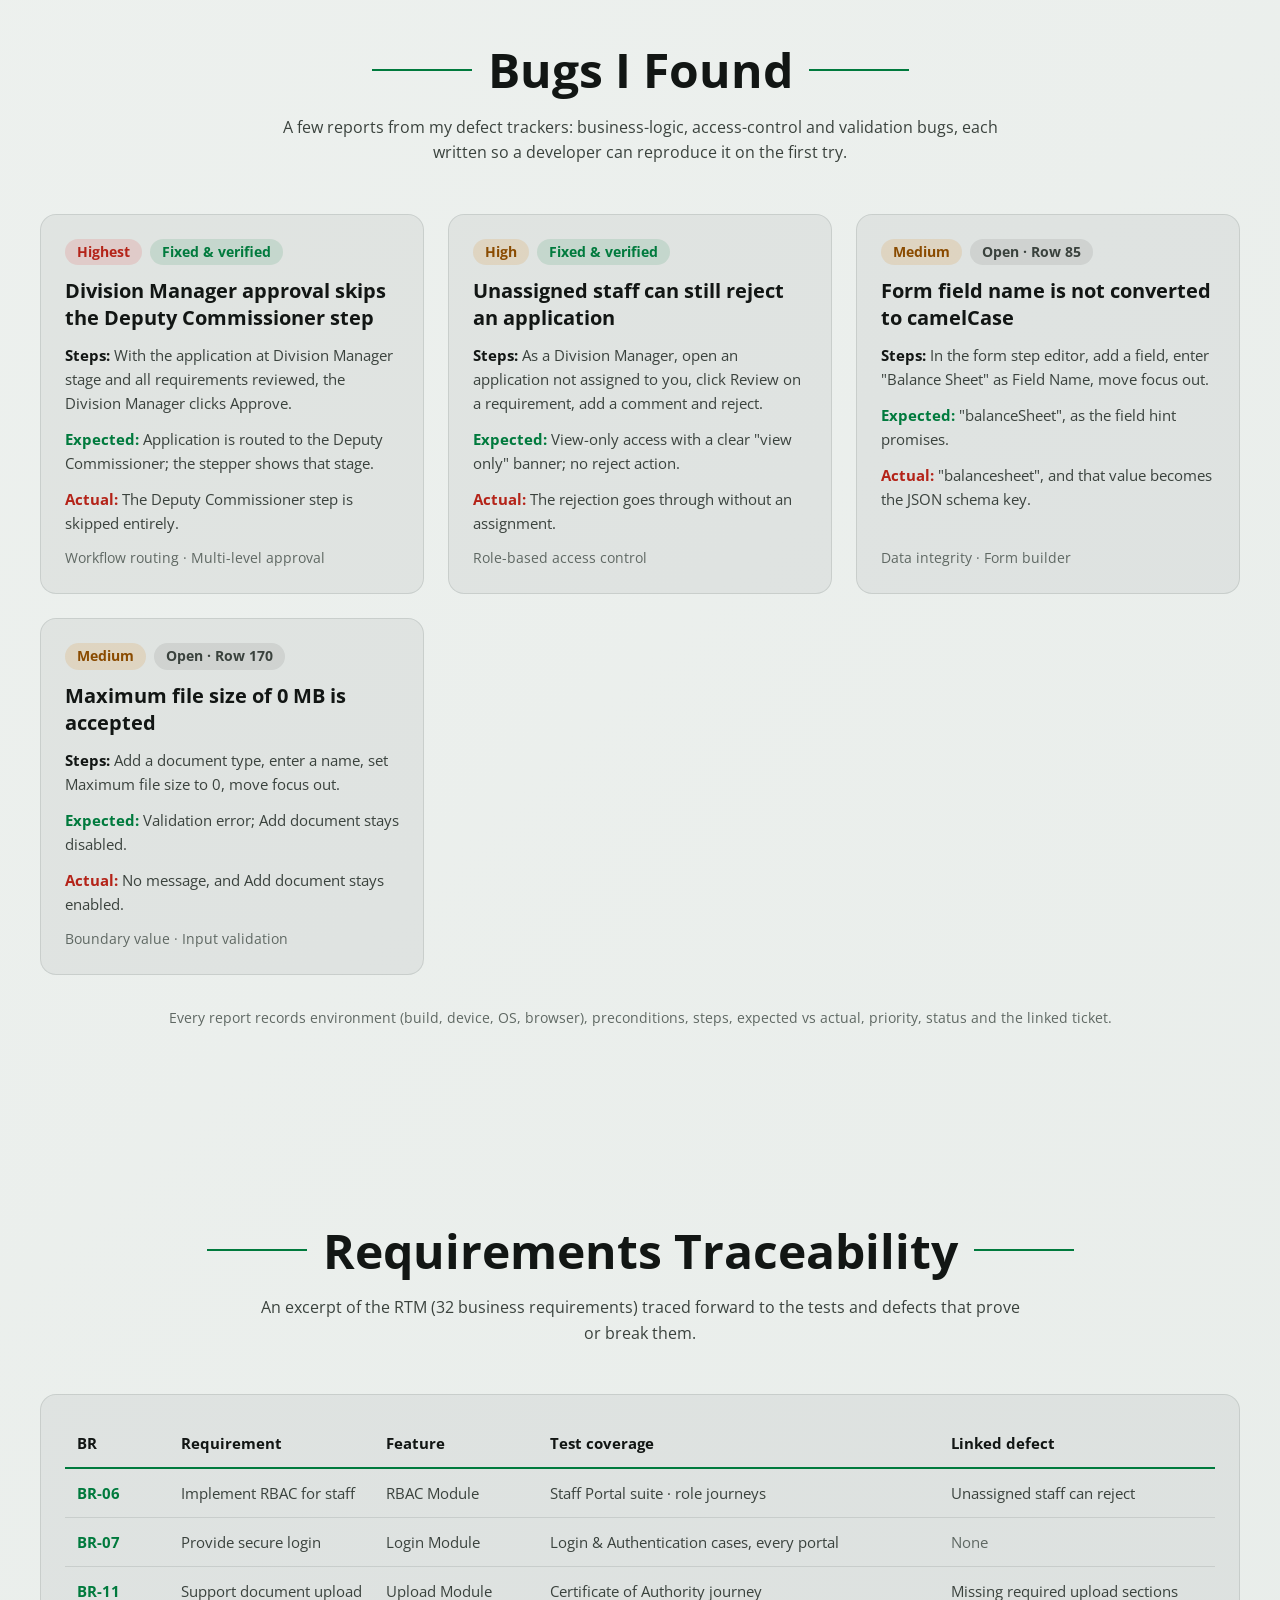
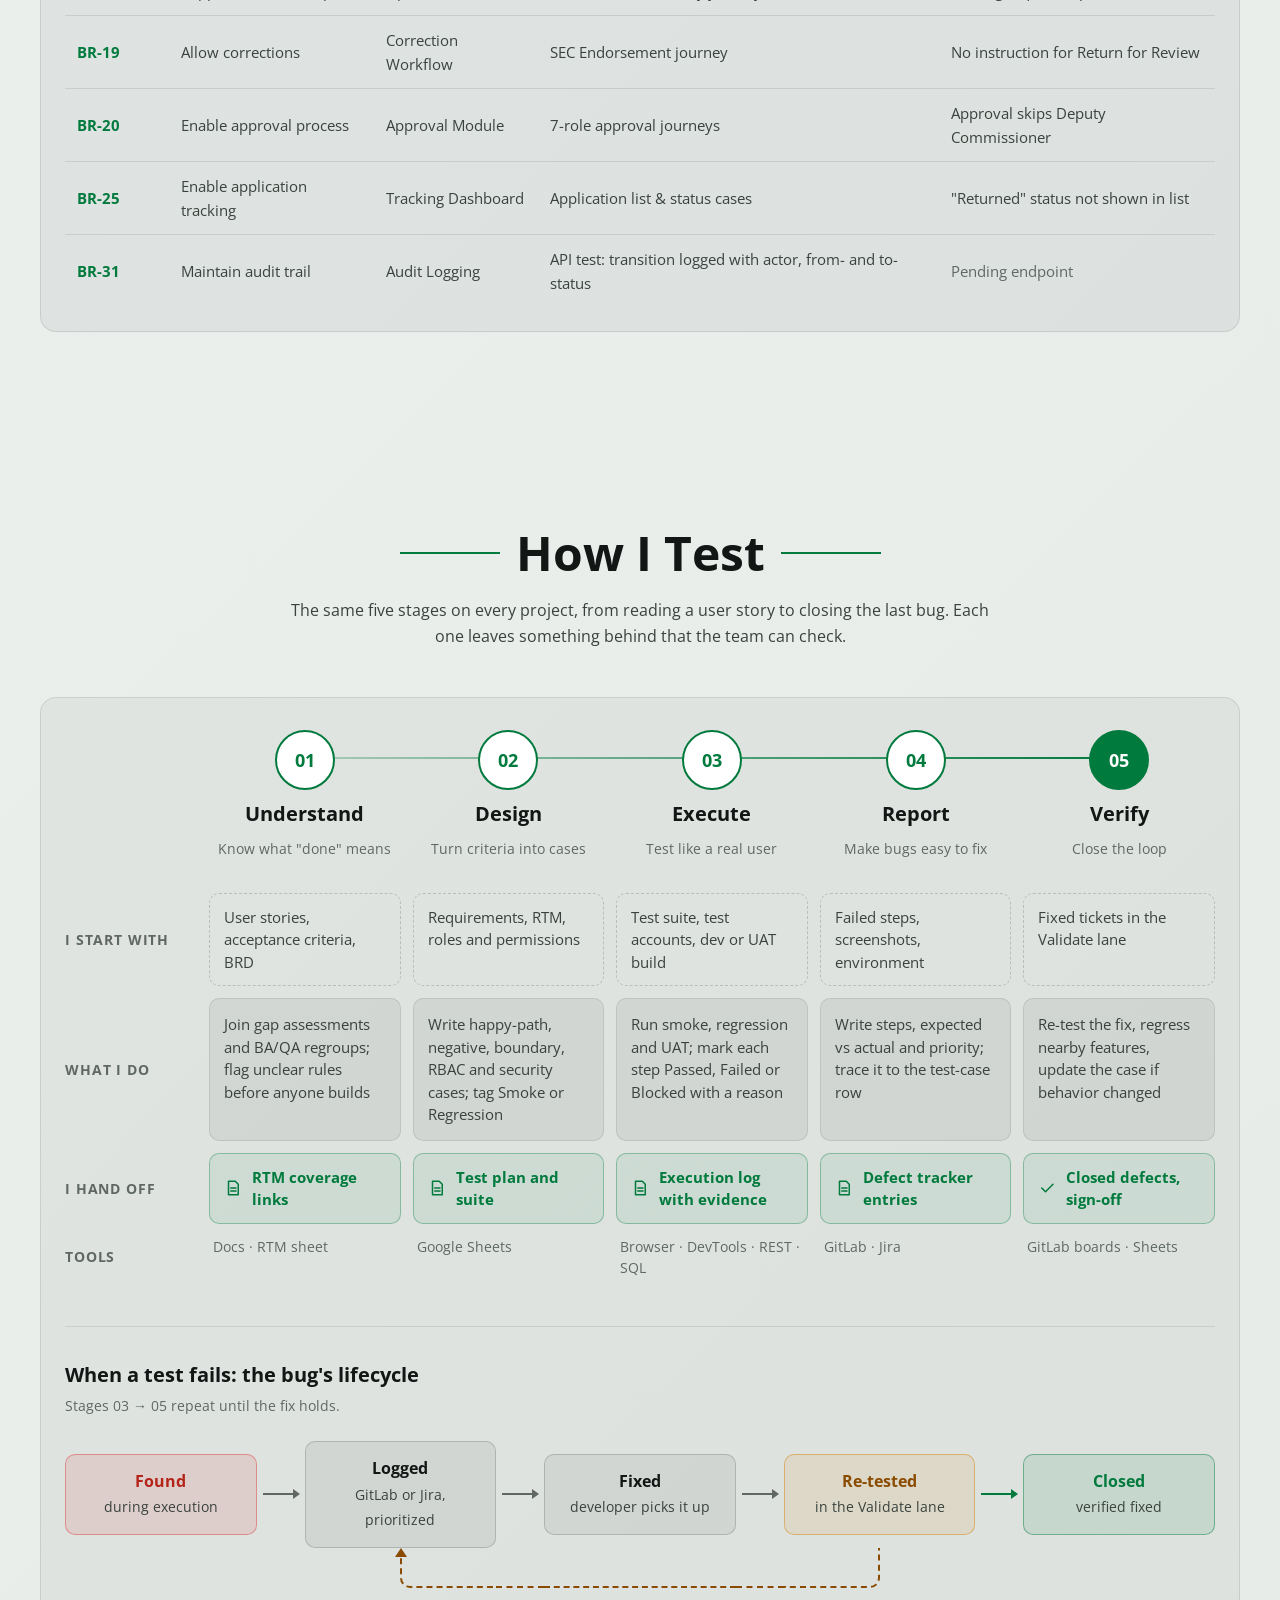
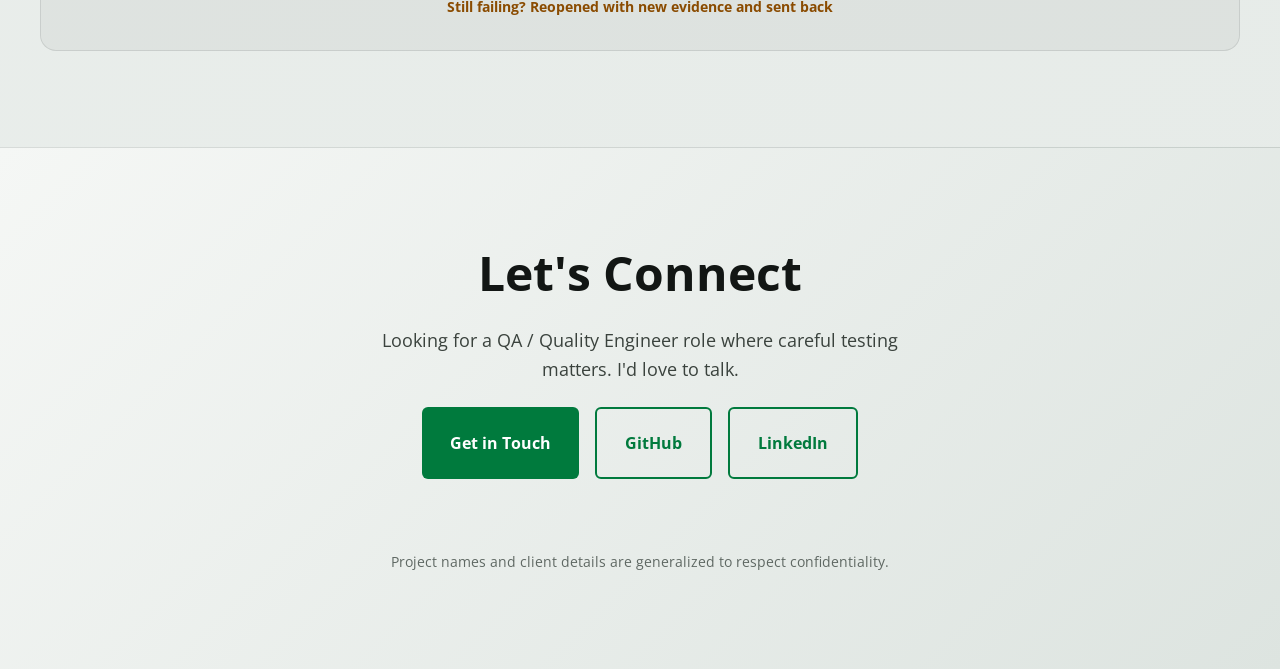
==== commit 8d338cfe: "changes in text content and mobile photo view" ====
--- a/index.html
+++ b/index.html
@@ -58,6 +58,9 @@
     }
 
     @media (max-width:768px) {
+      .kc-hero-photo{order:-1;flex-basis:100% !important}
+      .kc-avatar{width:160px !important;height:160px !important}
+      .kc-hero{gap:24px !important;padding-top:40px !important}
       .kc-navlinks {
         display: none !important
       }
@@ -286,7 +289,7 @@
         style="max-width: 1200px; margin: 0 auto; padding: 96px 32px 64px; display: flex; flex-wrap: wrap; align-items: center; gap: 64px">
         <div style="flex: 999 1 520px; min-width: 0">
           <p style="margin: 0 0 8px; font-size: 20px; font-weight: 700; line-height: 1.4; color: var(--ink-muted)">
-            Quality Engineer · Manual &amp; API Testing</p>
+            Quality Engineer | Manual Testing, Automation &amp; API Testing</p>
           <h1 style="margin: 0">
             <span class="kc-hello" style="display: block; font-size: 56px; line-height: 1.15; color: var(--ink)">Hello
               I'm</span>
@@ -294,11 +297,8 @@
               style="display: block; margin-top: 8px; font-size: 64px; line-height: 1.1; letter-spacing: -0.01em; color: var(--accent)">Kristina
               Cassandra "KC" Bognot</span>
           </h1>
-          <p style="margin: 24px 0 32px; font-size: 18px; color: var(--ink-body); max-width: 640px">Quality Assurance
-            Engineer | Business Analyst |
-            I turn user stories and acceptance criterias into test cases, test cases into
-            clear bug reports, and requirements into
-            traceable coverage.</p>
+          <p style="margin: 24px 0 32px; font-size: 18px; color: var(--ink-body); max-width: 640px">
+            QA with a business-analysis mindset | I turn user stories and acceptance criteria into test cases, test cases into clear bug reports, and requirements into traceable coverage. I start testing before there’s code, by asking what “done” means, then I prove it with manual, API and automated checks.</p>
           <div class="kc-hero-ctas" style="display: flex; flex-wrap: wrap; gap: 16px">
             <a class="kc-btn" href="#work"
               style="display: inline-flex; align-items: center; min-height: 44px; padding: 12px 28px; border-radius: 6px; background: var(--accent); color: var(--on-accent); font-weight: 700">See
@@ -308,8 +308,8 @@
               CV ↓</a>
           </div>
         </div>
-        <div style="flex: 1 1 300px; display: flex; justify-content: center">
-          <div
+        <div class="kc-hero-photo" style="flex: 1 1 300px; display: flex; justify-content: center">
+          <div class="kc-avatar"
             style="width: 300px; height: 300px; max-width: 100%; border-radius: 50%; border: 3px solid var(--accent); overflow: hidden; flex: none">
             <img src="kaysea.jpg" alt="Kristina Bognot"
               style="display: block; width: 100%; height: 100%; object-fit: cover; object-position: center 20%; border-radius: 50%">
@@ -1238,7 +1238,7 @@
         <p style="margin: 0; max-width: 560px; font-size: 18px">Looking for a QA / Quality Engineer role where careful
           testing matters. I'd love to talk.</p>
         <div style="display: flex; flex-wrap: wrap; justify-content: center; gap: 16px">
-          <a class="kc-btn" href="mailto:[YOUR EMAIL]"
+          <a class="kc-btn" href="mailto:bognotcassandra@gmail.com"
             style="display: inline-flex; align-items: center; min-height: 44px; padding: 12px 28px; border-radius: 6px; background: var(--accent); color: var(--on-accent); font-weight: 700">Get
             in Touch</a>
           <a class="kc-btn" href="https://github.com/kaysea-bgnt"
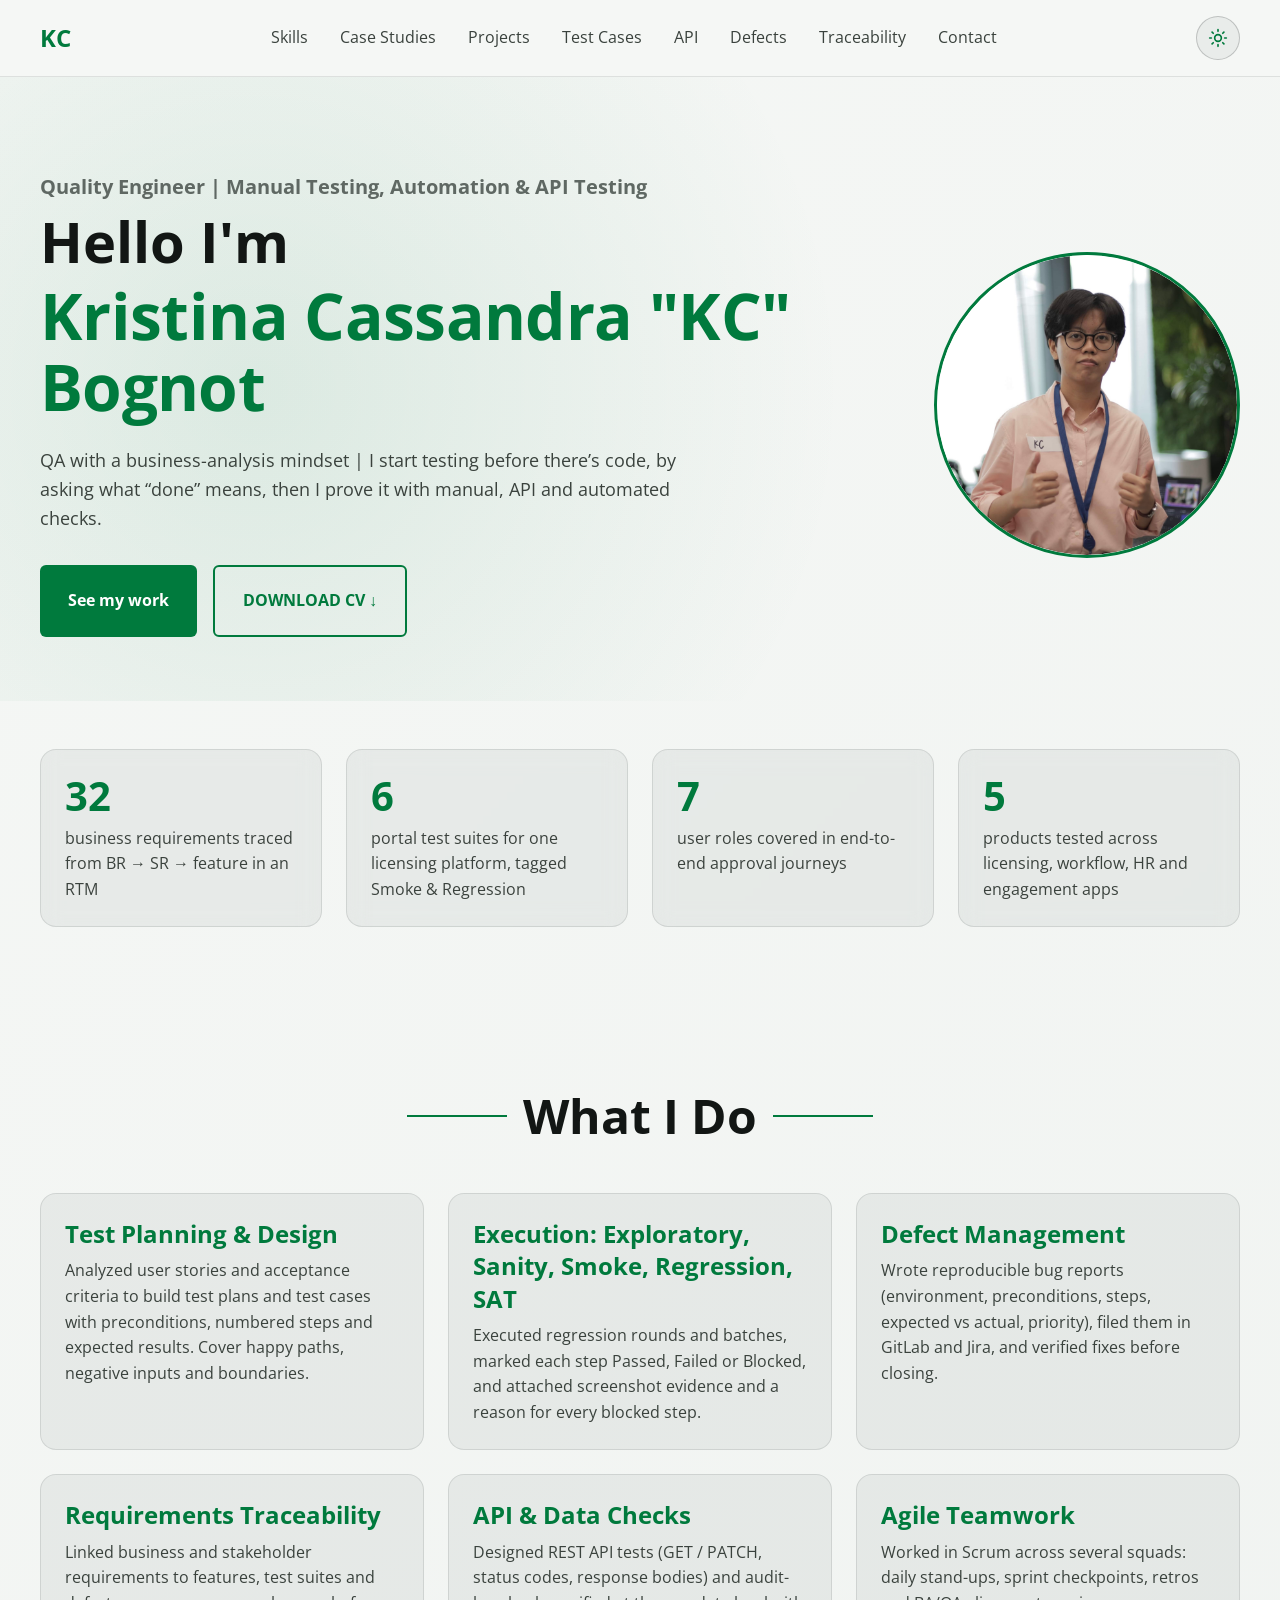
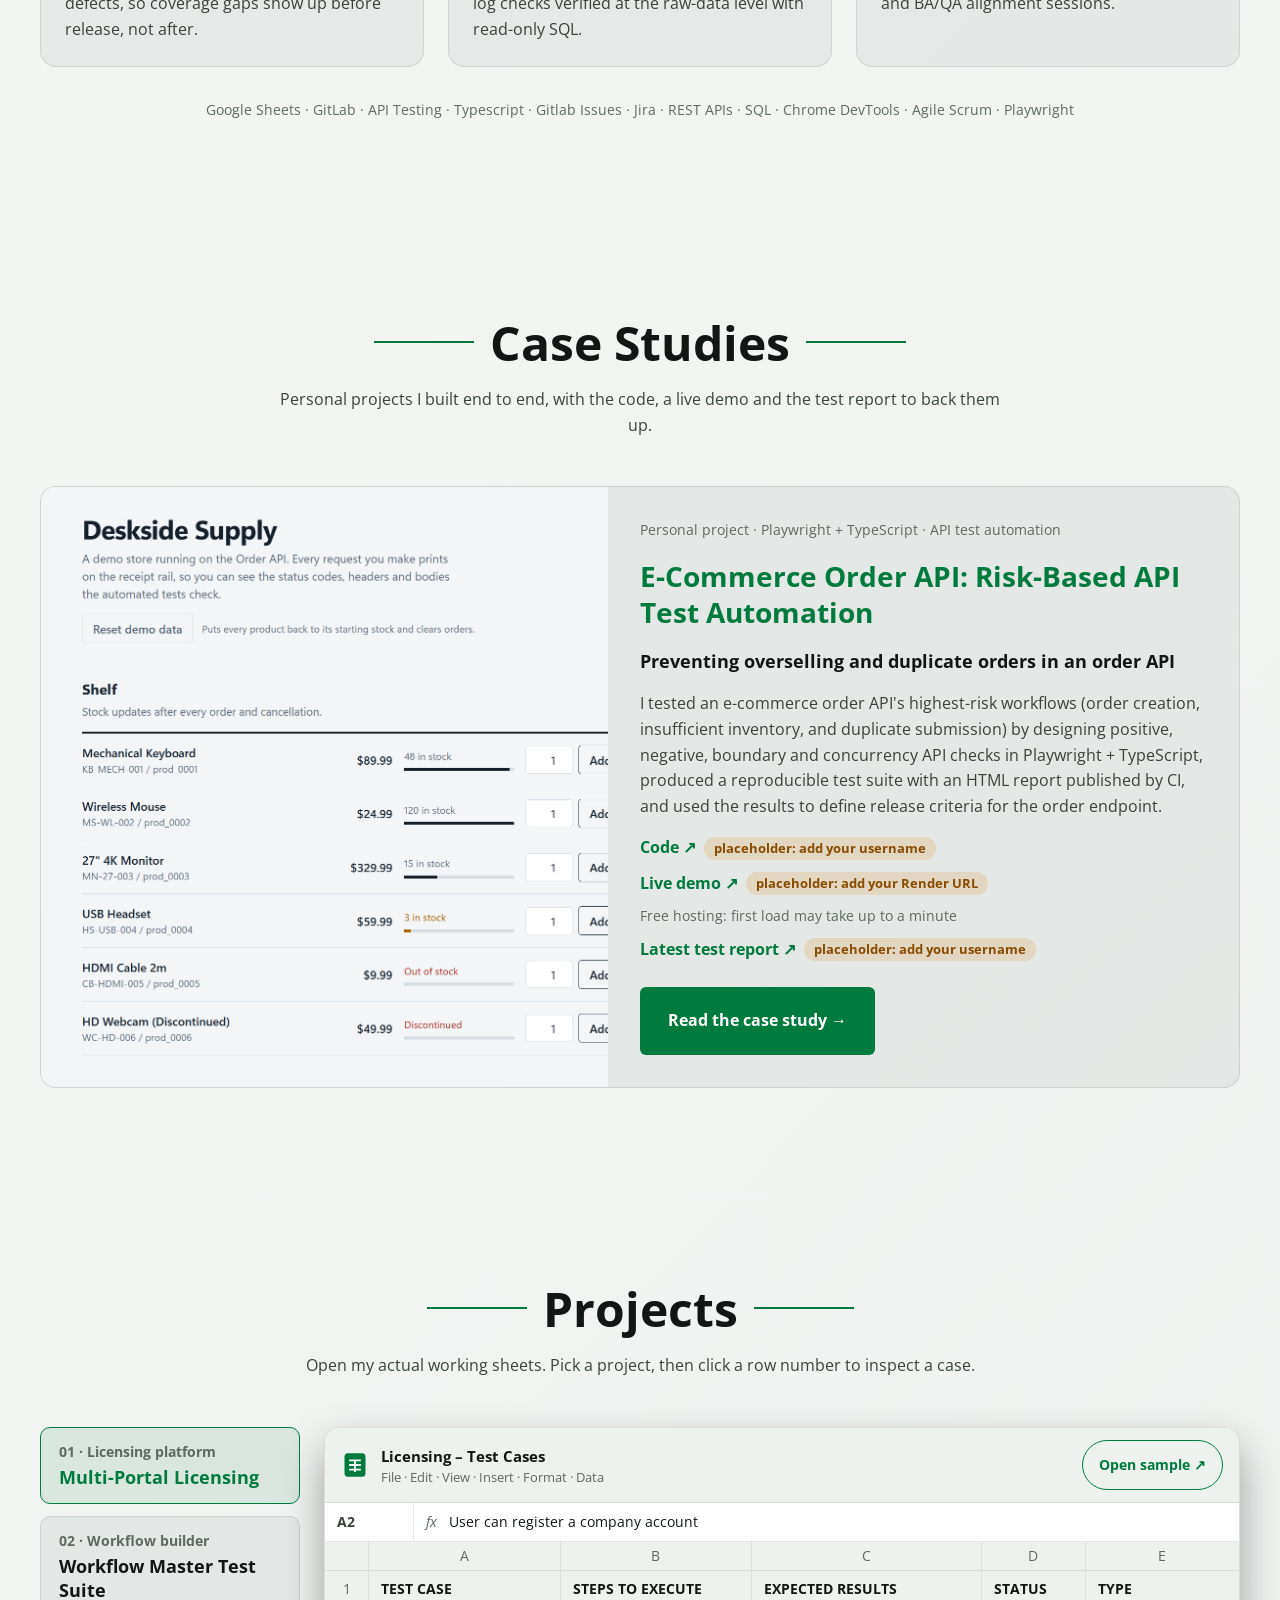
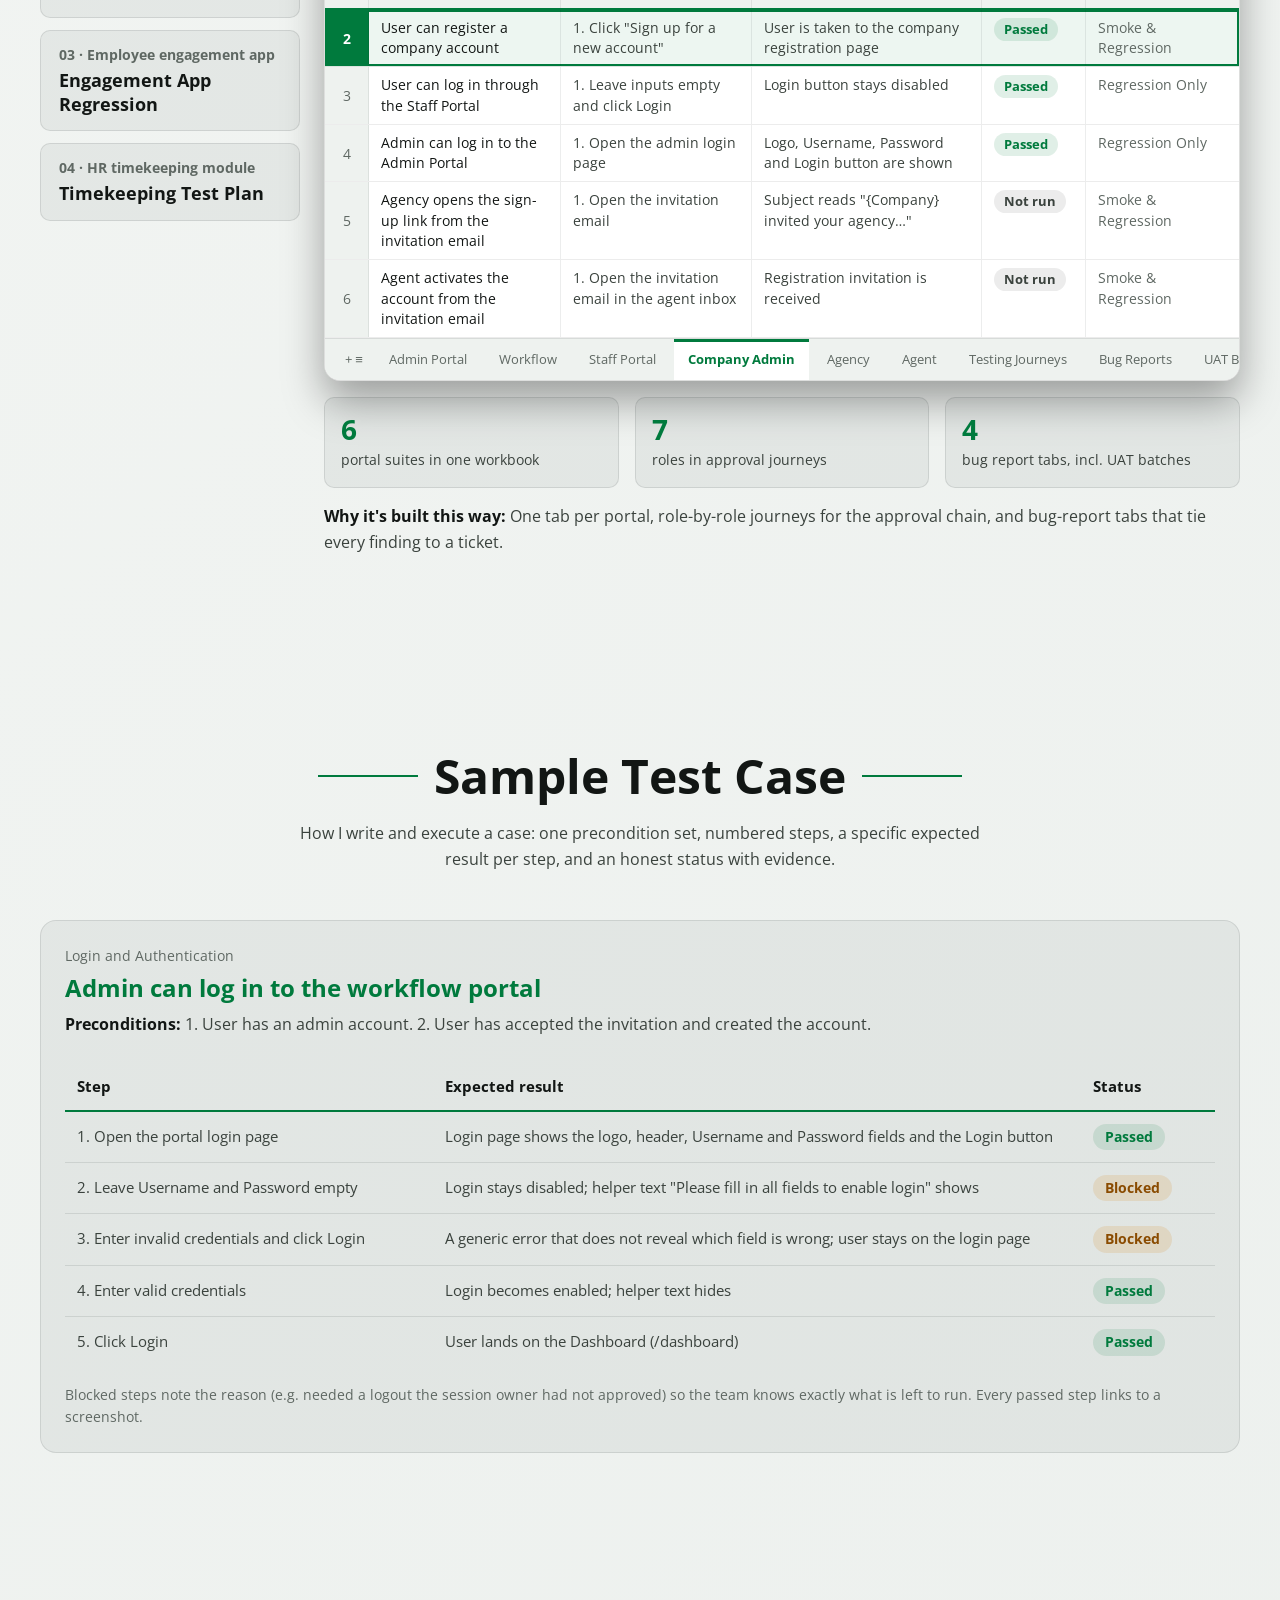
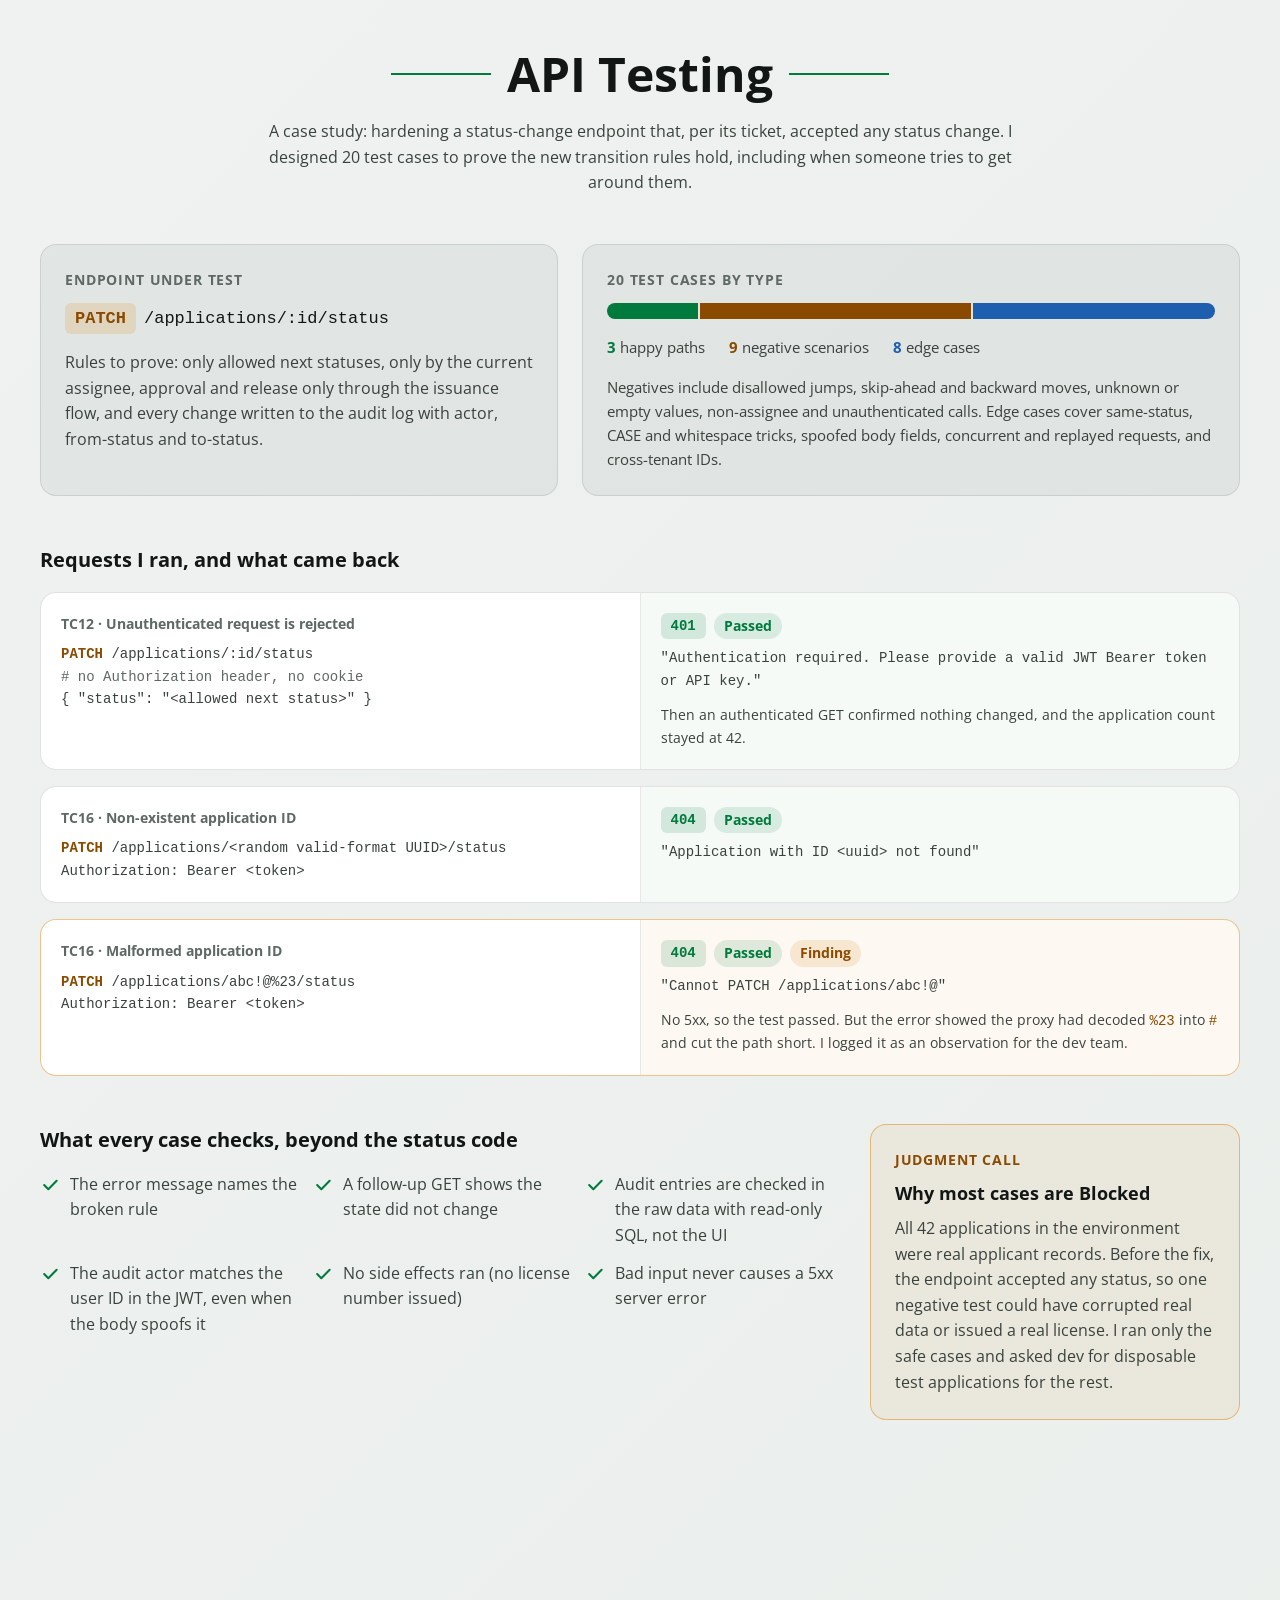
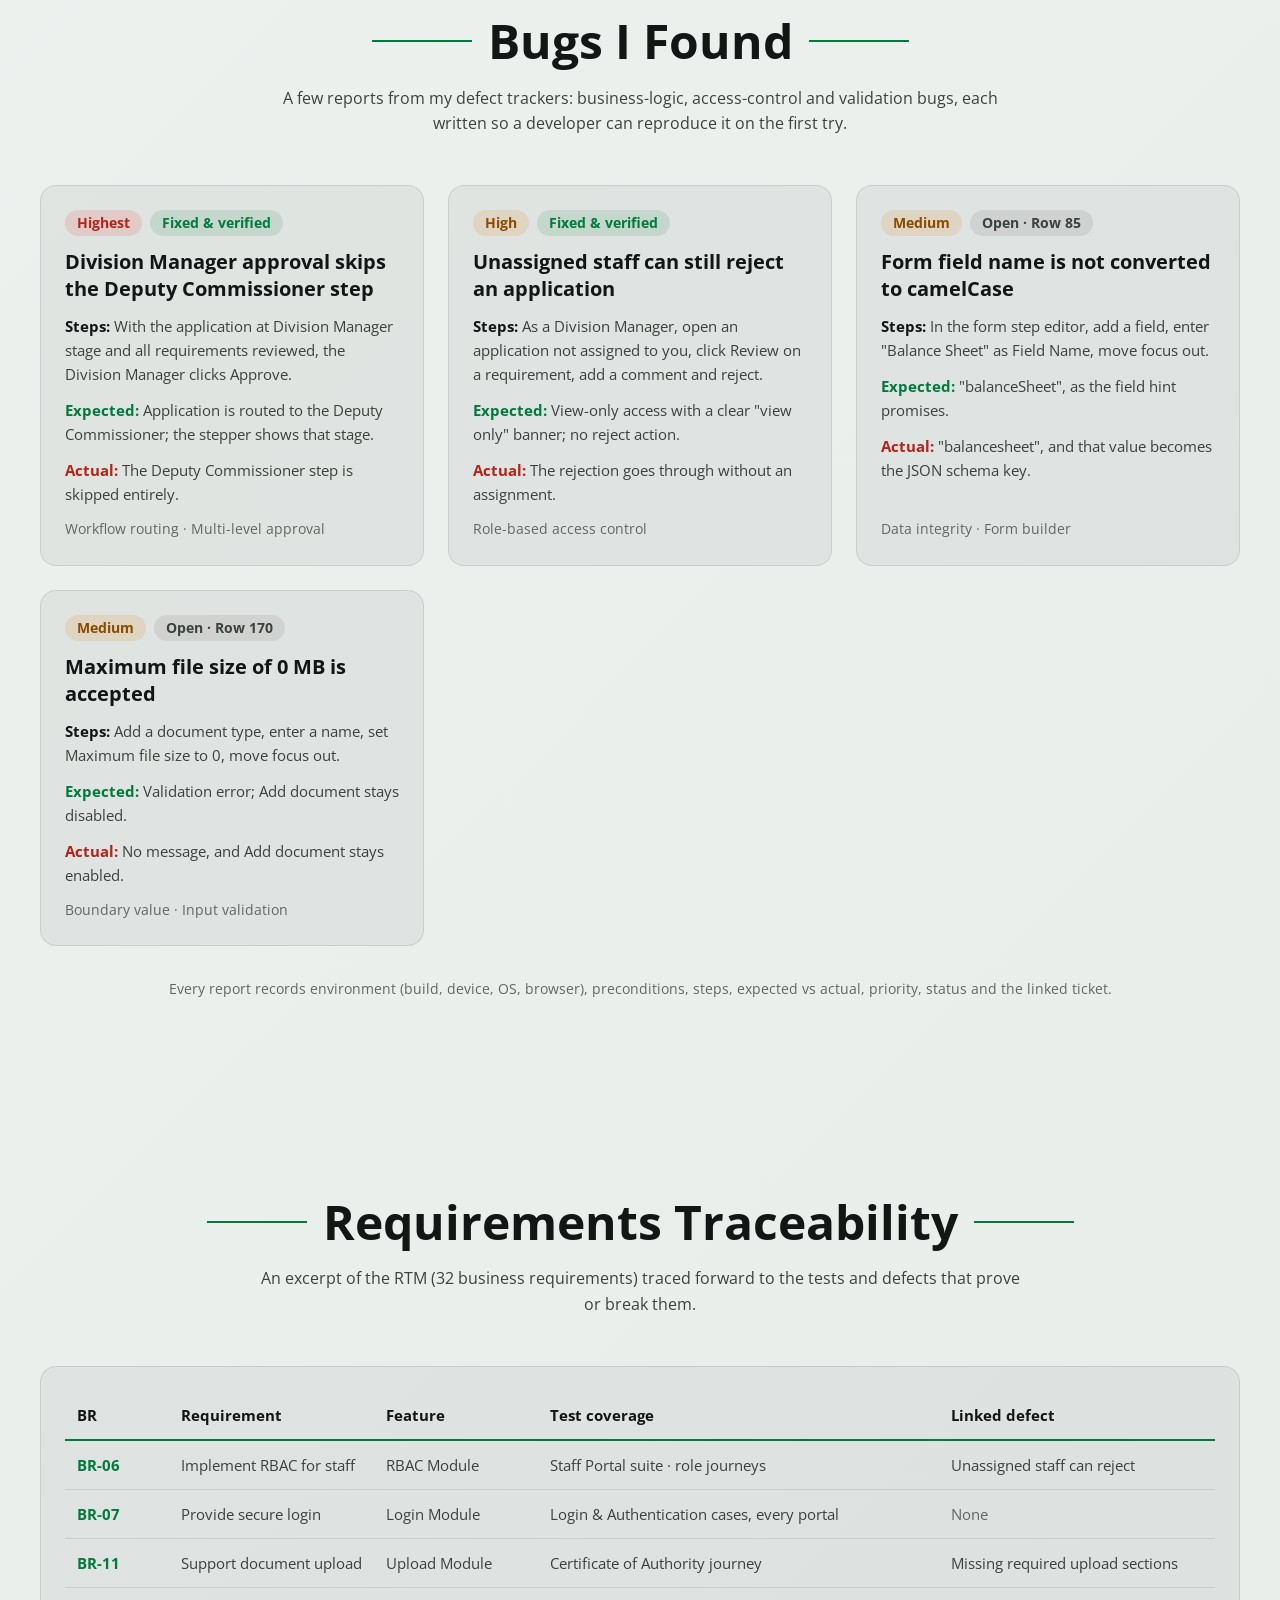
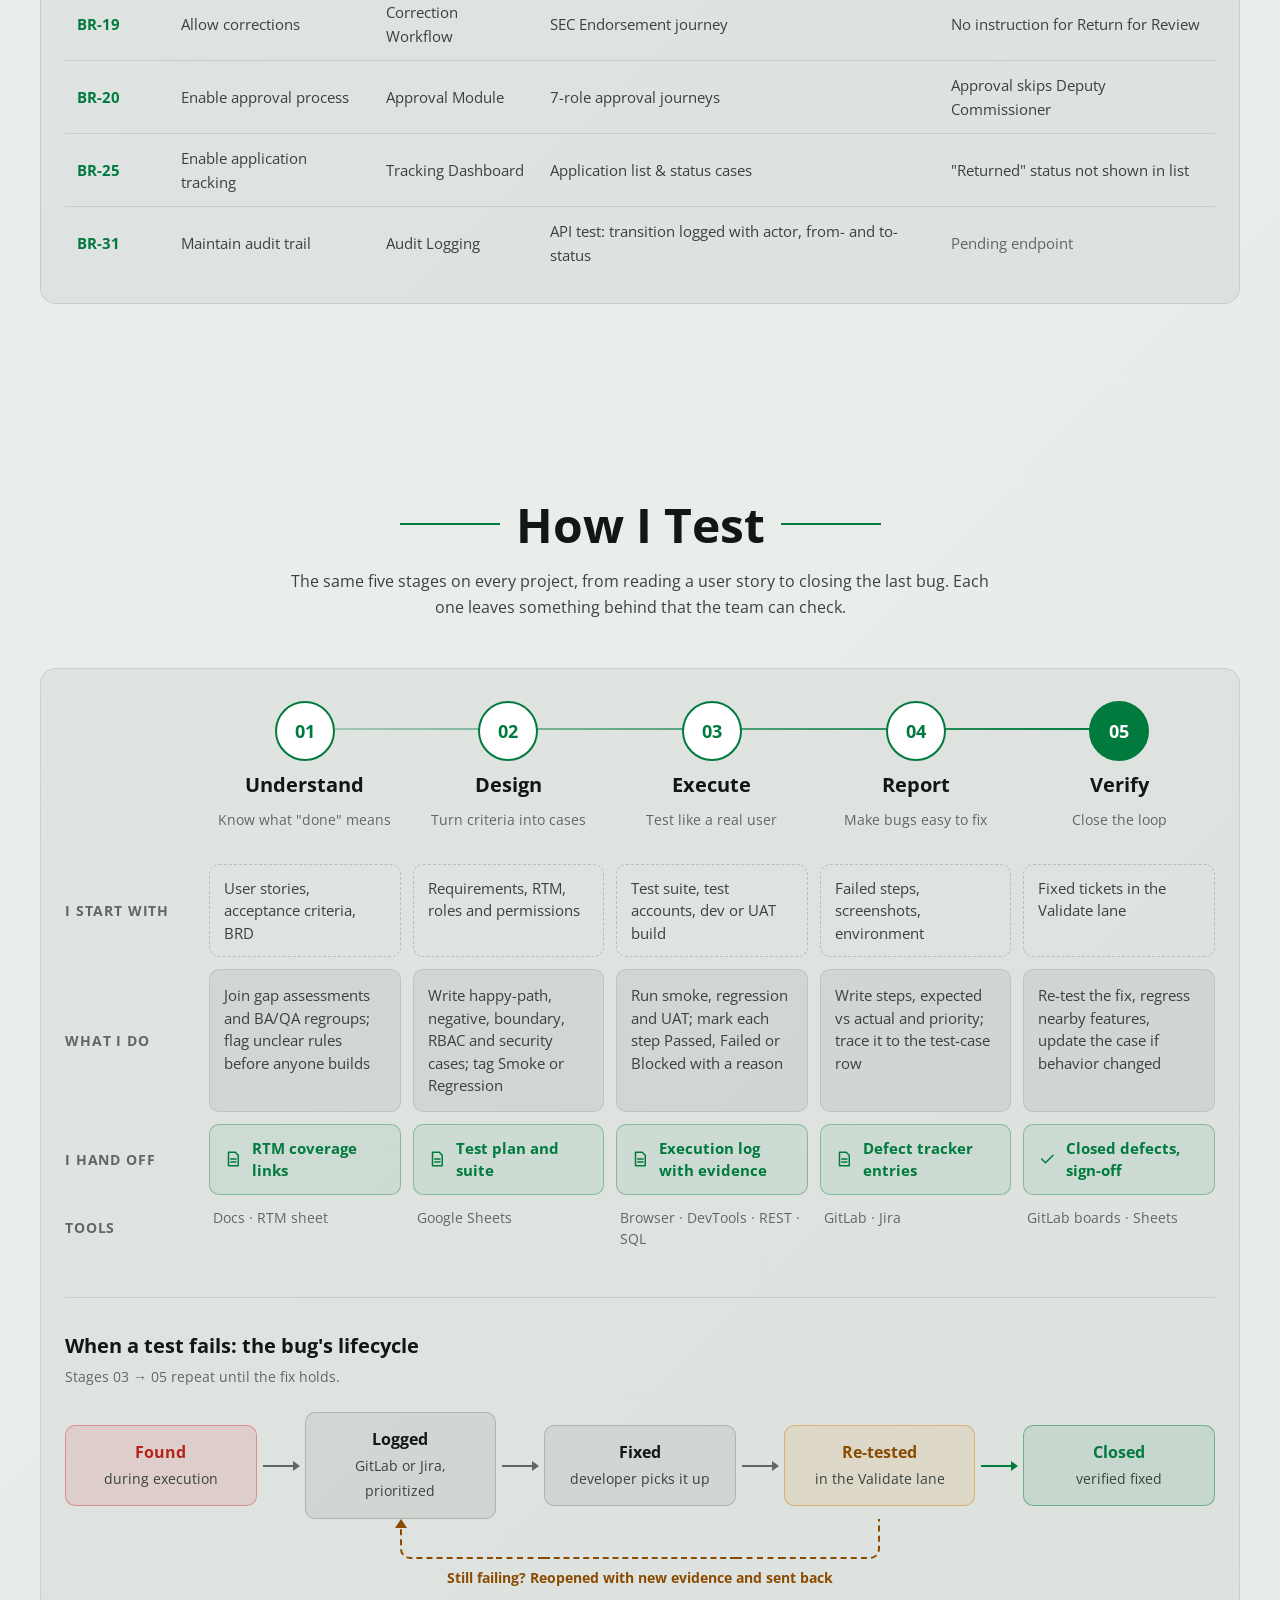
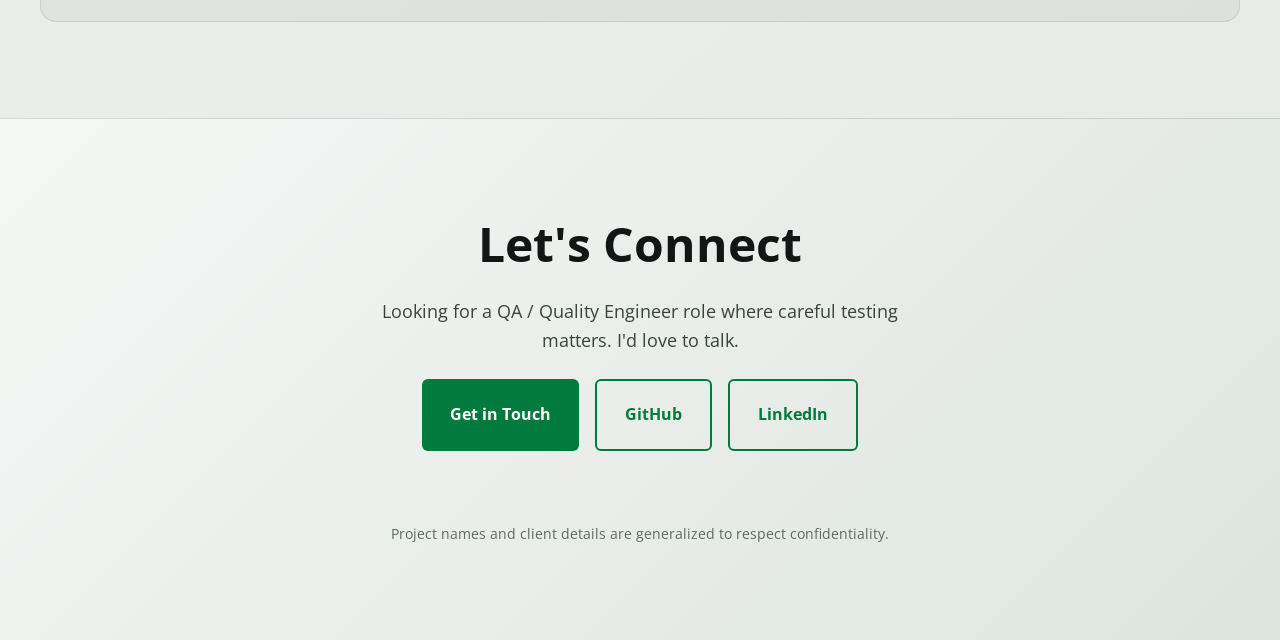
==== commit 2dc1379e: "header and photo mobile view changes" ====
--- a/index.html
+++ b/index.html
@@ -298,7 +298,7 @@
               Cassandra "KC" Bognot</span>
           </h1>
           <p style="margin: 24px 0 32px; font-size: 18px; color: var(--ink-body); max-width: 640px">
-            QA with a business-analysis mindset | I turn user stories and acceptance criteria into test cases, test cases into clear bug reports, and requirements into traceable coverage. I start testing before there’s code, by asking what “done” means, then I prove it with manual, API and automated checks.</p>
+            QA with a business-analysis mindset | I start testing before there’s code, by asking what “done” means, then I prove it with manual, API and automated checks.</p>
           <div class="kc-hero-ctas" style="display: flex; flex-wrap: wrap; gap: 16px">
             <a class="kc-btn" href="#work"
               style="display: inline-flex; align-items: center; min-height: 44px; padding: 12px 28px; border-radius: 6px; background: var(--accent); color: var(--on-accent); font-weight: 700">See
